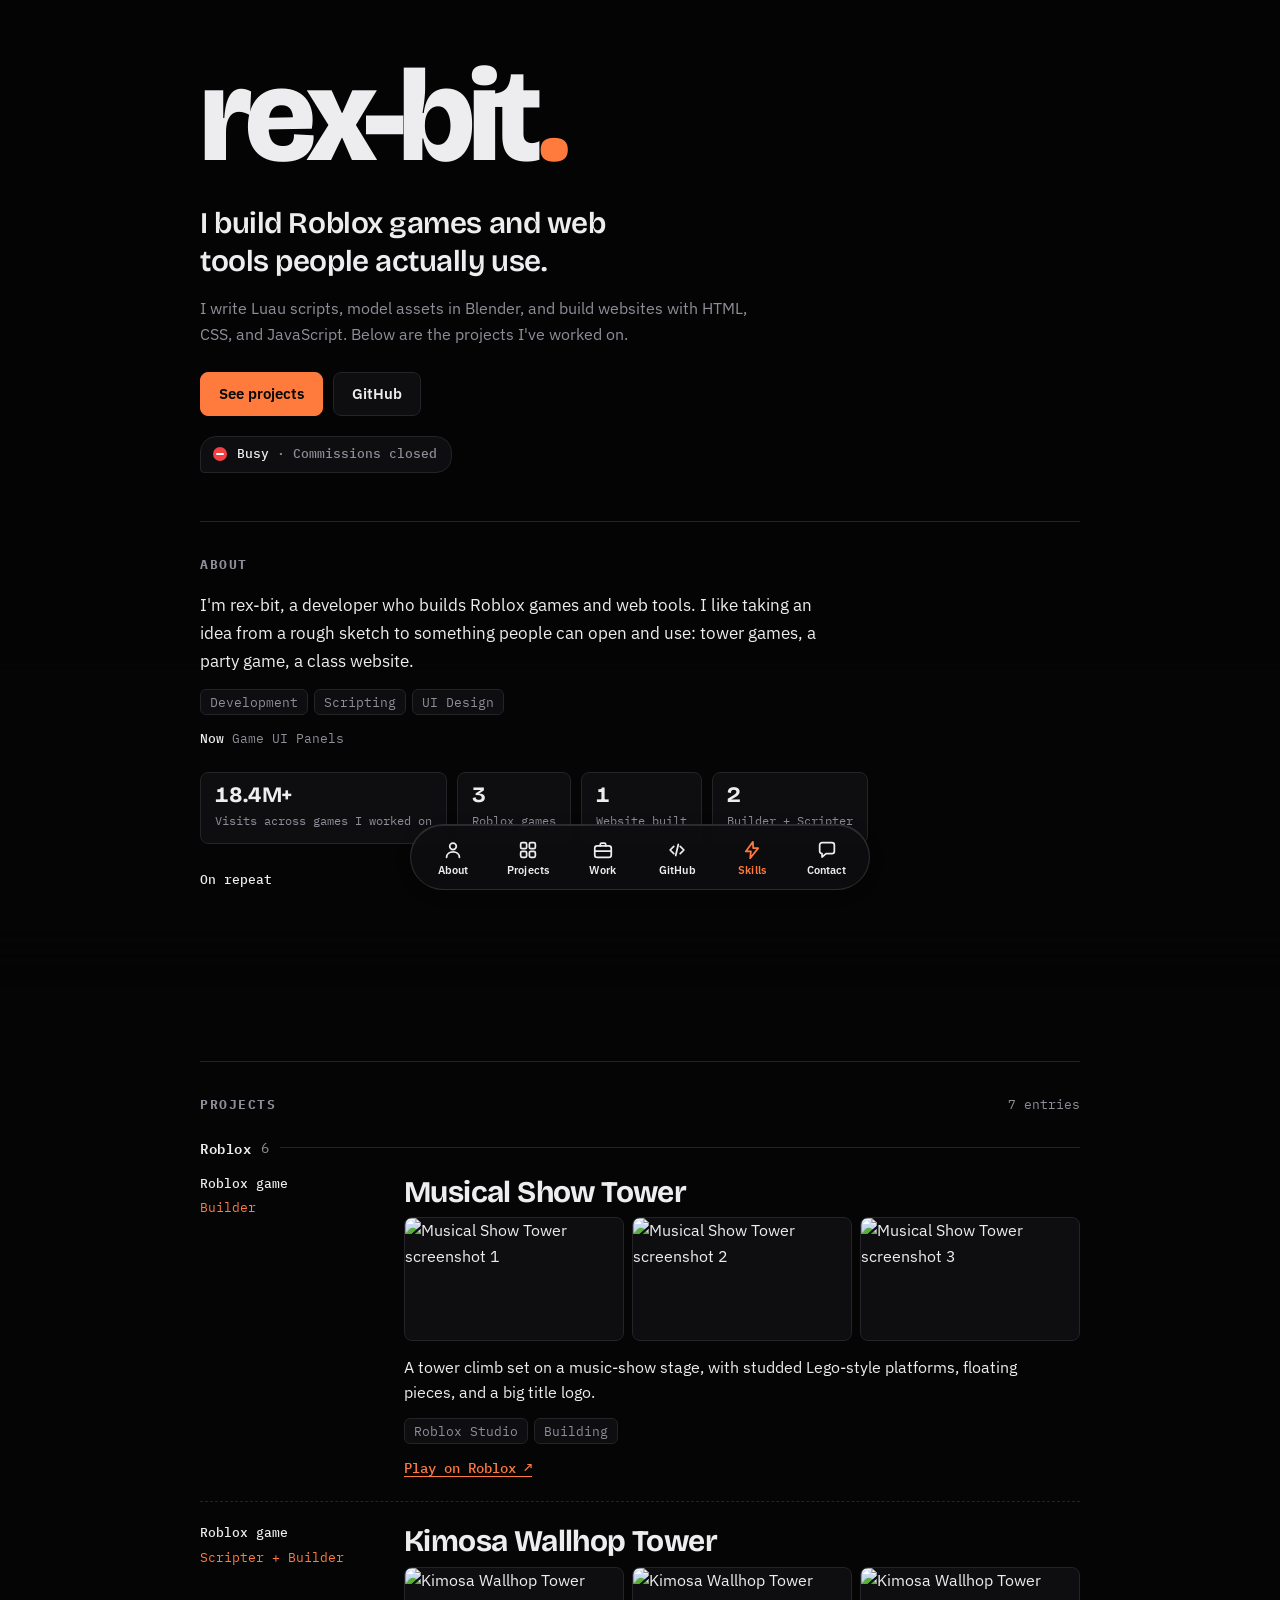
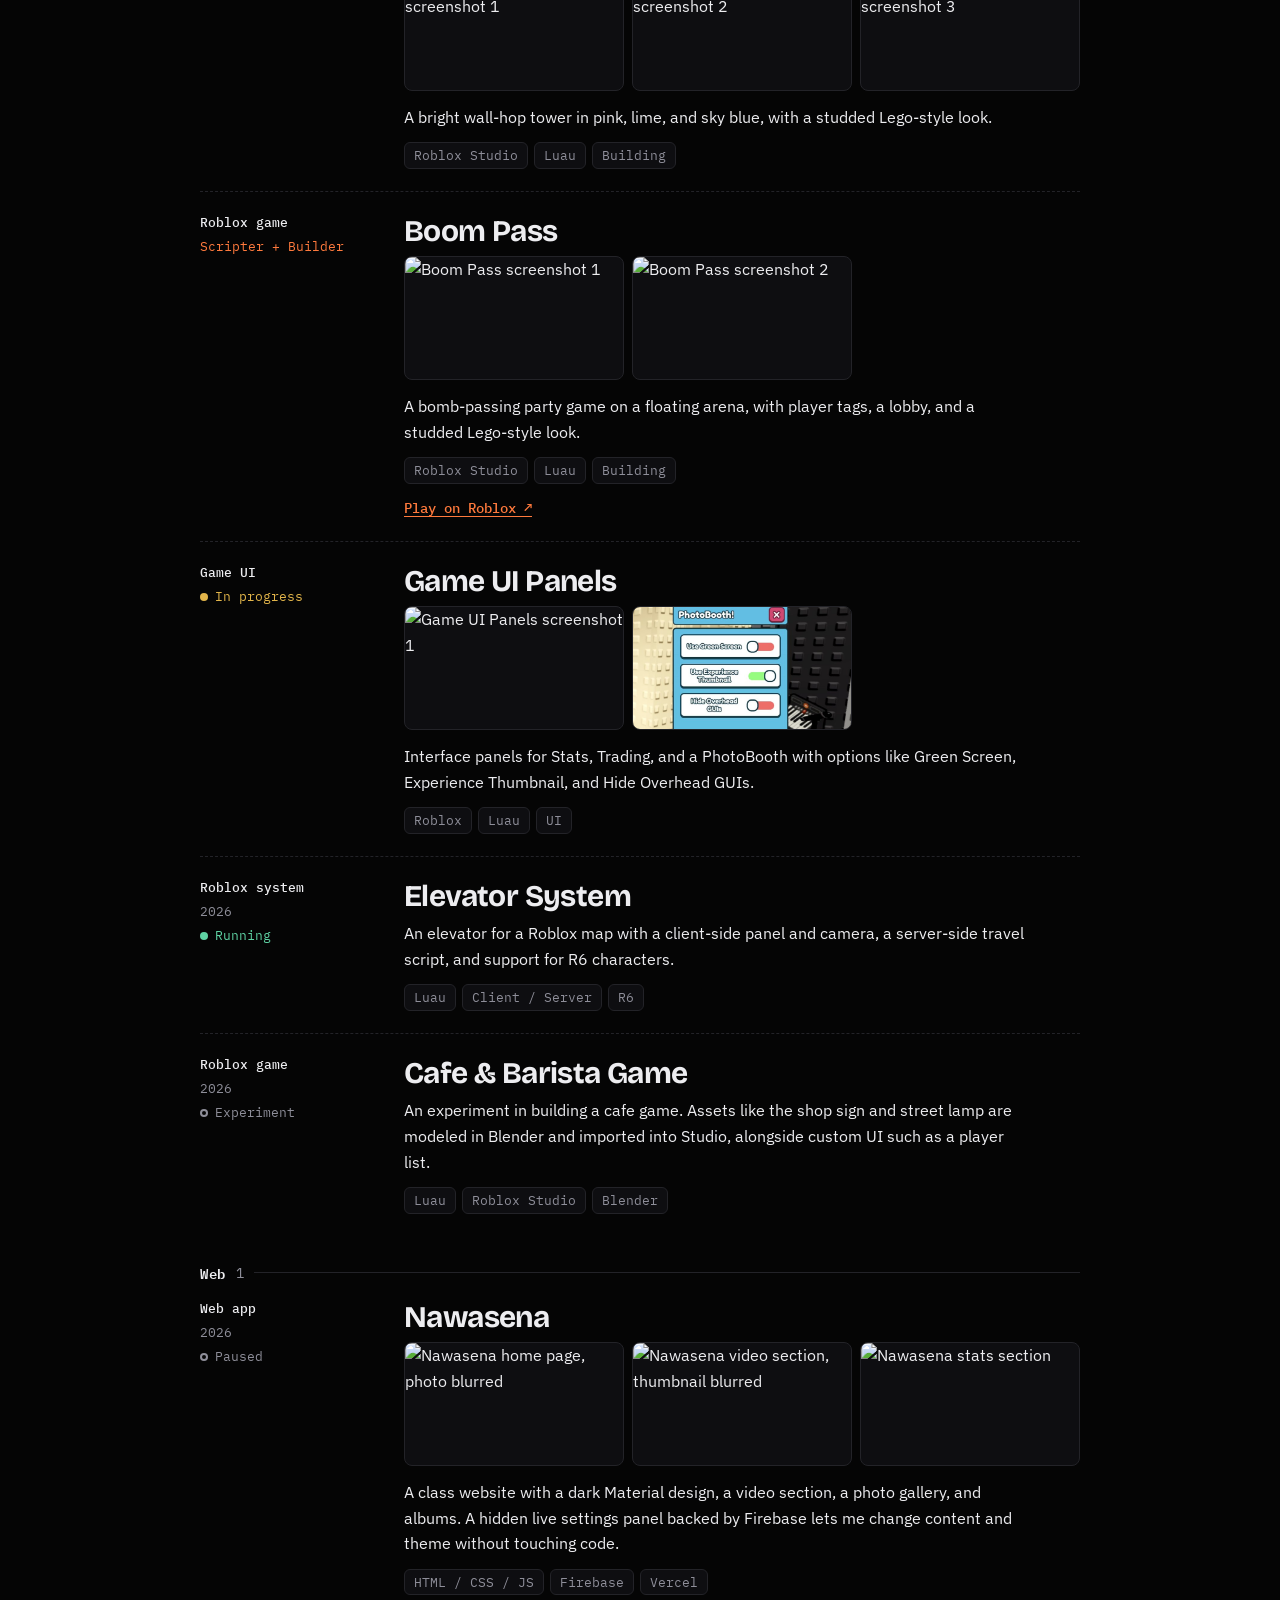
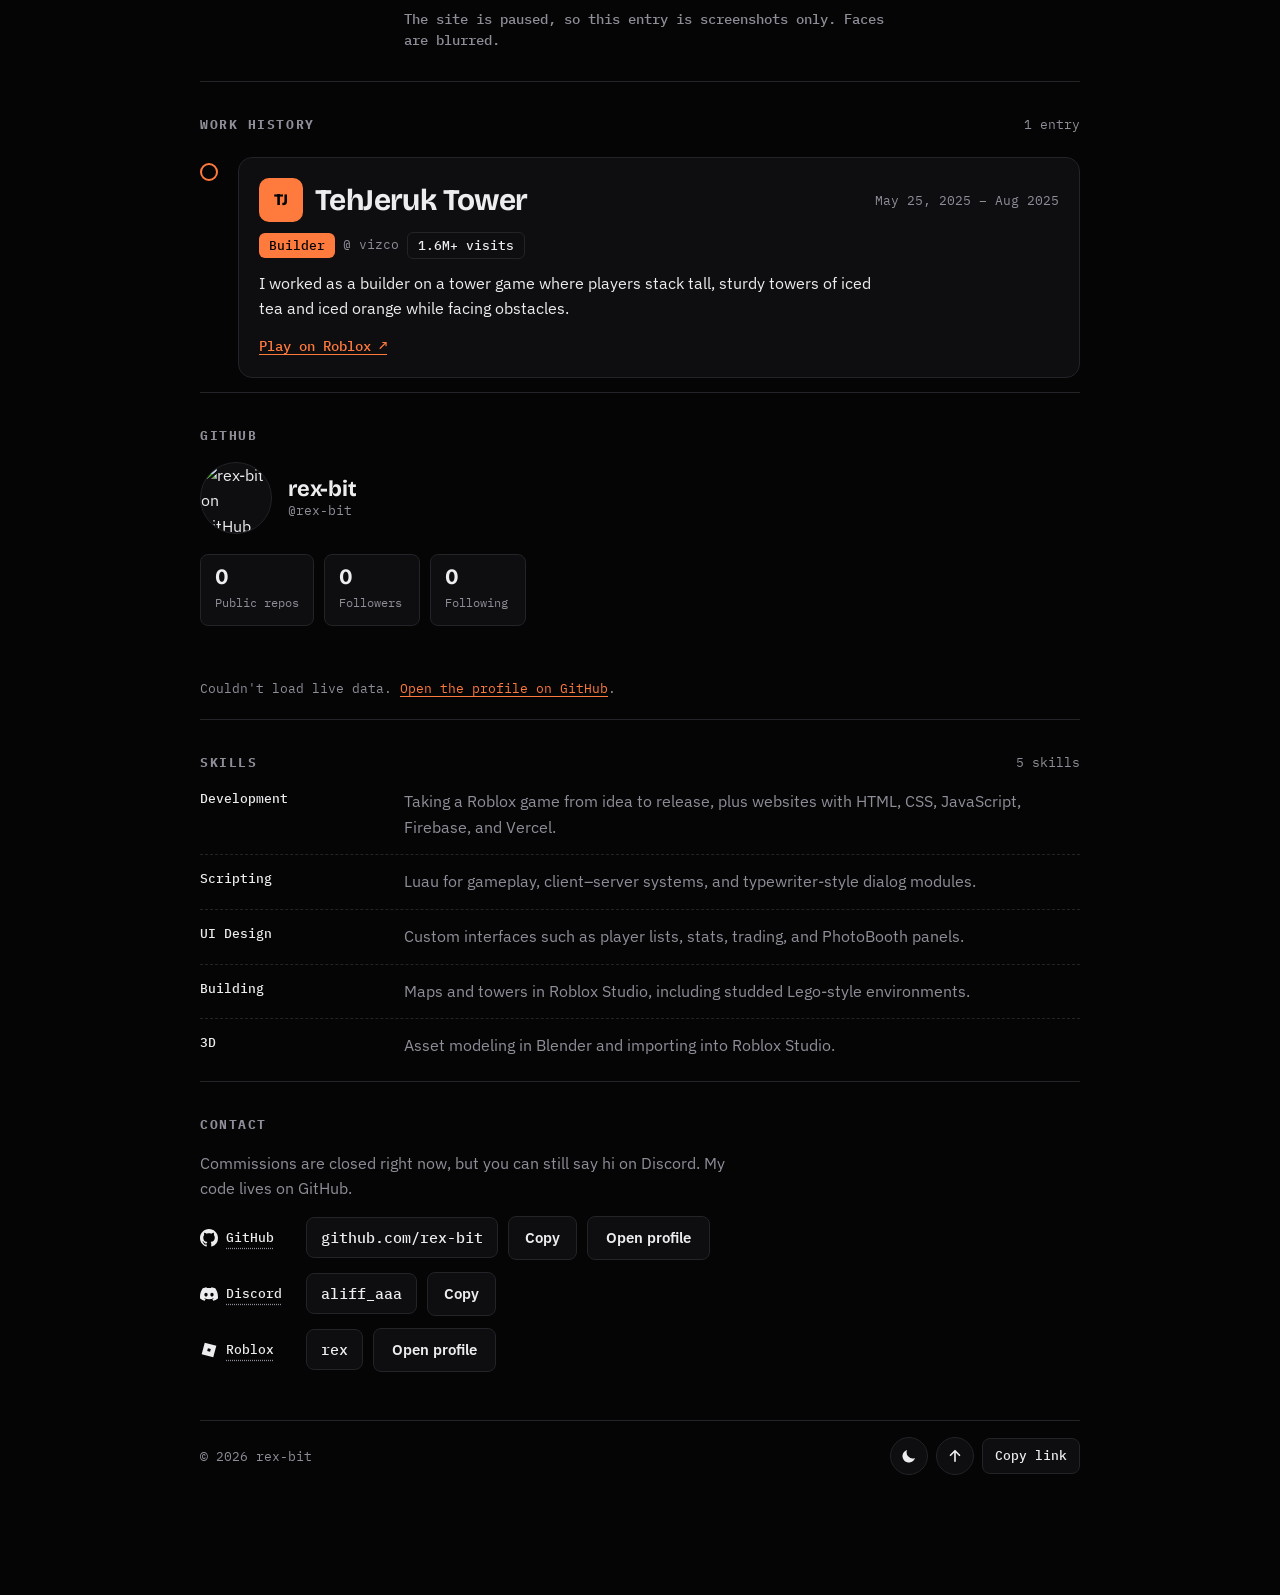
==== index.html @ 720b8972 "Light mode: whiter frosted bar, light lens on drag (Instagram-like) Co-Authored-By: Claude Sonnet 5." ====
<!doctype html>
<html lang="en">
<head>
<meta charset="utf-8">
<meta name="viewport" content="width=device-width, initial-scale=1, viewport-fit=cover">
<title>rex-bit Portfolio</title>
<meta name="description" content="Portfolio of rex-bit: Roblox games and web tools.">
<meta name="robots" content="noindex, nofollow, noarchive, nosnippet, noimageindex">
<meta name="googlebot" content="noindex, nofollow">
<meta name="color-scheme" content="dark light">
<script>try{if(localStorage.getItem("rb-mode")==="light")document.documentElement.setAttribute("data-theme","light")}catch(e){}</script>
<meta name="theme-color" content="#050505">
<link rel="icon" href="data:image/svg+xml,%3Csvg xmlns='http://www.w3.org/2000/svg' viewBox='0 0 64 64'%3E%3Crect width='64' height='64' rx='14' fill='%23050505'/%3E%3Ctext x='10' y='44' font-family='monospace' font-size='34' font-weight='700' fill='%23EDEDF0'%3Er%3C/text%3E%3Ccircle cx='46' cy='41' r='5' fill='%23FF7A3D'/%3E%3C/svg%3E">
<meta property="og:type" content="website">
<meta property="og:title" content="rex-bit | Roblox games &amp; web tools">
<meta property="og:description" content="Portfolio of rex-bit: Roblox games, web apps, and tools.">
<meta property="og:url" content="https://rex-bit.github.io/Rex-bit/">
<meta property="og:image" content="https://rex-bit.github.io/Rex-bit/assets/og.jpg?v=3">
<meta property="og:image:width" content="1200">
<meta property="og:image:height" content="630">
<meta name="twitter:card" content="summary_large_image">
<meta name="twitter:title" content="rex-bit | Roblox games &amp; web tools">
<meta name="twitter:description" content="Portfolio of rex-bit: Roblox games, web apps, and tools.">
<meta name="twitter:image" content="https://rex-bit.github.io/Rex-bit/assets/og.jpg?v=3">
<link rel="stylesheet" href="https://fonts.googleapis.com/css2?family=Bricolage+Grotesque:opsz,wght@12..96,600;12..96,800&family=IBM+Plex+Mono:wght@400;500&family=IBM+Plex+Sans:wght@400;500;600&display=swap">
<style>
/* Layout: changelog-style page on pure black. Oversized name up top, projects as build
   entries with a narrow meta column, live GitHub profile block, skills as a plain ledger. */
:root{
  --bg:#050505; --surface:#0E0E11; --ink:#EDEDF0; --muted:#8E8E99; --line:#232328;
  --l0:#1A1716; --l1:#5A1F1A; --l2:#A63425; --l3:#E8602A; --l4:#FF9F43;
  --accent:#FF7A3D; --busy:#F23F43; --accent-ink:#050505; --ok:#5FD3A4; --warn:#E2B54A;
  --display:"Bricolage Grotesque","Helvetica Neue",Arial,sans-serif;
  --body:"IBM Plex Sans","Helvetica Neue",Arial,sans-serif;
  --mono:"IBM Plex Mono",ui-monospace,Menlo,Consolas,monospace;
  --veil-a:rgba(5,5,5,.60); --veil-b:rgba(5,5,5,.80); --navactive:rgba(255,255,255,.2);
  color-scheme:dark;
}
:root[data-theme="light"]{
  --bg:#F4F5F8; --surface:#FFFFFF; --ink:#12141C; --muted:#5A6070; --line:#D9DCE6;
  --l0:#E6E8EF; --l1:#FFD9C2; --l2:#FFB07F; --l3:#F07A3A; --l4:#C2410C;
  --accent:#D9480F; --accent-ink:#FFFFFF; --busy:#D92D20; --ok:#13795B; --warn:#8F6200;
  --veil-a:rgba(244,245,248,.84); --veil-b:rgba(244,245,248,.94); --navactive:rgba(0,0,0,.08);
  color-scheme:light;
}
*{box-sizing:border-box}
html{background:var(--bg)}
body{
  overflow-x:clip; margin:0; background:var(--bg); color:var(--ink);
  font:16px/1.6 var(--body);
  padding-block:0 120px;
  padding-left:max(16px,env(safe-area-inset-left,0px));
  padding-right:max(16px,env(safe-area-inset-right,0px));
}
img{max-width:100%}
.wrap{max-width:880px;margin:0 auto}
a{color:var(--accent);text-underline-offset:3px}
a:focus-visible,button:focus-visible{outline:2px solid var(--accent);outline-offset:3px}

/* floating glass tab bar, in the style of iOS 26 */
.top{position:fixed;left:0;right:0;bottom:calc(10px + env(safe-area-inset-bottom,0px));z-index:20;display:flex;justify-content:center;padding:0 max(12px,env(safe-area-inset-left,0px)) 0 max(12px,env(safe-area-inset-right,0px));pointer-events:none}
.nav{position:relative;touch-action:pan-y;-webkit-user-select:none;user-select:none;-webkit-touch-callout:none;pointer-events:auto;display:flex;gap:2px;padding:6px;width:min(100%,460px);
  border-radius:999px;border:1px solid color-mix(in srgb,var(--ink) 14%,transparent);
  background-color:color-mix(in srgb,var(--surface) 50%,transparent);
  background-image:linear-gradient(180deg,rgba(255,255,255,.14),rgba(255,255,255,0) 50%,rgba(255,255,255,.04));
  -webkit-backdrop-filter:blur(16px) saturate(1.5);backdrop-filter:blur(16px) saturate(1.5);
  box-shadow:inset 0 1px 0 rgba(255,255,255,.3),inset 0 -1px 0 rgba(255,255,255,.08),0 8px 24px rgba(0,0,0,.28);
  transform:translateZ(0);}
.nav a{flex:1 1 0;display:flex;flex-direction:column;align-items:center;gap:4px;min-width:54px;padding:8px 10px 7px;border-radius:999px;
  color:var(--ink);text-decoration:none;font:600 11px/1 var(--body);letter-spacing:.01em;white-space:nowrap;transition:color .18s;-webkit-tap-highlight-color:transparent}
.nav a svg{width:22px;height:22px;fill:none;stroke:currentColor;stroke-width:1.9;stroke-linecap:round;stroke-linejoin:round}
.nav a{position:relative;z-index:1;-webkit-user-drag:none}
@media (hover:hover){.nav a:hover{color:var(--accent)}}
.nav a[aria-current="true"],.nav a[data-hot]{color:var(--accent)}
.nav.dragging a[aria-current="true"]:not([data-hot]){color:var(--ink)}
.thumb{position:absolute;z-index:0;top:6px;bottom:6px;left:0;width:0;border-radius:999px;pointer-events:none;
  background-color:var(--navactive);box-shadow:inset 0 1px 0 rgba(255,255,255,.12),inset 0 0 0 1px rgba(255,255,255,.07);
  will-change:transform;transition:transform .32s cubic-bezier(.25,.85,.3,1),background-color .18s,box-shadow .18s}
.nav.dragging .thumb{transition:background-color .18s,box-shadow .18s;background-color:rgba(255,255,255,.27);background-image:none;box-shadow:0 4px 14px rgba(0,0,0,.28)}
:root[data-theme="light"] .nav.dragging .thumb{background-color:rgba(255,255,255,.85);box-shadow:0 0 0 1px rgba(255,255,255,.9) inset,0 3px 12px rgba(0,0,0,.16)}
:root[data-theme="light"] .nav{background-color:color-mix(in srgb,var(--surface) 66%,transparent)}
/* scrolled down: transform-only swap bar <-> pill (no layout, no clip-path, so it stays on the GPU) */
.nav{transform-origin:50% 100%;will-change:transform,opacity;transition:transform .28s cubic-bezier(.215,.61,.355,1),opacity .22s ease-out}
.nav.min{opacity:0;transform:scale(.7,.85) translateZ(0);pointer-events:none}
.nav a{transition:color .18s}
.thumb{transition:background-color .18s,box-shadow .18s,opacity .22s;will-change:transform}
.mini{position:absolute;left:50%;bottom:0;display:flex;align-items:center;justify-content:center;gap:7px;height:38px;padding:0 16px;color:var(--accent);font:600 13px/1 var(--body);cursor:pointer;pointer-events:none;opacity:0;white-space:nowrap;-webkit-tap-highlight-color:transparent;will-change:transform,opacity;
  transform:translateX(-50%) scale(1.35,1.1);transform-origin:50% 100%;border-radius:999px;border:1px solid color-mix(in srgb,var(--ink) 14%,transparent);background-color:color-mix(in srgb,var(--surface) 50%,transparent);background-image:linear-gradient(180deg,rgba(255,255,255,.14),rgba(255,255,255,0) 50%,rgba(255,255,255,.04));-webkit-backdrop-filter:blur(16px) saturate(1.5);backdrop-filter:blur(16px) saturate(1.5);box-shadow:inset 0 1px 0 rgba(255,255,255,.3),inset 0 -1px 0 rgba(255,255,255,.08),0 6px 18px rgba(0,0,0,.25);transition:transform .28s cubic-bezier(.215,.61,.355,1),opacity .18s ease-out}
.mini.on{opacity:1;pointer-events:auto;transform:translateX(-50%) scale(1);transition:transform .28s cubic-bezier(.215,.61,.355,1),opacity .22s ease-out}
.mini svg{width:18px;height:18px;fill:none;stroke:currentColor;stroke-width:1.9;stroke-linecap:round;stroke-linejoin:round}
/* blur is the expensive part on iOS: drop it only while the swap animates */
.top.anim .nav,.top.anim .mini{-webkit-backdrop-filter:none;backdrop-filter:none;background-color:color-mix(in srgb,var(--surface) 82%,transparent)}
html.lite .mini{-webkit-backdrop-filter:none;backdrop-filter:none;background-image:none;background-color:color-mix(in srgb,var(--surface) 92%,transparent)}
/* low-power / Android: no backdrop blur, plain bar */
html.lite .nav{-webkit-backdrop-filter:none;backdrop-filter:none;background-color:color-mix(in srgb,var(--surface) 92%,transparent);background-image:none;box-shadow:inset 0 1px 0 rgba(255,255,255,.12),0 4px 14px rgba(0,0,0,.25)}
@supports not ((backdrop-filter:blur(1px)) or (-webkit-backdrop-filter:blur(1px))){.nav{background-color:color-mix(in srgb,var(--surface) 92%,transparent)}}
@media (prefers-reduced-motion:reduce){.thumb,.nav.dragging .thumb{transition:none}}
.nav a:focus-visible{outline:2px solid var(--accent);outline-offset:-2px}
@media (max-width:420px){.nav a{min-width:0;padding:8px 7px 7px;font-size:10.5px}.nav a svg{width:21px;height:21px}}
@media (max-width:359px){.nav a{padding:8px 5px 7px}}
html{scroll-behavior:smooth}
@media (prefers-reduced-motion:reduce){html{scroll-behavior:auto}}
section[id]{scroll-margin-top:24px}
.about{max-width:62ch;margin:0 0 14px;font-size:17px;line-height:1.65}
.now{margin:0;font:400 13px/1.6 var(--mono);color:var(--muted)}
.now b{color:var(--ink);font-weight:500;margin-right:8px}

.hero{padding-block:56px 48px;min-width:0}
h1{font:800 clamp(56px,18vw,132px)/.92 var(--display);letter-spacing:-.045em;margin:0 0 28px;overflow-wrap:anywhere}
h1 i{font-style:normal;color:var(--accent)}
.lead{font:600 clamp(22px,4.6vw,30px)/1.25 var(--display);letter-spacing:-.015em;max-width:24ch;margin:0 0 16px;text-wrap:balance}
.sub{color:var(--muted);max-width:56ch;margin:0 0 24px}
.cta{display:flex;gap:10px;flex-wrap:wrap}
.btn{display:inline-flex;align-items:center;min-height:44px;padding:0 18px;border-radius:8px;
  font:600 15px/1 var(--body);text-decoration:none;border:1px solid var(--line);color:var(--ink);background:var(--surface)}
.bubble{display:inline-flex;align-items:center;gap:10px;margin-top:20px;padding:9px 14px 9px 12px;border:1px solid var(--line);border-radius:16px 16px 16px 4px;background:var(--surface);font:500 13px/1.3 var(--mono);color:var(--muted)}
.bubble b{color:var(--ink);font-weight:500}
.dnd{position:relative;width:14px;height:14px;border-radius:50%;background:var(--busy);flex:none}
.dnd::after{content:"";position:absolute;left:3px;right:3px;top:6px;height:2px;border-radius:1px;background:#fff}
.btn.primary{background:var(--accent);color:var(--accent-ink);border-color:var(--accent)}

section{padding-block:36px 8px;border-top:1px solid var(--line)}
.sec-h{display:flex;align-items:baseline;justify-content:space-between;gap:12px;margin:0 0 20px}
h2{font:700 13px/1 var(--mono);letter-spacing:.12em;text-transform:uppercase;margin:0;color:var(--muted)}
.count{font:400 13px/1 var(--mono);color:var(--muted);font-variant-numeric:tabular-nums}

.entry{display:grid;grid-template-columns:11rem minmax(0,1fr);gap:8px 28px;padding-block:22px;border-top:1px dashed var(--line)}
.tl{list-style:none;margin:0;padding:0;position:relative}
.job{display:grid;grid-template-columns:18px minmax(0,1fr);gap:0 20px;padding-block:6px}
.job .dot{width:18px;height:18px;border-radius:50%;background:var(--bg);border:2px solid var(--accent);margin-top:6px}
.jcard{background:var(--surface);border:1px solid var(--line);border-radius:14px;padding:20px;min-width:0}
.jtop{display:flex;justify-content:space-between;gap:12px;flex-wrap:wrap;align-items:baseline}
.jhead{display:flex;align-items:center;gap:12px;min-width:0}
.jhead h3{margin:0}
.jicon{flex:none;width:44px;height:44px;border-radius:10px;display:grid;place-items:center;overflow:hidden;background:var(--accent);color:var(--accent-ink);font:800 16px/1 var(--display);letter-spacing:-.02em}
.jicon img{display:block;width:100%;height:100%;object-fit:cover}
.jtop h3{margin:0}
.jperiod{font:400 13px/1.4 var(--mono);color:var(--muted)}
.jmeta{display:flex;flex-wrap:wrap;gap:8px;align-items:center;margin:10px 0 12px}
.jrole{font:500 12.5px/1 var(--mono);padding:6px 10px;border-radius:6px;background:var(--accent);color:var(--accent-ink)}
.jstudio{font:400 13px/1.4 var(--mono);color:var(--muted)}
.jvisits{font:500 12.5px/1 var(--mono);padding:6px 10px;border:1px solid var(--line);border-radius:6px;color:var(--ink)}
.jcard p{margin:0 0 12px;max-width:62ch}
@media (max-width:560px){.job{grid-template-columns:14px minmax(0,1fr);gap:0 12px}.job .dot{width:14px;height:14px}.jcard{padding:16px}}
.grp{margin-top:30px}
.grp:first-of-type{margin-top:0}
.grp-h{display:flex;align-items:center;gap:10px;margin:0 0 4px;font:600 14px/1 var(--mono);letter-spacing:.04em;color:var(--ink)}
.grp-h span{color:var(--muted);font-weight:400}
.grp-h::after{content:"";flex:1;height:1px;background:var(--line)}
.grp .entry:first-of-type{border-top:0;padding-top:16px}
.meta{display:flex;flex-direction:column;gap:6px;font:400 13px/1.4 var(--mono);color:var(--muted);min-width:0}
.meta .role{color:var(--accent)}
.meta .kind{color:var(--ink);font-weight:500}
.status{display:inline-flex;align-items:center;gap:7px}
.status::before{content:"";width:8px;height:8px;border-radius:50%;background:var(--muted);flex:none}
.status[data-s="build"]{color:var(--warn)}
.status[data-s="build"]::before{background:var(--warn)}
.status[data-s="paused"],.status[data-s="exp"]{color:var(--muted)}
.status[data-s="paused"]::before,.status[data-s="exp"]::before{background:transparent;box-shadow:inset 0 0 0 2px var(--muted)}
.status[data-s="ready"]{color:var(--ok)}
.status[data-s="ready"]::before{background:var(--ok)}
.body{min-width:0}
h3{font:700 clamp(24px,4vw,30px)/1.15 var(--display);letter-spacing:-.02em;margin:0 0 8px}
.body p{margin:0 0 12px;max-width:62ch}
.modebtn{width:38px;height:38px;border-radius:50%;border:1px solid var(--line);background:var(--surface);color:var(--ink);cursor:pointer;display:grid;place-items:center;padding:0}
.modebtn svg{width:18px;height:18px}
.modebtn .i-sun{display:none}
:root[data-theme="light"] .modebtn .i-moon{display:none}
:root[data-theme="light"] .modebtn .i-sun{display:block}
.modebtn:hover{border-color:var(--accent)}
.stat b{font-variant-numeric:tabular-nums}
.totop{width:38px;height:38px;border-radius:50%;border:1px solid var(--line);background:var(--surface);color:var(--ink);cursor:pointer;display:grid;place-items:center;padding:0}
.tools{display:flex;align-items:center;gap:8px}
.totop svg{width:18px;height:18px}
.totop:hover{border-color:var(--accent)}
.listen{margin-top:26px;max-width:560px}
.listen .now{margin:0 0 10px}
.listen iframe{display:block;width:100%;height:152px;border:0;border-radius:12px;color-scheme:normal}
.shots{display:grid;grid-template-columns:repeat(3,minmax(0,1fr));gap:8px;margin:0 0 14px}
.shots img{display:block;width:100%;aspect-ratio:16/9;object-fit:cover;border-radius:8px;border:1px solid var(--line);background:var(--surface)}
.shots img{cursor:zoom-in}
.lb{position:fixed;inset:0;z-index:60;display:none;align-items:center;justify-content:center;background:rgba(0,0,0,.88);-webkit-backdrop-filter:blur(8px);backdrop-filter:blur(8px);touch-action:pan-y}
.lb.open{display:flex;animation:lbin .22s ease}
@keyframes lbin{from{opacity:0}to{opacity:1}}
.lb img{max-width:min(94vw,1100px);max-height:86vh;border-radius:12px;box-shadow:0 20px 60px rgba(0,0,0,.6);user-select:none;-webkit-user-drag:none}
.lb button{position:absolute;display:grid;place-items:center;width:44px;height:44px;border-radius:50%;border:1px solid rgba(255,255,255,.2);background:rgba(255,255,255,.12);color:#fff;font:600 20px/1 var(--body);cursor:pointer}
.lb .x{top:max(16px,env(safe-area-inset-top,0px));right:16px}
.lb .pv{left:12px;top:50%;margin-top:-22px}.lb .nx{right:12px;top:50%;margin-top:-22px}
.lb.single .pv,.lb.single .nx{display:none}
.lb .n{position:absolute;bottom:max(18px,env(safe-area-inset-bottom,0px));left:0;right:0;text-align:center;color:rgba(255,255,255,.75);font:500 12.5px/1 var(--mono)}
@media (prefers-reduced-motion:reduce){.lb.open{animation:none}}
.shots img:only-child{grid-column:1/-1;max-width:420px}
.stack{display:flex;flex-wrap:wrap;gap:6px;list-style:none;padding:0;margin:0}
.visit{margin:14px 0 0!important;font:500 14px/1.5 var(--mono);color:var(--muted)}
.stack li{font:400 12.5px/1 var(--mono);padding:6px 9px;border:1px solid var(--line);border-radius:6px;background:var(--surface);color:var(--muted)}

/* GitHub profile */
.gh{display:grid;gap:20px;min-width:0}
.profile{display:flex;gap:16px;align-items:center;min-width:0}
.avatar{width:72px;height:72px;border-radius:50%;border:1px solid var(--line);background:var(--surface);flex:none}
.pinfo{min-width:0}
.pname{font:700 22px/1.2 var(--display);letter-spacing:-.01em;margin:0}
.phandle{font:400 13px/1.4 var(--mono);color:var(--muted)}
.pbio{margin:6px 0 0;color:var(--muted);max-width:56ch}
.stats{display:flex;flex-wrap:wrap;gap:10px}
.stat{border:1px solid var(--line);border-radius:8px;background:var(--surface);padding:10px 14px;min-width:96px}
.stat b{display:block;font:700 22px/1.1 var(--display);font-variant-numeric:tabular-nums}
.stat span{font:400 12px/1.4 var(--mono);color:var(--muted)}
.graph{border:1px solid var(--line);border-radius:8px;background:var(--surface);padding:14px 14px 12px;min-width:0}
.ghead{display:flex;align-items:center;justify-content:space-between;gap:10px;flex-wrap:wrap;margin-bottom:10px}
.gyear{font:700 20px/1 var(--display);letter-spacing:-.01em;font-variant-numeric:tabular-nums}
.gyears{display:flex;gap:6px;flex-wrap:wrap}
.gyears button{min-height:36px;padding:0 12px;border-radius:8px;border:1px solid var(--line);background:var(--bg);color:var(--muted);font:500 13px/1 var(--mono);cursor:pointer}
.gyears button[aria-pressed="true"]{background:var(--accent);border-color:var(--accent);color:var(--accent-ink)}
.gscroll{overflow-x:auto;padding-bottom:8px}
.gmonths{display:grid;grid-auto-flow:column;grid-auto-columns:12px;gap:3px;margin-left:34px;height:16px;min-width:max-content;font:400 11px/1 var(--mono);color:var(--muted)}
.gmonths span{white-space:nowrap}
.gbody{display:flex;gap:6px;min-width:max-content}
.gdays{display:grid;grid-template-rows:repeat(7,12px);gap:3px;width:28px;font:400 11px/12px var(--mono);color:var(--muted)}
.gdays span:nth-child(1){grid-row:2}.gdays span:nth-child(2){grid-row:4}.gdays span:nth-child(3){grid-row:6}
.gcells{display:grid;grid-template-rows:repeat(7,12px);grid-auto-flow:column;grid-auto-columns:12px;gap:3px}
.gcells i,.glegend i{display:block;width:12px;height:12px;border-radius:3px;background:var(--l0)}
i[data-l="1"]{background:var(--l1)}i[data-l="2"]{background:var(--l2)}i[data-l="3"]{background:var(--l3)}i[data-l="4"]{background:var(--l4)}
.gcells i:hover{outline:1px solid var(--ink);outline-offset:1px}
.tip{position:fixed;z-index:30;left:0;top:0;pointer-events:none;white-space:nowrap;padding:7px 10px;border-radius:6px;background:#26262d;border:1px solid #3b3b46;color:#EDEDF0;font:500 12.5px/1.3 var(--body);box-shadow:0 6px 18px rgba(0,0,0,.6)}
.tip::after{content:"";position:absolute;left:var(--ax,50%);width:8px;height:8px;background:#26262d;border:1px solid #3b3b46;border-top:0;border-left:0;transform:translateX(-50%) rotate(45deg);bottom:-5px}
.tip[data-below]::after{bottom:auto;top:-5px;transform:translateX(-50%) rotate(225deg)}
.glegend{display:flex;align-items:center;justify-content:flex-end;gap:4px;margin-top:6px;font:400 11px/1 var(--mono);color:var(--muted)}
.glegend span{margin-inline:4px}
.repos{list-style:none;margin:0;padding:0}
.repo{display:grid;grid-template-columns:minmax(0,1fr) auto;gap:4px 16px;padding-block:14px;border-top:1px dashed var(--line)}
.repo:first-child{border-top:0}
.repo a{font:500 15px/1.4 var(--mono);overflow-wrap:anywhere}
.repo p{margin:2px 0 0;color:var(--muted);font-size:14px;grid-column:1}
.repo .rm{font:400 12.5px/1.4 var(--mono);color:var(--muted);text-align:right;white-space:nowrap;grid-row:1;grid-column:2}
.note{color:var(--muted);font:400 13px/1.5 var(--mono)}

.ledger{margin:0;display:grid;gap:0}
.ledger div{display:grid;grid-template-columns:11rem minmax(0,1fr);gap:4px 28px;padding-block:14px;border-top:1px dashed var(--line)}
.ledger div:first-child{border-top:0;padding-top:0}
.ledger dt{font:500 13px/1.6 var(--mono);color:var(--ink)}
.ledger dd{margin:0;color:var(--muted)}

.clist li{position:relative}
.clabel.hov{background:none;border:0;padding:0;margin:0;cursor:pointer;text-align:left;appearance:none;-webkit-appearance:none;text-decoration:underline dotted var(--muted);text-underline-offset:5px}
.pcard{position:absolute;z-index:30;left:0;top:calc(100% + 10px);width:min(300px,calc(100vw - 32px));border:1px solid var(--line);border-radius:14px;background:var(--surface);box-shadow:0 14px 40px rgba(0,0,0,.65)}
.pcard::before{content:"";position:absolute;left:0;right:0;top:-12px;height:12px}
.pbanner{height:64px;border-radius:13px 13px 0 0;background:#1a1a22 center/cover no-repeat}
.pav{position:absolute;left:16px;top:32px;width:64px;height:64px;border-radius:50%;border:4px solid var(--surface);object-fit:cover;background:var(--surface)}
.pbody{padding:38px 16px 14px}
.pn{font:700 18px/1.2 var(--display);letter-spacing:-.01em;margin:0}
.ph{font:400 13px/1.4 var(--mono);color:var(--muted);margin:2px 0 0}
.pt{margin:10px 0 0;font-size:14px;color:var(--ink)}
.pl{display:inline-block;margin-top:12px;font:500 13px/1.4 var(--mono)}
.pstatus{display:flex;align-items:center;gap:8px;margin:12px 0 0;padding:8px 10px;border:1px solid var(--line);border-radius:8px;font:500 12.5px/1.3 var(--mono);color:var(--muted)}
.dnd.badge{position:absolute;left:62px;top:72px;width:20px;height:20px;box-sizing:border-box;border:3px solid var(--surface)}
.clist{list-style:none;margin:0;padding:0;display:grid;gap:12px}
.clist li{display:flex;flex-wrap:wrap;align-items:center;gap:10px}
.clabel{display:inline-flex;align-items:center;gap:8px;font:500 13px/1 var(--mono);color:var(--ink);width:96px}
.clabel svg{width:18px;height:18px;fill:currentColor;flex:none}
.contact{display:flex;flex-wrap:wrap;gap:10px;align-items:center}
code.handle{font:500 15px/1 var(--mono);padding:12px 14px;border:1px solid var(--line);border-radius:8px;background:var(--surface);user-select:all}
button.copy{min-height:44px;padding:0 16px;border-radius:8px;border:1px solid var(--line);background:var(--surface);color:var(--ink);font:600 15px/1 var(--body);cursor:pointer}
.foot{display:flex;justify-content:space-between;align-items:center;gap:12px;flex-wrap:wrap;margin-top:40px;padding-top:16px;border-top:1px solid var(--line);font:400 12.5px/1.5 var(--mono);color:var(--muted)}
button.copy.small{min-height:36px;padding:0 12px;font:500 13px/1 var(--mono)}
.spark{position:fixed;z-index:40;width:7px;height:7px;border-radius:2px;background:var(--accent);pointer-events:none}
h1 i{cursor:pointer}

/* desktop only: blurred photo behind the page */
@media (min-width:900px){
  body{background:transparent}
  body::before{content:"";position:fixed;inset:-48px;z-index:-1;pointer-events:none;
    background:linear-gradient(var(--veil-a),var(--veil-b)),url(assets/bg.jpg) center/cover no-repeat;
    filter:blur(16px)}
}
@media (max-width:560px){
  .entry,.ledger div{grid-template-columns:minmax(0,1fr)}
  .meta{flex-direction:row;flex-wrap:wrap;gap:4px 14px}
  .hero{padding-block:40px 36px}
  .clabel{width:100%}
  .shots{grid-template-columns:repeat(2,minmax(0,1fr))}
  .shots img:first-child{grid-column:1/-1}
  .shots img:only-child{max-width:none}
  .repo{grid-template-columns:minmax(0,1fr)}
  .repo .rm{grid-row:auto;grid-column:1;text-align:left}
}
</style>
</head>
<body>
<div class="wrap">
  <div class="top">
    <nav class="nav" aria-label="Sections"><a href="#about"><svg viewBox="0 0 24 24" aria-hidden="true"><circle cx="12" cy="8" r="3.6"/><path d="M5 20c0-3.7 3.1-6 7-6s7 2.3 7 6"/></svg><span>About</span></a><a href="#projects"><svg viewBox="0 0 24 24" aria-hidden="true"><rect x="4" y="4" width="6.5" height="6.5" rx="1.6"/><rect x="13.5" y="4" width="6.5" height="6.5" rx="1.6"/><rect x="4" y="13.5" width="6.5" height="6.5" rx="1.6"/><rect x="13.5" y="13.5" width="6.5" height="6.5" rx="1.6"/></svg><span>Projects</span></a><a href="#work"><svg viewBox="0 0 24 24" aria-hidden="true"><rect x="3" y="7.5" width="18" height="12.5" rx="2.6"/><path d="M9 7.5V6a1.6 1.6 0 011.6-1.6h2.8A1.6 1.6 0 0115 6v1.5M3 13.2h18"/></svg><span>Work</span></a><a href="#github"><svg viewBox="0 0 24 24" aria-hidden="true"><path d="M8.5 8L4.5 12l4 4M15.5 8l4 4-4 4M13.4 6l-2.8 12"/></svg><span>GitHub</span></a><a href="#skills"><svg viewBox="0 0 24 24" aria-hidden="true"><path d="M13 3L5.2 13.6h5.6L10 21l8.8-11h-5.5z"/></svg><span>Skills</span></a><a href="#contact"><svg viewBox="0 0 24 24" aria-hidden="true"><path d="M4 6.6A2.6 2.6 0 016.6 4h10.8A2.6 2.6 0 0120 6.6v6.8a2.6 2.6 0 01-2.6 2.6H11l-4.4 3.6V16h0A2.6 2.6 0 014 13.4z"/></svg><span>Contact</span></a></nav>
    <button type="button" class="mini" id="mini" aria-label="Show menu"></button>
  </div>

  <header class="hero">
    <h1>rex-bit<i>.</i></h1>
    <p class="lead">I build Roblox games and web tools people actually use.</p>
    <p class="sub">I write Luau scripts, model assets in Blender, and build websites with HTML, CSS, and JavaScript. Below are the projects I've worked on.</p>
    <div class="cta">
      <a class="btn primary" href="#projects">See projects</a>
      <a class="btn" href="https://github.com/rex-bit" target="_blank" rel="noopener">GitHub</a>
    </div>
    <div class="bubble" role="status"><span class="dnd" aria-hidden="true"></span><span><b>Busy</b> · Commissions closed</span></div>
  </header>

  <section id="about">
    <div class="sec-h"><h2>About</h2></div>
    <p class="about">I'm rex-bit, a developer who builds Roblox games and web tools. I like taking an idea from a rough sketch to something people can open and use: tower games, a party game, a class website.</p>
    <ul class="stack" style="margin:0 0 14px"><li>Development</li><li>Scripting</li><li>UI Design</li></ul>
    <p class="now"><b>Now</b>Game UI Panels</p>
    <div class="stats" style="margin-top:22px">
      <div class="stat"><b>18.4M+</b><span>Visits across games I worked on</span></div>
      <div class="stat"><b>3</b><span>Roblox games</span></div>
      <div class="stat"><b>1</b><span>Website built</span></div>
      <div class="stat"><b>2</b><span>Builder + Scripter</span></div>
    </div>
    <div class="listen">
      <p class="now"><b>On repeat</b></p>
      <iframe title="Spotify player" src="https://open.spotify.com/embed/track/3XmwAZpIMNpTJy8faw3ajD?utm_source=generator&amp;theme=0" width="100%" height="152" loading="lazy" allow="autoplay; clipboard-write; encrypted-media; fullscreen; picture-in-picture"></iframe>
    </div>
  </section>

  <section id="projects">
    <div class="sec-h"><h2>Projects</h2><span class="count">7 entries</span></div>
    <div class="grp">
      <h3 class="grp-h">Roblox<span>6</span></h3>
<article class="entry">
      <div class="meta">
        <span class="kind">Roblox game</span>
        <span class="role">Builder</span>
      </div>
      <div class="body">
        <h3>Musical Show Tower</h3>
        <div class="shots"><img src="assets/projects/mst-1.jpg" alt="Musical Show Tower screenshot 1" loading="lazy" decoding="async"><img src="assets/projects/mst-2.jpg" alt="Musical Show Tower screenshot 2" loading="lazy" decoding="async"><img src="assets/projects/mst-3.jpg" alt="Musical Show Tower screenshot 3" loading="lazy" decoding="async"></div>
        <p>A tower climb set on a music-show stage, with studded Lego-style platforms, floating pieces, and a big title logo.</p>
        <ul class="stack"><li>Roblox Studio</li><li>Building</li></ul>
        <p class="visit"><a href="https://www.roblox.com/games/129922798007574/Musical-Show-Tower" target="_blank" rel="noopener">Play on Roblox ↗</a></p>
      </div>
    </article>

    <article class="entry">
      <div class="meta">
        <span class="kind">Roblox game</span>
        <span class="role">Scripter + Builder</span>
      </div>
      <div class="body">
        <h3>Kimosa Wallhop Tower</h3>
        <div class="shots"><img src="assets/projects/kwt-1.jpg" alt="Kimosa Wallhop Tower screenshot 1" loading="lazy" decoding="async"><img src="assets/projects/kwt-2.jpg" alt="Kimosa Wallhop Tower screenshot 2" loading="lazy" decoding="async"><img src="assets/projects/kwt-3.jpg" alt="Kimosa Wallhop Tower screenshot 3" loading="lazy" decoding="async"></div>
        <p>A bright wall-hop tower in pink, lime, and sky blue, with a studded Lego-style look.</p>
        <ul class="stack"><li>Roblox Studio</li><li>Luau</li><li>Building</li></ul>
      </div>
    </article>

    <article class="entry">
      <div class="meta">
        <span class="kind">Roblox game</span>
        <span class="role">Scripter + Builder</span>
      </div>
      <div class="body">
        <h3>Boom Pass</h3>
        <div class="shots"><img src="assets/projects/bp-1.jpg" alt="Boom Pass screenshot 1" loading="lazy" decoding="async"><img src="assets/projects/bp-2.jpg" alt="Boom Pass screenshot 2" loading="lazy" decoding="async"></div>
        <p>A bomb-passing party game on a floating arena, with player tags, a lobby, and a studded Lego-style look.</p>
        <ul class="stack"><li>Roblox Studio</li><li>Luau</li><li>Building</li></ul>
        <p class="visit"><a href="https://www.roblox.com/games/105648127584794/Boom-Pass" target="_blank" rel="noopener">Play on Roblox ↗</a></p>
      </div>
    </article>

    <article class="entry">
      <div class="meta">
        <span class="kind">Game UI</span>
        <span class="status" data-s="build">In progress</span>
      </div>
      <div class="body">
        <h3>Game UI Panels</h3>
        <div class="shots"><img src="assets/projects/ui-1.jpg" alt="Game UI Panels screenshot 1" loading="lazy" decoding="async"><img src="assets/projects/ui-2.jpg" alt="PhotoBooth settings panel I built, with toggles for green screen, experience thumbnail and hiding overhead GUIs" loading="lazy" decoding="async"></div>
        <p>Interface panels for Stats, Trading, and a PhotoBooth with options like Green Screen, Experience Thumbnail, and Hide Overhead GUIs.</p>
        <ul class="stack"><li>Roblox</li><li>Luau</li><li>UI</li></ul>
      </div>
    </article>

    <article class="entry">
      <div class="meta">
        <span class="kind">Roblox system</span>
        <span>2026</span>
        <span class="status" data-s="ready">Running</span>
      </div>
      <div class="body">
        <h3>Elevator System</h3>
        <p>An elevator for a Roblox map with a client-side panel and camera, a server-side travel script, and support for R6 characters.</p>
        <ul class="stack"><li>Luau</li><li>Client / Server</li><li>R6</li></ul>
      </div>
    </article>

    <article class="entry">
      <div class="meta">
        <span class="kind">Roblox game</span>
        <span>2026</span>
        <span class="status" data-s="exp">Experiment</span>
      </div>
      <div class="body">
        <h3>Cafe &amp; Barista Game</h3>
        <p>An experiment in building a cafe game. Assets like the shop sign and street lamp are modeled in Blender and imported into Studio, alongside custom UI such as a player list.</p>
        <ul class="stack"><li>Luau</li><li>Roblox Studio</li><li>Blender</li></ul>
      </div>
    </article>
    </div>

    <div class="grp">
      <h3 class="grp-h">Web<span>1</span></h3>
      <article class="entry">
      <div class="meta">
        <span class="kind">Web app</span>
        <span>2026</span>
        <span class="status" data-s="paused">Paused</span>
      </div>
      <div class="body">
        <h3>Nawasena</h3>
        <div class="shots"><img src="assets/projects/nws-1.jpg" alt="Nawasena home page, photo blurred" loading="lazy" decoding="async"><img src="assets/projects/nws-2.jpg" alt="Nawasena video section, thumbnail blurred" loading="lazy" decoding="async"><img src="assets/projects/nws-3.jpg" alt="Nawasena stats section" loading="lazy" decoding="async"></div>
        <p>A class website with a dark Material design, a video section, a photo gallery, and albums. A hidden live settings panel backed by Firebase lets me change content and theme without touching code.</p>
        <ul class="stack"><li>HTML / CSS / JS</li><li>Firebase</li><li>Vercel</li></ul>
        <p class="visit">The site is paused, so this entry is screenshots only. Faces are blurred.</p>
      </div>
    </article>
    </div>
  </section>

  <section id="work">
    <div class="sec-h"><h2>Work history</h2><span class="count">1 entry</span></div>
    <ol class="tl">
      <li class="job">
        <span class="dot" aria-hidden="true"></span>
        <article class="jcard">
          <div class="jtop"><div class="jhead"><span class="jicon" id="tj-icon" aria-hidden="true">TJ</span><h3>TehJeruk Tower</h3></div><span class="jperiod">May 25, 2025 – Aug 2025</span></div>
          <div class="jmeta"><span class="jrole">Builder</span><span class="jstudio">@ vizco</span><span class="jvisits">1.6M+ visits</span></div>
          <p>I worked as a builder on a tower game where players stack tall, sturdy towers of iced tea and iced orange while facing obstacles.</p>
          <div class="shots"><img src="https://tr.rbxcdn.com/180DAY-f7dfec675d69f7cbc043853d03276535/500/280/Image/Jpeg/noFilter" alt="TehJeruk Tower thumbnail" width="500" height="280" loading="lazy" decoding="async" referrerpolicy="no-referrer" onerror="this.closest('.shots').remove()"></div>
          <p class="visit"><a href="https://www.roblox.com/share?code=d1d5de5a5ce4664aa70e8735b4118131&amp;type=ExperienceDetails&amp;stamp=1793535586807" target="_blank" rel="noopener">Play on Roblox ↗</a></p>
        </article>
      </li>
    </ol>
  </section>

  <section id="github">
    <div class="sec-h"><h2>GitHub</h2><span class="count" id="gh-count"></span></div>
    <div class="gh">
      <div class="profile">
        <img class="avatar" id="gh-avatar" src="https://github.com/rex-bit.png?size=144" width="72" height="72" alt="rex-bit on GitHub">
        <div class="pinfo">
          <p class="pname" id="gh-name">rex-bit</p>
          <div class="phandle">@rex-bit</div>
          <p class="pbio" id="gh-bio" hidden></p>
        </div>
      </div>

      <div class="stats" id="gh-stats" hidden>
        <div class="stat"><b id="s-repos">0</b><span>Public repos</span></div>
        <div class="stat"><b id="s-followers">0</b><span>Followers</span></div>
        <div class="stat"><b id="s-following">0</b><span>Following</span></div>
      </div>

      <div class="graph" id="gh-graph" hidden>
        <div class="ghead"><span class="gyear" id="gh-year"></span><div class="gyears" id="gh-years"></div></div>
        <div class="gscroll" id="gh-scroll">
          <div class="gmonths" id="gh-months"></div>
          <div class="gbody">
            <div class="gdays"><span>Mon</span><span>Wed</span><span>Fri</span></div>
            <div class="gcells" id="gh-cells"></div>
          </div>
        </div>
        <div class="glegend"><span>Less</span><i data-l="0"></i><i data-l="1"></i><i data-l="2"></i><i data-l="3"></i><i data-l="4"></i><span>More</span></div>
      </div>

      <ul class="repos" id="gh-repos"></ul>
      <p class="note" id="gh-note">Loading latest public repositories…</p>
    </div>
  </section>

  <section id="skills">
    <div class="sec-h"><h2>Skills</h2><span class="count">5 skills</span></div>
    <dl class="ledger">
      <div><dt>Development</dt><dd>Taking a Roblox game from idea to release, plus websites with HTML, CSS, JavaScript, Firebase, and Vercel.</dd></div>
      <div><dt>Scripting</dt><dd>Luau for gameplay, client–server systems, and typewriter-style dialog modules.</dd></div>
      <div><dt>UI Design</dt><dd>Custom interfaces such as player lists, stats, trading, and PhotoBooth panels.</dd></div>
      <div><dt>Building</dt><dd>Maps and towers in Roblox Studio, including studded Lego-style environments.</dd></div>
      <div><dt>3D</dt><dd>Asset modeling in Blender and importing into Roblox Studio.</dd></div>
    </dl>
  </section>

  <section id="contact">
    <div class="sec-h"><h2>Contact</h2></div>
    <p style="margin:0 0 14px;max-width:56ch;color:var(--muted)">Commissions are closed right now, but you can still say hi on Discord. My code lives on GitHub.</p>
    <ul class="clist">
      <li><button type="button" class="clabel hov" aria-expanded="false" aria-controls="pc-gh"><svg viewBox="0 0 16 16" aria-hidden="true"><path d="M8 0C3.58 0 0 3.58 0 8c0 3.54 2.29 6.53 5.47 7.59.4.07.55-.17.55-.38 0-.19-.01-.82-.01-1.49-2.01.37-2.53-.49-2.69-.94-.09-.23-.48-.94-.82-1.13-.28-.15-.68-.52-.01-.53.63-.01 1.08.58 1.23.82.72 1.21 1.87.87 2.33.66.07-.52.28-.87.51-1.07-1.78-.2-3.64-.89-3.64-3.95 0-.87.31-1.59.82-2.15-.08-.2-.36-1.02.08-2.12 0 0 .67-.21 2.2.82.64-.18 1.32-.27 2-.27.68 0 1.36.09 2 .27 1.53-1.04 2.2-.82 2.2-.82.44 1.1.16 1.92.08 2.12.51.56.82 1.27.82 2.15 0 3.07-1.87 3.75-3.65 3.95.29.25.54.73.54 1.48 0 1.07-.01 1.93-.01 2.2 0 .21.15.46.55.38A8.013 8.013 0 0016 8c0-4.42-3.58-8-8-8z"/></svg>GitHub</button><code class="handle" id="h-gh">github.com/rex-bit</code><button class="copy" type="button" data-t="h-gh">Copy</button><a class="btn" href="https://github.com/rex-bit" target="_blank" rel="noopener">Open profile</a><div class="pcard" id="pc-gh" role="dialog" aria-label="GitHub profile" hidden><div class="pbanner" style="background-image:url(assets/bg.jpg)"></div><img class="pav" src="https://github.com/rex-bit.png?size=128" alt="" width="64" height="64" loading="lazy"><div class="pbody"><p class="pn">rex-bit</p><p class="ph">@rex-bit</p><p class="pt">My code and projects.</p><a class="pl" href="https://github.com/rex-bit" target="_blank" rel="noopener">Open profile ↗</a></div></div></li>
      <li><button type="button" class="clabel hov" aria-expanded="false" aria-controls="pc-dc"><svg viewBox="0 0 24 24" aria-hidden="true"><path d="M20.317 4.3698a19.7913 19.7913 0 00-4.8851-1.5152.0741.0741 0 00-.0785.0371c-.211.3753-.4447.8648-.6083 1.2495-1.8447-.2762-3.68-.2762-5.4868 0-.1636-.3933-.4058-.8742-.6177-1.2495a.077.077 0 00-.0785-.037 19.7363 19.7363 0 00-4.8852 1.515.0699.0699 0 00-.0321.0277C.5334 9.0458-.319 13.5799.0992 18.0578a.0824.0824 0 00.0312.0561c2.0528 1.5076 4.0413 2.4228 5.9929 3.0294a.0777.0777 0 00.0842-.0276c.4616-.6304.8731-1.2952 1.226-1.9942a.076.076 0 00-.0416-.1057c-.6528-.2476-1.2743-.5495-1.8722-.8923a.077.077 0 01-.0076-.1277c.1258-.0943.2517-.1923.3718-.2914a.0743.0743 0 01.0776-.0105c3.9278 1.7933 8.18 1.7933 12.0614 0a.0739.0739 0 01.0785.0095c.1202.099.246.1981.3728.2924a.077.077 0 01-.0066.1276 12.2986 12.2986 0 01-1.873.8914.0766.0766 0 00-.0407.1067c.3604.698.7719 1.3628 1.225 1.9932a.076.076 0 00.0842.0286c1.961-.6067 3.9495-1.5219 6.0023-3.0294a.077.077 0 00.0313-.0552c.5004-5.177-.8382-9.6739-3.5485-13.6604a.061.061 0 00-.0312-.0286zM8.02 15.3312c-1.1825 0-2.1569-1.0857-2.1569-2.419 0-1.3332.9555-2.4189 2.157-2.4189 1.2108 0 2.1757 1.0952 2.1568 2.419 0 1.3332-.9555 2.4189-2.1569 2.4189zm7.9748 0c-1.1825 0-2.1569-1.0857-2.1569-2.419 0-1.3332.9554-2.4189 2.1569-2.4189 1.2108 0 2.1757 1.0952 2.1568 2.419 0 1.3332-.946 2.4189-2.1568 2.4189Z"/></svg>Discord</button><code class="handle" id="h-dc">aliff_aaa</code><button class="copy" type="button" data-t="h-dc">Copy</button><div class="pcard" id="pc-dc" role="dialog" aria-label="Discord profile" hidden><div class="pbanner" style="background-image:url(assets/people/discord-banner.gif)"></div><img class="pav" src="assets/people/discord-avatar.jpg?v=2" alt="" width="64" height="64" loading="lazy"><span class="dnd badge" aria-hidden="true"></span><div class="pbody"><p class="pn">red</p><p class="ph">@aliff_aaa</p><p class="pstatus"><span class="dnd" aria-hidden="true"></span>Busy · Commissions closed</p></div></div></li>
      <li><button type="button" class="clabel hov" aria-expanded="false" aria-controls="pc-rb"><svg viewBox="0 0 24 24" aria-hidden="true"><g transform="rotate(15 12 12)"><path fill-rule="evenodd" d="M4 4h16v16H4zM10 10h4v4h-4z"/></g></svg>Roblox</button><code class="handle">rex</code><a class="btn" href="https://www.roblox.com/users/572202014/profile" target="_blank" rel="noopener">Open profile</a><div class="pcard" id="pc-rb" role="dialog" aria-label="Roblox profile" hidden><div class="pbanner" style="background-image:url(assets/people/roblox-banner.jpg)"></div><img class="pav" src="assets/people/roblox-avatar.jpg" alt="" width="64" height="64" loading="lazy"><div class="pbody"><p class="pn">rex</p><p class="ph">@ALIFF201</p><p class="pt">Builder · Scripter</p><a class="pl" href="https://www.roblox.com/users/572202014/profile" target="_blank" rel="noopener">Open profile ↗</a></div></div></li>
    </ul>
  </section>

  <div class="foot"><span>© 2026 rex-bit</span><span class="tools"><button type="button" class="modebtn" id="modebtn" aria-label="Switch to light mode" aria-pressed="false">
  <svg class="i-moon" viewBox="0 0 24 24" aria-hidden="true"><path d="M20 14.5A8 8 0 019.5 4 8.5 8.5 0 1020 14.5z" fill="currentColor"/></svg>
  <svg class="i-sun" viewBox="0 0 24 24" aria-hidden="true"><circle cx="12" cy="12" r="4.2" fill="currentColor"/><path d="M12 2.5v2.6M12 18.9v2.6M2.5 12h2.6M18.9 12h2.6M5.3 5.3l1.9 1.9M16.8 16.8l1.9 1.9M18.7 5.3l-1.9 1.9M7.2 16.8l-1.9 1.9" stroke="currentColor" stroke-width="2" stroke-linecap="round"/></svg>
</button><button type="button" class="totop" id="totop" aria-label="Back to top"><svg viewBox="0 0 24 24" aria-hidden="true"><path d="M12 19V6M6 11l6-6 6 6" fill="none" stroke="currentColor" stroke-width="2.2" stroke-linecap="round" stroke-linejoin="round"/></svg></button><button type="button" class="copy small" id="sharebtn">Copy link</button></span></div>
</div>
<div class="lb" id="lb" role="dialog" aria-modal="true" aria-label="Image viewer"><button type="button" class="x" aria-label="Close">✕</button><button type="button" class="pv" aria-label="Previous">‹</button><img alt=""><button type="button" class="nx" aria-label="Next">›</button><div class="n"></div></div>
<div class="tip" id="gh-tip" role="tooltip" hidden></div>

<script>
(function () {
  var USER = "rex-bit";
  var $ = function (id) { return document.getElementById(id); };


  (function () {
    var ua = navigator.userAgent || "", low = (navigator.hardwareConcurrency || 8) <= 4 || (navigator.deviceMemory || 8) <= 4;
    if (/Android/i.test(ua) || low) document.documentElement.classList.add("lite");
  })();
  /* tab bar: sliding highlight you can also drag, like iOS 26 */
  (function () {
    var nav = document.querySelector(".nav");
    if (!nav) return;
    var reduce = window.matchMedia("(prefers-reduced-motion: reduce)").matches;
    var thumb = document.createElement("span");
    thumb.className = "thumb"; thumb.setAttribute("aria-hidden", "true");
    nav.insertBefore(thumb, nav.firstChild);
    var links = Array.prototype.slice.call(nav.querySelectorAll("a"));
    if (!nav.querySelector('a[aria-current="true"]')) links[0].setAttribute("aria-current", "true");
    function current() { return nav.querySelector('a[aria-current="true"]') || links[0]; }
    /* spring-driven lens (ported from the idea behind liquid_glass_nav_bar: spring to tab, stretch with drag speed, rubber-band ends) */
    var S = { x: 0, v: 0, sx: 1, vsx: 0, sy: 1, vsy: 0, tx: 0, tsx: 1, tsy: 1 }, loop = 0, last = 0, first = true;
    function stepSpring(k, z, cur, vel, tgt, dt) { var c = 2 * z * Math.sqrt(k), acc = -k * (cur - tgt) - c * vel; vel += acc * dt; return [cur + vel * dt, vel]; }
    function render() { thumb.style.transform = "translate3d(" + S.x.toFixed(2) + "px,0,0) scale(" + S.sx.toFixed(4) + "," + S.sy.toFixed(4) + ")"; }
    function tick2(t) {
      var dt = Math.min(.032, (t - last) / 1000 || .016); last = t;
      var r = stepSpring(380, .77, S.x, S.v, S.tx, dt); S.x = r[0]; S.v = r[1];
      r = stepSpring(320, .6, S.sx, S.vsx, S.tsx, dt); S.sx = r[0]; S.vsx = r[1];
      r = stepSpring(320, .6, S.sy, S.vsy, S.tsy, dt); S.sy = r[0]; S.vsy = r[1];
      render();
      var done = Math.abs(S.x - S.tx) < .1 && Math.abs(S.v) < .5 && Math.abs(S.sx - S.tsx) < .002 && Math.abs(S.vsx) < .02 && Math.abs(S.sy - S.tsy) < .002 && Math.abs(S.vsy) < .02;
      if (done && !(drag && drag.on)) { S.x = S.tx; S.sx = S.tsx; S.sy = S.tsy; render(); loop = 0; } else loop = requestAnimationFrame(tick2);
    }
    function kick() { if (reduce) { S.x = S.tx; S.sx = S.tsx; S.sy = S.tsy; render(); return; } if (!loop) { last = performance.now(); loop = requestAnimationFrame(tick2); } }
    function place(a, pop) {
      thumb.style.width = a.offsetWidth + "px";
      S.tx = a.offsetLeft; S.tsx = 1; S.tsy = 1;
      if (first) { first = false; S.x = S.tx; render(); return; }
      if (pop) S.sx = 1.1;
      kick();
    }
    window.__navPlace = function () { if (!nav.classList.contains("dragging")) place(current(), false); if (nav.classList.contains("min")) clipTo(); };
    function setCurrent(a) { links.forEach(function (l) { l.setAttribute("aria-current", String(l === a)); }); place(a, true); }
    function go(a) {
      quiet = Date.now() + 1000; setMin(false); setCurrent(a);
      var t = document.querySelector(a.getAttribute("href"));
      if (t) t.scrollIntoView({ behavior: reduce ? "auto" : "smooth" });
      try { history.replaceState(null, "", a.getAttribute("href")); } catch (e) {}
    }
    window.__navBusy = function () { return Date.now() < quiet; };
    var mini = document.getElementById("mini");
    function clipTo() { var c = current(); if (mini.dataset.k === c.getAttribute("href")) return; mini.dataset.k = c.getAttribute("href"); mini.innerHTML = c.querySelector("svg").outerHTML + "<span>" + c.querySelector("span").textContent + "</span>"; }
    var acc = 0, minimized = false, lastY = window.scrollY, quiet = 0, tick = 0;
    function setMin(v) {
      if (v === minimized) return; minimized = v;
      var top = nav.parentNode; top.classList.add("anim"); clearTimeout(setMin.t); setMin.t = setTimeout(function () { top.classList.remove("anim"); }, 450);
      if (v) clipTo();
      nav.classList.toggle("min", v); mini.classList.toggle("on", v);
    }
    window.addEventListener("scroll", function () {
      if (tick) return;
      tick = requestAnimationFrame(function () {
        tick = 0; var y = window.scrollY, dy = y - lastY;
        if (nav.classList.contains("dragging") || Date.now() < quiet) { lastY = y; return; }
        lastY = y;
        if (dy * acc < 0) acc = 0; acc += dy;           // distance scrolled in the current direction
        if (y < 120 || acc < -48) setMin(false); else if (acc > 66 && y > 200) setMin(true);
      });
    }, { passive: true });
    mini.addEventListener("click", function () { setMin(false); });
    window.addEventListener("resize", function () { setMin(false); window.__navPlace(); });
    window.addEventListener("load", window.__navPlace);
    if (document.fonts && document.fonts.ready) document.fonts.ready.then(window.__navPlace);
    window.__navPlace();

    var drag = null, hot = null, suppress = false, px = 0, lastPx = 0, lastT = 0, vx = 0, cache = null;
    function measure() {
      var r = nav.getBoundingClientRect();
      cache = { left: r.left, w: thumb.offsetWidth, min: links[0].offsetLeft,
        max: links[links.length - 1].offsetLeft + links[links.length - 1].offsetWidth - thumb.offsetWidth,
        c: links.map(function (a) { return a.offsetLeft + a.offsetWidth / 2; }) };
    }
    function rb(d) { return Math.min(d * .35, cache.w / 5); }
    function dragTick() {
      var x = px - cache.left, tx = x - cache.w / 2;
      if (tx < cache.min) tx = cache.min - rb(cache.min - tx); else if (tx > cache.max) tx = cache.max + rb(tx - cache.max);
      S.tx = tx; S.tsx = 1.1 + Math.min(.1, Math.abs(vx) / 6000); S.tsy = 1.13;
      var bi = 0, bd = 1e9;
      for (var i = 0; i < cache.c.length; i++) { var d = Math.abs(cache.c[i] - x); if (d < bd) { bd = d; bi = i; } }
      var best = links[bi];
      if (best !== hot) { if (hot) hot.removeAttribute("data-hot"); hot = best; hot.setAttribute("data-hot", ""); }
      kick();
    }
    nav.addEventListener("pointerdown", function (e) {
      if (e.button > 0) return;
      drag = { id: e.pointerId, x0: e.clientX, on: false }; measure(); lastT = 0; vx = 0; lastPx = e.clientX;
    });
    nav.addEventListener("pointermove", function (e) {
      if (!drag || e.pointerId !== drag.id) return;
      if (!drag.on) {
        if (Math.abs(e.clientX - drag.x0) < 6) return;
        drag.on = true; nav.classList.add("dragging");
        try { nav.setPointerCapture(e.pointerId); } catch (err) {}
      }
      var now = performance.now(); if (lastT) vx = vx * .6 + ((e.clientX - lastPx) / Math.max(1, now - lastT) * 1000) * .4; lastPx = e.clientX; lastT = now;
      px = e.clientX; dragTick();
    });
    function end(e) {
      if (!drag || e.pointerId !== drag.id) return;
      var wasDrag = drag.on; drag = null;
      if (!wasDrag) return;
      nav.classList.remove("dragging");
      suppress = true; setTimeout(function () { suppress = false; }, 80);
      if (hot) { var a = hot; hot.removeAttribute("data-hot"); hot = null; go(a); }
    }
    nav.addEventListener("pointerup", end);
    nav.addEventListener("pointercancel", end);
    nav.addEventListener("click", function (e) {
      if (suppress) { e.preventDefault(); e.stopPropagation(); return; }
      var a = e.target.closest("a");
      if (a) { quiet = Date.now() + 1200; setCurrent(a); }
    }, true);
  })();

  /* highlight the nav link of the section in view */
  var links = document.querySelectorAll(".nav a");
  if ("IntersectionObserver" in window) {
    var io = new IntersectionObserver(function (es) {
      es.forEach(function (e) {
        if (!e.isIntersecting || (window.__navBusy && window.__navBusy())) return;
        links.forEach(function (a) { a.setAttribute("aria-current", String(a.getAttribute("href") === "#" + e.target.id)); });
        if (window.__navPlace) window.__navPlace();
      });
    }, { rootMargin: "-35% 0px -60% 0px" });
    ["about", "projects", "work", "github", "skills", "contact"].forEach(function (id) { var el = document.getElementById(id); if (el) io.observe(el); });
  }

  /* back to top */
  var totop = $("totop");
  function toggleTop() {}
  window.addEventListener("scroll", toggleTop, { passive: true });
  totop.addEventListener("click", function () { window.scrollTo({ top: 0, behavior: "smooth" }); });
  toggleTop();

  /* footer: copy page link */
  var share = $("sharebtn");
  share.addEventListener("click", function () {
    var url = "https://rex-bit.github.io/Rex-bit/";
    var done = function () { share.textContent = "Copied"; setTimeout(function () { share.textContent = "Copy link"; }, 1600); };
    try { navigator.clipboard.writeText(url).then(done, function () { share.textContent = url; }); }
    catch (e) { share.textContent = url; }
  });

  /* small surprise: tap the orange dot in the name */
  var dot = document.querySelector("h1 i");
  if (dot && !window.matchMedia("(prefers-reduced-motion: reduce)").matches) {
    dot.addEventListener("click", function () {
      var r = dot.getBoundingClientRect(), cx = r.left + r.width / 2, cy = r.top + r.height / 2;
      for (var k = 0; k < 28; k++) {
        var sp = document.createElement("span");
        sp.className = "spark";
        sp.style.left = cx + "px"; sp.style.top = cy + "px";
        document.body.appendChild(sp);
        var a = Math.random() * Math.PI * 2, d = 50 + Math.random() * 110;
        var an = sp.animate([
          { transform: "translate(0,0) rotate(0deg)", opacity: 1 },
          { transform: "translate(" + Math.cos(a) * d + "px," + (Math.sin(a) * d + 60) + "px) rotate(" + (Math.random() * 360) + "deg)", opacity: 0 }
        ], { duration: 700 + Math.random() * 400, easing: "cubic-bezier(.2,.7,.3,1)" });
        an.onfinish = (function (el) { return function () { el.remove(); }; })(sp);
      }
    });
  }

  /* profile cards on the contact names */
  var rows = document.querySelectorAll(".clist li");
  function closeCards(except) {
    rows.forEach(function (row) {
      var c = row.querySelector(".pcard"), b = row.querySelector(".hov");
      if (!c || row === except) return;
      c.hidden = true; b.setAttribute("aria-expanded", "false");
    });
  }
  rows.forEach(function (row) {
    var card = row.querySelector(".pcard"), btn = row.querySelector(".hov");
    if (!card || !btn) return;
    function open() { closeCards(row); card.hidden = false; btn.setAttribute("aria-expanded", "true"); }
    function close() { card.hidden = true; btn.setAttribute("aria-expanded", "false"); }
    btn.addEventListener("pointerenter", function (e) { if (e.pointerType === "mouse") open(); });
    row.addEventListener("pointerleave", function (e) { if (e.pointerType === "mouse") close(); });
    btn.addEventListener("click", function (e) { if (e.pointerType === "mouse") return; card.hidden ? open() : close(); });
  });
  document.addEventListener("click", function (e) { if (!e.target.closest(".clist li")) closeCards(null); });
  document.addEventListener("keydown", function (e) { if (e.key === "Escape") closeCards(null); });

  /* Roblox card: live avatar render through a public proxy, falls back to the saved images */
  (function () {
    var ID = "572202014", card = $("pc-rb");
    if (!card) return;
    function thumb(kind, size) {
      return fetch("https://thumbnails.roproxy.com/v1/users/" + kind + "?userIds=" + ID + "&size=" + size + "&format=Png&isCircular=false")
        .then(function (r) { return r.ok ? r.json() : Promise.reject(); })
        .then(function (j) {
          var d = j.data && j.data[0];
          if (!d || d.state !== "Completed" || !d.imageUrl) throw 0;
          return d.imageUrl;
        });
    }
    thumb("avatar-headshot", "150x150").then(function (u) { card.querySelector(".pav").src = u; }).catch(function () {});
    thumb("avatar", "420x420").then(function (u) {
      var b = card.querySelector(".pbanner");
      b.style.backgroundImage = "url(" + u + ")";
      b.style.backgroundSize = "cover";
      b.style.backgroundPosition = "center 14%";
      b.style.backgroundColor = "#14141a";
    }).catch(function () {});
  })();

  /* theme color: taken from the GitHub profile photo, so it changes when the photo changes.
     To force one color instead, set ACCENT_OVERRIDE to a hex such as "#5BB8DA". */
  var ACCENT_OVERRIDE = "#FF7A3D";
  function setTheme(h, sat) {
    var root = document.documentElement.style;
    var S = Math.max(55, Math.min(85, sat));
    function hsl(l) { return "hsl(" + h + " " + S + "% " + l + "%)"; }
    root.setProperty("--accent", hsl(62));
    root.setProperty("--l1", "hsl(" + h + " " + Math.round(S * .7) + "% 20%)");
    root.setProperty("--l2", "hsl(" + h + " " + Math.round(S * .75) + "% 33%)");
    root.setProperty("--l3", hsl(50));
    root.setProperty("--l4", "hsl(" + h + " " + S + "% 76%)");
    
  }
  function hexToHs(hex) {
    var r = parseInt(hex.slice(1, 3), 16) / 255, g = parseInt(hex.slice(3, 5), 16) / 255, b = parseInt(hex.slice(5, 7), 16) / 255;
    var mx = Math.max(r, g, b), mn = Math.min(r, g, b), d = mx - mn, h = 0, l = (mx + mn) / 2;
    if (d) { h = mx === r ? ((g - b) / d) % 6 : mx === g ? (b - r) / d + 2 : (r - g) / d + 4; h = Math.round(h * 60); if (h < 0) h += 360; }
    var s = d ? d / (1 - Math.abs(2 * l - 1)) : 0;
    return { h: h, s: Math.round(s * 100) };
  }
  function pickHue(data) {
    var bins = [], i;
    for (i = 0; i < 24; i++) bins.push({ w: 0, h: 0, s: 0 });
    for (i = 0; i < data.length; i += 4) {
      var r = data[i] / 255, g = data[i + 1] / 255, b = data[i + 2] / 255;
      var mx = Math.max(r, g, b), mn = Math.min(r, g, b), d = mx - mn, l = (mx + mn) / 2;
      if (d < .05 || l < .2 || l > .85) continue;
      var s = d / (1 - Math.abs(2 * l - 1));
      if (s < .3) continue;
      var h = mx === r ? ((g - b) / d) % 6 : mx === g ? (b - r) / d + 2 : (r - g) / d + 4;
      h = h * 60; if (h < 0) h += 360;
      var k = Math.floor(h / 15) % 24, w = s * d;
      bins[k].w += w; bins[k].h += h * w; bins[k].s += s * w;
    }
    var best = null;
    bins.forEach(function (x) { if (x.w > 0 && (!best || x.w > best.w)) best = x; });
    return best ? { h: Math.round(best.h / best.w), s: Math.round(best.s / best.w * 100) } : null;
  }
  if (ACCENT_OVERRIDE) {
    /* the CSS tokens already hold this color for both themes */
  } else {
    try {
      var cached = JSON.parse(localStorage.getItem("rb-theme") || "null");
      if (cached) setTheme(cached.h, cached.s);
    } catch (e) {}
    var av = new Image();
    av.crossOrigin = "anonymous";
    av.onload = function () {
      try {
        var cv = document.createElement("canvas"); cv.width = cv.height = 64;
        var cx = cv.getContext("2d"); cx.drawImage(av, 0, 0, 64, 64);
        var hs = pickHue(cx.getImageData(0, 0, 64, 64).data);
        if (!hs) return;
        setTheme(hs.h, hs.s);
        try { localStorage.setItem("rb-theme", JSON.stringify(hs)); } catch (e) {}
      } catch (e) {}
    };
    av.src = "https://github.com/" + USER + ".png?size=96";
  }

  /* Work history icon: game icon through a public Roblox proxy, falls back to the TJ tile */
  (function () {
    var box = $("tj-icon");
    if (!box) return;
    fetch("https://thumbnails.roproxy.com/v1/places/gameicons?placeIds=132606523770087&returnPolicy=PlaceHolder&size=256x256&format=Png&isCircular=false")
      .then(function (r) { return r.ok ? r.json() : Promise.reject(); })
      .then(function (j) {
        var d = j.data && j.data[0];
        if (!d || d.state !== "Completed" || !d.imageUrl) throw 0;
        var im = new Image();
        im.alt = ""; im.referrerPolicy = "no-referrer";
        im.onload = function () { box.textContent = ""; box.appendChild(im); };
        im.src = d.imageUrl;
      }).catch(function () {});
  })();

  /* light / dark switch, remembered on this device */
  var modeBtn = $("modebtn"), rootEl = document.documentElement;
  function syncMode() {
    var light = rootEl.getAttribute("data-theme") === "light";
    modeBtn.setAttribute("aria-pressed", String(light));
    modeBtn.setAttribute("aria-label", light ? "Switch to dark mode" : "Switch to light mode");
    var m = document.querySelector('meta[name="theme-color"]'); if (m) m.setAttribute("content", light ? "#F4F5F8" : "#050505");
  }
  modeBtn.addEventListener("click", function () {
    var light = rootEl.getAttribute("data-theme") === "light";
    if (light) rootEl.removeAttribute("data-theme"); else rootEl.setAttribute("data-theme", "light");
    try { localStorage.setItem("rb-mode", light ? "dark" : "light"); } catch (e) {}
    syncMode();
  });
  syncMode();

  /* image lightbox for project screenshots */
  (function () {
    var lb = document.getElementById("lb"), big = lb.querySelector("img"), cnt = lb.querySelector(".n");
    var group = [], i = 0, x0 = null, opener = null;
    function show(n) { i = (n + group.length) % group.length; big.src = group[i].currentSrc || group[i].src; big.alt = group[i].alt; cnt.textContent = group.length > 1 ? (i + 1) + " / " + group.length : ""; lb.classList.toggle("single", group.length < 2); }
    function open(img) { group = Array.prototype.slice.call(img.closest(".shots").querySelectorAll("img")); opener = img; show(group.indexOf(img)); lb.classList.add("open"); document.documentElement.style.overflow = "hidden"; lb.querySelector(".x").focus(); }
    function close() { lb.classList.remove("open"); document.documentElement.style.overflow = ""; if (opener) opener.focus({ preventScroll: true }); }
    document.querySelectorAll(".shots img").forEach(function (im) {
      im.tabIndex = 0; im.setAttribute("role", "button");
      im.addEventListener("click", function () { open(im); });
      im.addEventListener("keydown", function (e) { if (e.key === "Enter" || e.key === " ") { e.preventDefault(); open(im); } });
    });
    lb.querySelector(".x").addEventListener("click", close);
    lb.querySelector(".pv").addEventListener("click", function (e) { e.stopPropagation(); show(i - 1); });
    lb.querySelector(".nx").addEventListener("click", function (e) { e.stopPropagation(); show(i + 1); });
    lb.addEventListener("click", function (e) { if (e.target === lb) close(); });
    document.addEventListener("keydown", function (e) { if (!lb.classList.contains("open")) return; if (e.key === "Escape") close(); else if (e.key === "ArrowLeft") show(i - 1); else if (e.key === "ArrowRight") show(i + 1); });
    lb.addEventListener("touchstart", function (e) { x0 = e.touches[0].clientX; }, { passive: true });
    lb.addEventListener("touchend", function (e) { if (x0 === null) return; var dx = e.changedTouches[0].clientX - x0; x0 = null; if (Math.abs(dx) > 50 && group.length > 1) show(dx < 0 ? i + 1 : i - 1); }, { passive: true });
  })();

  /* count-up numbers in the About cards */
  (function () {
    var els = document.querySelectorAll("#about .stat b");
    if (!els.length || !("IntersectionObserver" in window)) return;
    if (window.matchMedia("(prefers-reduced-motion: reduce)").matches) return;
    function run(el) {
      var m = /^(\d+(?:\.\d+)?)(.*)$/.exec(el.textContent.trim());
      if (!m) return;
      var end = parseFloat(m[1]), dec = (m[1].split(".")[1] || "").length, suf = m[2], t0 = null, dur = 1100;
      el.style.minWidth = el.offsetWidth + "px";
      function step(t) {
        if (t0 === null) t0 = t;
        var k = Math.min(1, (t - t0) / dur), e = 1 - Math.pow(1 - k, 3);
        el.textContent = (end * e).toFixed(dec) + suf;
        if (k < 1) requestAnimationFrame(step);
      }
      requestAnimationFrame(step);
    }
    var io2 = new IntersectionObserver(function (es) {
      es.forEach(function (e) { if (e.isIntersecting) { io2.unobserve(e.target); run(e.target); } });
    }, { threshold: .6 });
    els.forEach(function (el) { io2.observe(el); });
  })();

  /* copy buttons */
  Array.prototype.forEach.call(document.querySelectorAll("button.copy"), function (btn) {
    var el = $(btn.getAttribute("data-t"));
    btn.addEventListener("click", function () {
      var done = function () {
        btn.textContent = "Copied";
        setTimeout(function () { btn.textContent = "Copy"; }, 1600);
      };
      var fallback = function () {
        var r = document.createRange();
        r.selectNodeContents(el);
        var sel = window.getSelection();
        sel.removeAllRanges();
        sel.addRange(r);
        btn.textContent = "Press copy";
      };
      try { navigator.clipboard.writeText(el.textContent).then(done, fallback); }
      catch (e) { fallback(); }
    });
  });

  /* live GitHub data, fails quietly to the static content above */
  function fail() {
    $("gh-note").innerHTML = "Couldn't load live data. <a href=\"https://github.com/" + USER + "\" target=\"_blank\" rel=\"noopener\">Open the profile on GitHub</a>.";
  }
  function ago(iso) {
    var d = Math.floor((Date.now() - new Date(iso).getTime()) / 86400000);
    if (d < 1) return "today";
    if (d < 30) return d + "d ago";
    if (d < 365) return Math.floor(d / 30) + "mo ago";
    return Math.floor(d / 365) + "y ago";
  }

  var userP = fetch("https://api.github.com/users/" + USER)
    .then(function (r) { if (!r.ok) throw 0; return r.json(); });

  userP.then(function (u) {
    if (u.name) $("gh-name").textContent = u.name;
    if (u.bio) { $("gh-bio").textContent = u.bio; $("gh-bio").hidden = false; }
    $("s-repos").textContent = u.public_repos;
    $("s-followers").textContent = u.followers;
    $("s-following").textContent = u.following;
    $("gh-stats").hidden = false;
  }).catch(function () {});

  /* contribution grid: one calendar year (Jan to today), own colors, public contributions API */
  var cells = $("gh-cells"), months = $("gh-months"), yearsEl = $("gh-years");
  function pad(n) { return (n < 10 ? "0" : "") + n; }
  var now = new Date();
  var today = now.getFullYear() + "-" + pad(now.getMonth() + 1) + "-" + pad(now.getDate());

  function ord(n) { var s = ["th", "st", "nd", "rd"], v = n % 100; return n + (s[(v - 20) % 10] || s[v] || s[0]); }
  function label(x) {
    var dt = new Date(x.date + "T00:00:00");
    var when = dt.toLocaleString("en", { month: "long" }) + " " + ord(dt.getDate()) + ".";
    var n = x.count;
    return (n === 0 ? "No contributions" : n + (n === 1 ? " contribution" : " contributions")) + " on " + when;
  }

  var tip = $("gh-tip");
  function hideTip() { tip.hidden = true; }
  function showTip(t) {
    if (!t || !t.dataset || !t.dataset.tip) return;
    tip.textContent = t.dataset.tip;
    tip.hidden = false;
    tip.removeAttribute("data-below");
    var r = t.getBoundingClientRect(), w = tip.offsetWidth, h = tip.offsetHeight;
    var cx = r.left + r.width / 2;
    var left = Math.max(8, Math.min(cx - w / 2, window.innerWidth - w - 8));
    var top = r.top - h - 9;
    if (top < 8) { top = r.bottom + 9; tip.setAttribute("data-below", ""); }
    tip.style.left = left + "px";
    tip.style.top = top + "px";
    tip.style.setProperty("--ax", (cx - left) + "px");
  }
  cells.addEventListener("pointerover", function (e) { if (e.pointerType === "mouse") showTip(e.target); });
  cells.addEventListener("pointerout", function (e) { if (e.pointerType === "mouse") hideTip(); });
  cells.addEventListener("click", function (e) { if (e.target.tagName === "I") showTip(e.target); });
  document.addEventListener("click", function (e) { if (!cells.contains(e.target)) hideTip(); });
  $("gh-scroll").addEventListener("scroll", hideTip);
  window.addEventListener("scroll", hideTip, { passive: true });

  function render(days, year) {
    cells.textContent = ""; months.textContent = "";
    days = days.filter(function (x) { return x.date <= today; });
    if (!days.length) return;
    var first = new Date(days[0].date + "T00:00:00");
    var offset = first.getDay();
    var labels = [];
    days.forEach(function (x, i) {
      var dt = new Date(x.date + "T00:00:00");
      var c = document.createElement("i");
      c.setAttribute("data-l", x.level);
      c.dataset.tip = label(x);
      if (i === 0) c.style.gridRow = String(offset + 1);
      cells.appendChild(c);
      if (dt.getDate() === 1) {
        labels.push({ col: Math.floor((i + offset) / 7) + 1, name: dt.toLocaleString("en", { month: "short" }) });
      }
    });
    if (!labels.length || labels[0].col >= 4) {
      labels.unshift({ col: 1, name: first.toLocaleString("en", { month: "short" }) });
    }
    labels.forEach(function (l) {
      var s = document.createElement("span");
      s.textContent = l.name;
      s.style.gridColumn = String(l.col);
      months.appendChild(s);
    });
    $("gh-year").textContent = String(year);
    $("gh-graph").hidden = false;
  }

  var dataP = fetch("https://raw.githubusercontent.com/rex-bit/Rex-bit/main/contributions.json")
    .then(function (r) { return r.ok ? r.json() : null; })
    .catch(function () { return null; });

  function load(year) {
    Array.prototype.forEach.call(yearsEl.children, function (b) {
      b.setAttribute("aria-pressed", String(b.textContent === String(year)));
    });
    dataP.then(function (j) {
      if (j && j.years && j.years[year]) return j.years[year];
      return fetch("https://github-contributions-api.jogruber.de/v4/" + USER + "?y=" + year)
        .then(function (r) { if (!r.ok) throw 0; return r.json(); })
        .then(function (d) { return d.contributions || []; });
    }).then(function (days) { render(days, year); })
      .catch(function () {});
  }

  userP.then(function (u) { return new Date(u.created_at).getFullYear(); }, function () { return now.getFullYear(); })
    .then(function (start) {
      var cur = now.getFullYear();
      start = Math.max(start || cur, cur - 3);
      for (var y = cur; y >= start; y--) {
        (function (yy) {
          var b = document.createElement("button");
          b.type = "button"; b.textContent = String(yy);
          b.addEventListener("click", function () { load(yy); });
          yearsEl.appendChild(b);
        })(y);
      }
      if (start === cur) yearsEl.hidden = true;
      load(cur);
    });

  fetch("https://api.github.com/users/" + USER + "/repos?sort=pushed&per_page=30")
    .then(function (r) { if (!r.ok) throw 0; return r.json(); })
    .then(function (list) {
      var repos = list.filter(function (x) { return !x.fork; }).slice(0, 6);
      var ul = $("gh-repos");
      if (!repos.length) { $("gh-note").textContent = "No public repositories yet."; return; }
      repos.forEach(function (x) {
        var li = document.createElement("li");
        li.className = "repo";
        var a = document.createElement("a");
        a.href = x.html_url; a.target = "_blank"; a.rel = "noopener"; a.textContent = x.name;
        var m = document.createElement("span");
        m.className = "rm";
        m.textContent = [x.language, x.stargazers_count ? "★ " + x.stargazers_count : "", ago(x.pushed_at)]
          .filter(Boolean).join(" · ");
        li.appendChild(a); li.appendChild(m);
        if (x.description) {
          var p = document.createElement("p");
          p.textContent = x.description;
          li.appendChild(p);
        }
        ul.appendChild(li);
      });
      $("gh-count").textContent = repos.length + " latest";
      $("gh-note").textContent = "Public repositories only. Private work isn't shown.";
    }).catch(fail);
})();
</script>
</body>
</html>
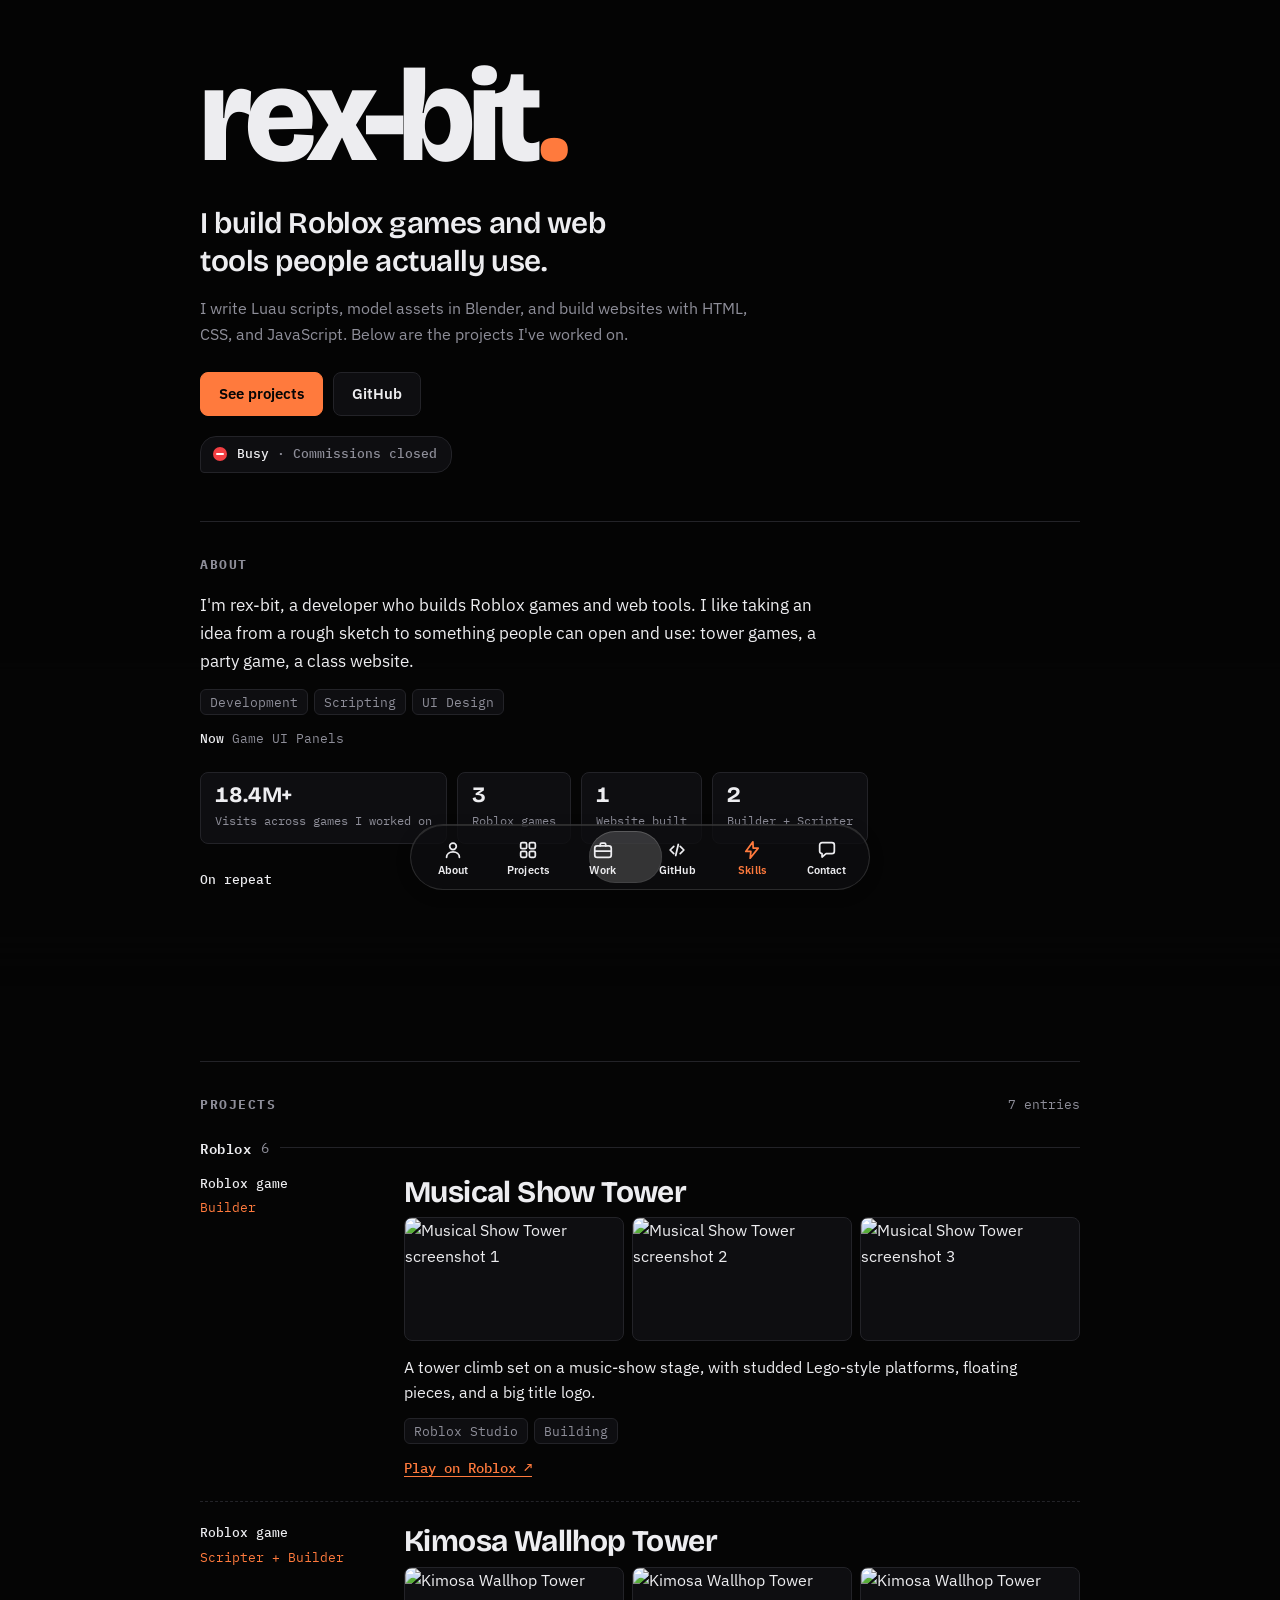
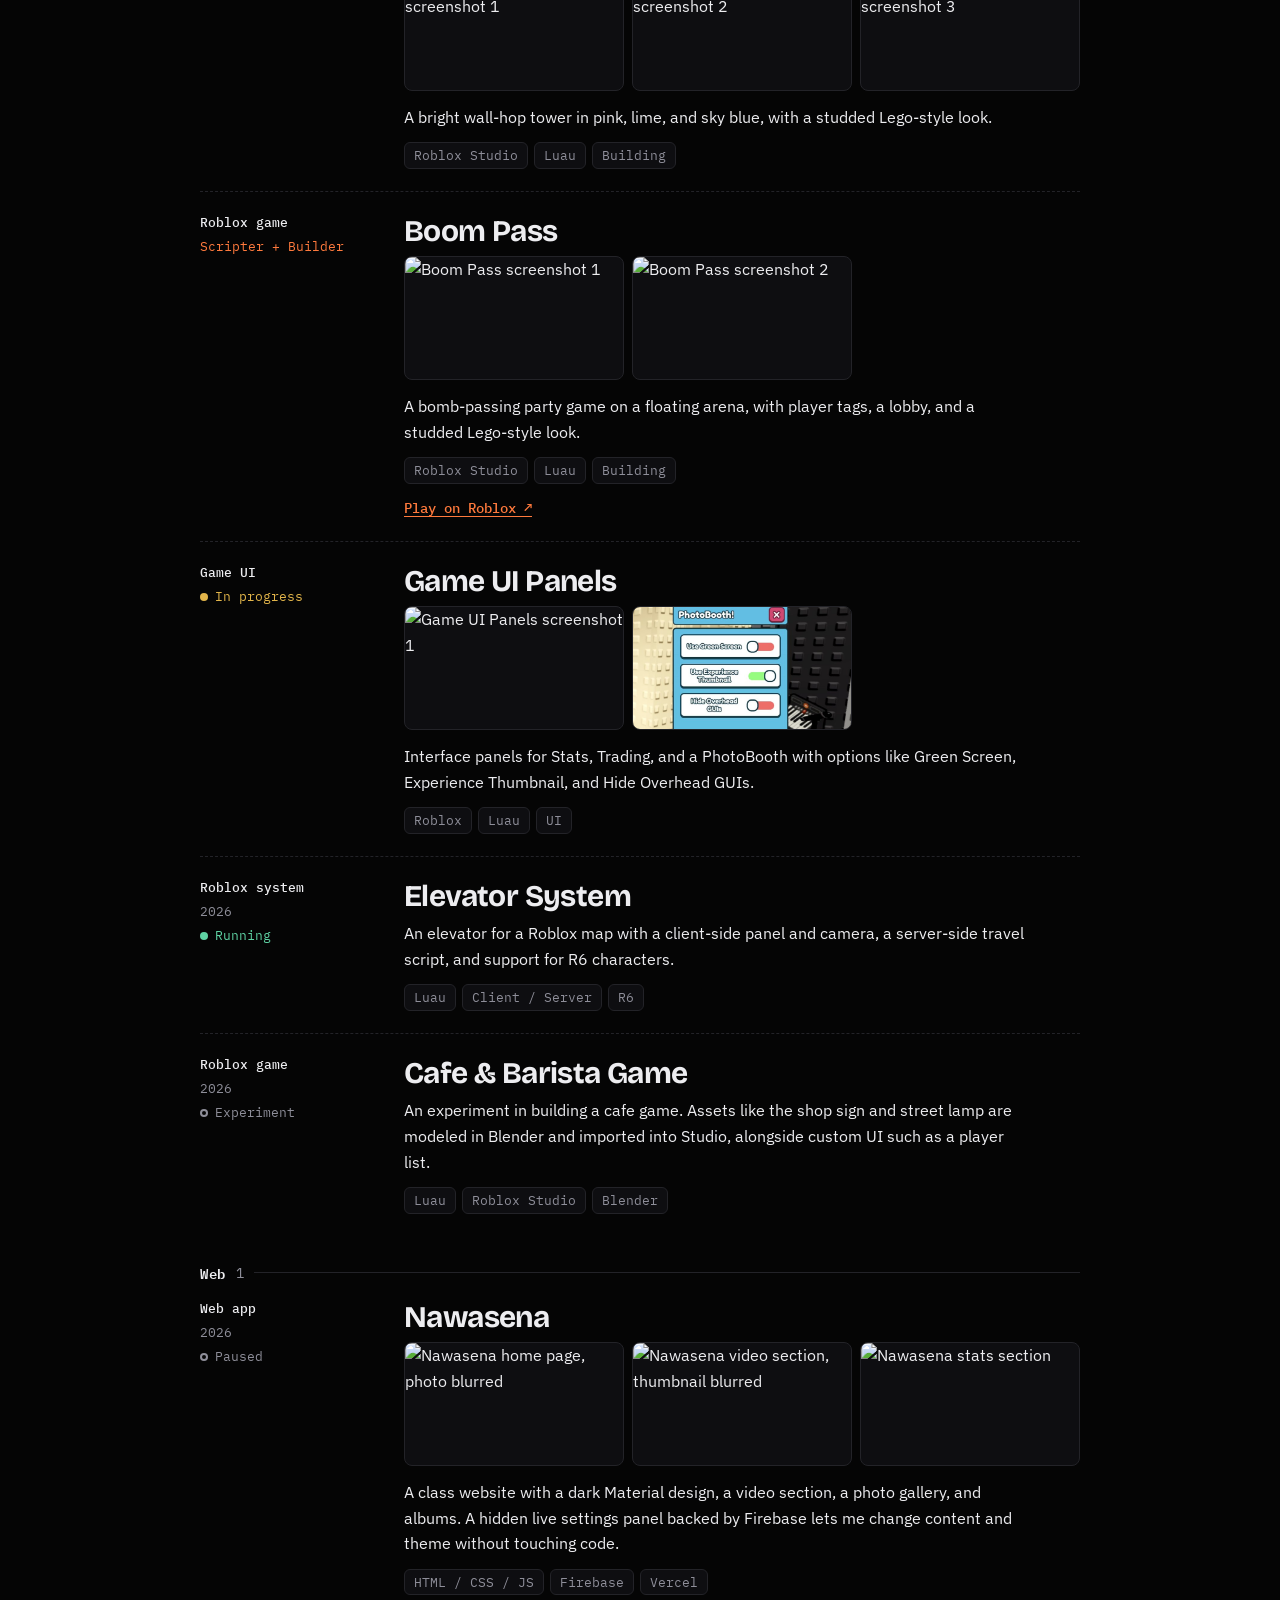
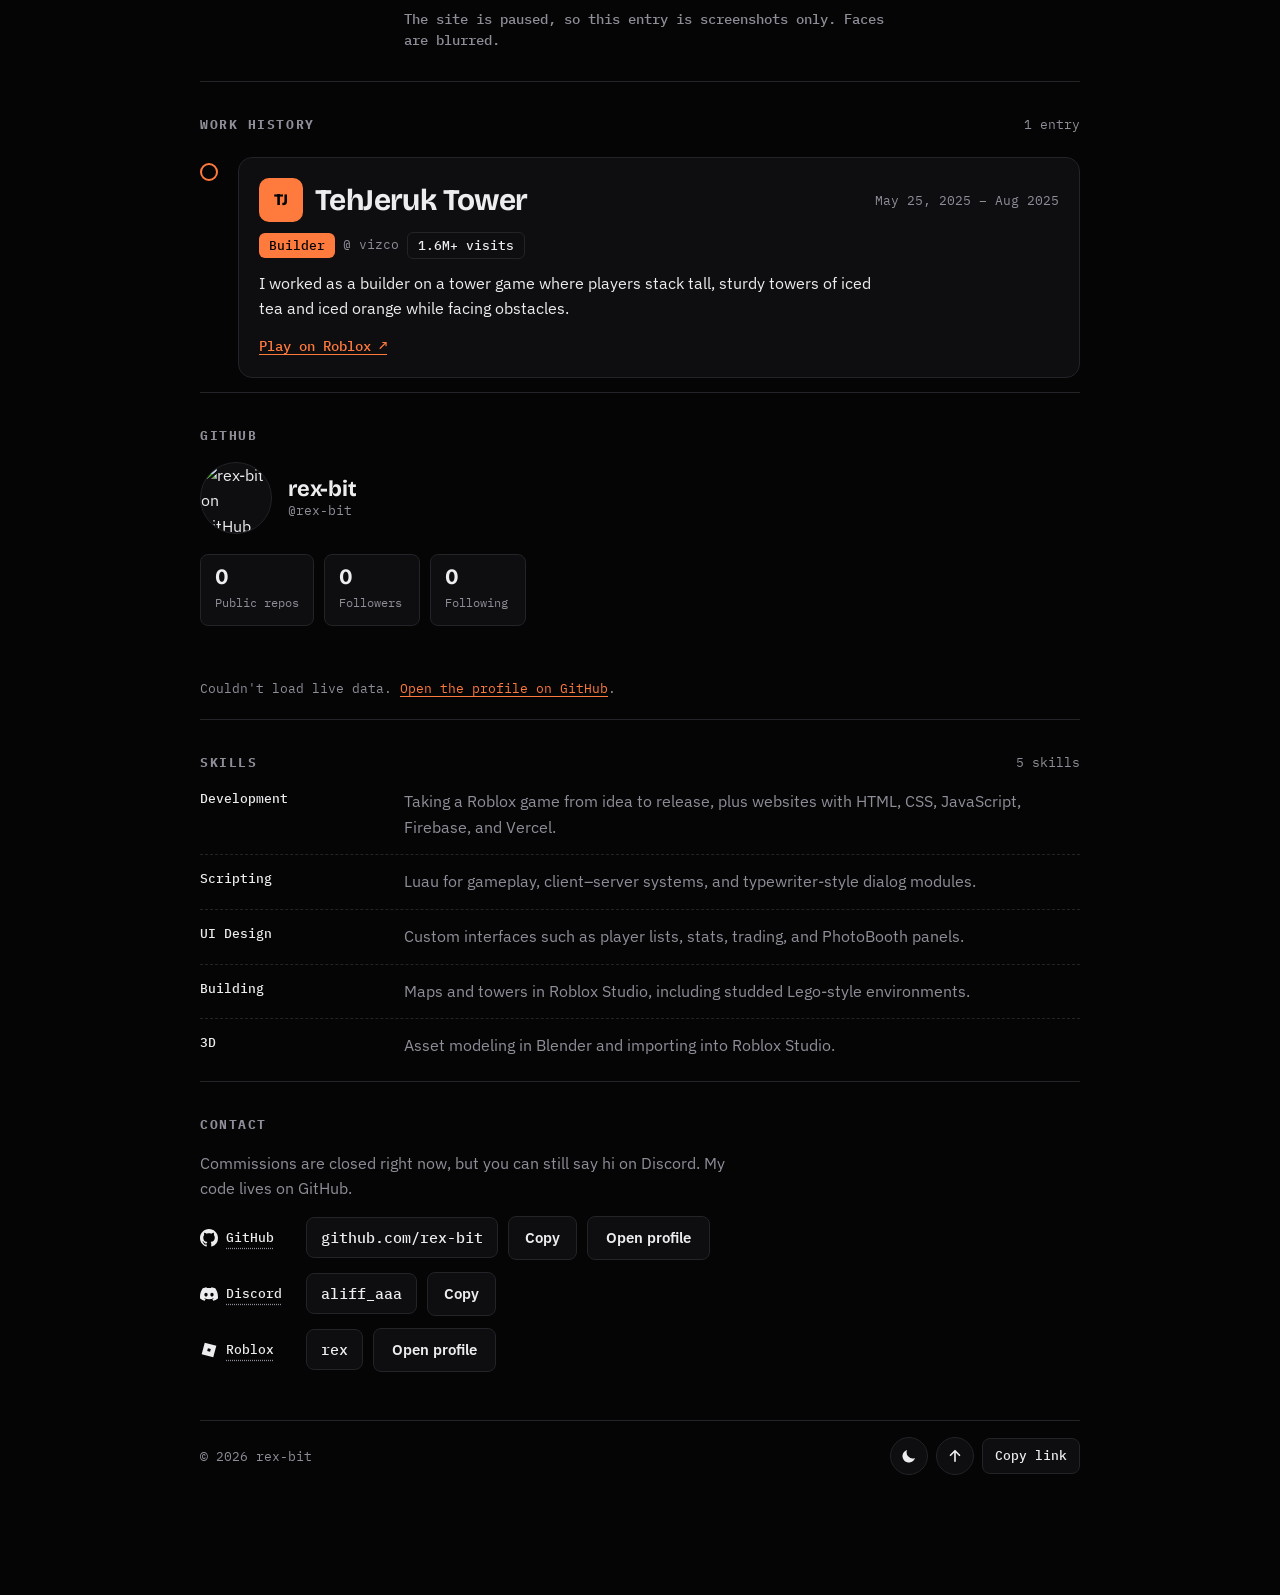
==== commit 77a29d50: "Dark mode: grey frosted bar, lighter drag lens (Instagram-like) Co-Authored-By: Claude Sonnet 5.5 <n" ====
--- a/index.html
+++ b/index.html
@@ -33,7 +33,7 @@
   --display:"Bricolage Grotesque","Helvetica Neue",Arial,sans-serif;
   --body:"IBM Plex Sans","Helvetica Neue",Arial,sans-serif;
   --mono:"IBM Plex Mono",ui-monospace,Menlo,Consolas,monospace;
-  --veil-a:rgba(5,5,5,.60); --veil-b:rgba(5,5,5,.80); --navactive:rgba(255,255,255,.2);
+  --veil-a:rgba(5,5,5,.60); --veil-b:rgba(5,5,5,.80); --navactive:rgba(255,255,255,.17);
   color-scheme:dark;
 }
 :root[data-theme="light"]{
@@ -76,9 +76,12 @@
 .thumb{position:absolute;z-index:0;top:6px;bottom:6px;left:0;width:0;border-radius:999px;pointer-events:none;
   background-color:var(--navactive);box-shadow:inset 0 1px 0 rgba(255,255,255,.12),inset 0 0 0 1px rgba(255,255,255,.07);
   will-change:transform;transition:transform .32s cubic-bezier(.25,.85,.3,1),background-color .18s,box-shadow .18s}
-.nav.dragging .thumb{transition:background-color .18s,box-shadow .18s;background-color:rgba(255,255,255,.27);background-image:none;box-shadow:0 4px 14px rgba(0,0,0,.28)}
+.nav.dragging .thumb{transition:background-color .18s,box-shadow .18s;background-color:rgba(255,255,255,.3);background-image:none;box-shadow:inset 0 0 0 1px rgba(255,255,255,.08),0 4px 14px rgba(0,0,0,.32)}
 :root[data-theme="light"] .nav.dragging .thumb{background-color:rgba(255,255,255,.85);box-shadow:0 0 0 1px rgba(255,255,255,.9) inset,0 3px 12px rgba(0,0,0,.16)}
 :root[data-theme="light"] .nav{background-color:color-mix(in srgb,var(--surface) 66%,transparent)}
+/* dark: grey frosted bar like Instagram, lighter lens while dragging */
+:root:not([data-theme="light"]) .nav{background-color:rgba(44,45,50,.62);border-color:rgba(255,255,255,.13)}
+:root:not([data-theme="light"]) .nav.dragging .thumb{background-color:rgba(255,255,255,.3);box-shadow:inset 0 0 0 1px rgba(255,255,255,.22),0 4px 14px rgba(0,0,0,.3)}
 /* scrolled down: transform-only swap bar <-> pill (no layout, no clip-path, so it stays on the GPU) */
 .nav{transform-origin:50% 100%;will-change:transform,opacity;transition:transform .28s cubic-bezier(.215,.61,.355,1),opacity .22s ease-out}
 .nav.min{opacity:0;transform:scale(.7,.85) translateZ(0);pointer-events:none}
@@ -92,6 +95,8 @@
 .top.anim .nav,.top.anim .mini{-webkit-backdrop-filter:none;backdrop-filter:none;background-color:color-mix(in srgb,var(--surface) 82%,transparent)}
 html.lite .mini{-webkit-backdrop-filter:none;backdrop-filter:none;background-image:none;background-color:color-mix(in srgb,var(--surface) 92%,transparent)}
 /* low-power / Android: no backdrop blur, plain bar */
+html:not([data-theme="light"]) .nav{background-color:rgba(30,31,35,.62);border-color:rgba(255,255,255,.1);box-shadow:inset 0 1px 0 rgba(255,255,255,.12),inset 0 -1px 0 rgba(255,255,255,.22),0 8px 24px rgba(0,0,0,.4)}
+:root[data-theme="light"] .nav{box-shadow:inset 0 1px 0 rgba(255,255,255,.4),inset 0 -1px 0 rgba(255,255,255,.1),0 8px 24px rgba(0,0,0,.2)}
 html.lite .nav{-webkit-backdrop-filter:none;backdrop-filter:none;background-color:color-mix(in srgb,var(--surface) 92%,transparent);background-image:none;box-shadow:inset 0 1px 0 rgba(255,255,255,.12),0 4px 14px rgba(0,0,0,.25)}
 @supports not ((backdrop-filter:blur(1px)) or (-webkit-backdrop-filter:blur(1px))){.nav{background-color:color-mix(in srgb,var(--surface) 92%,transparent)}}
 @media (prefers-reduced-motion:reduce){.thumb,.nav.dragging .thumb{transition:none}}
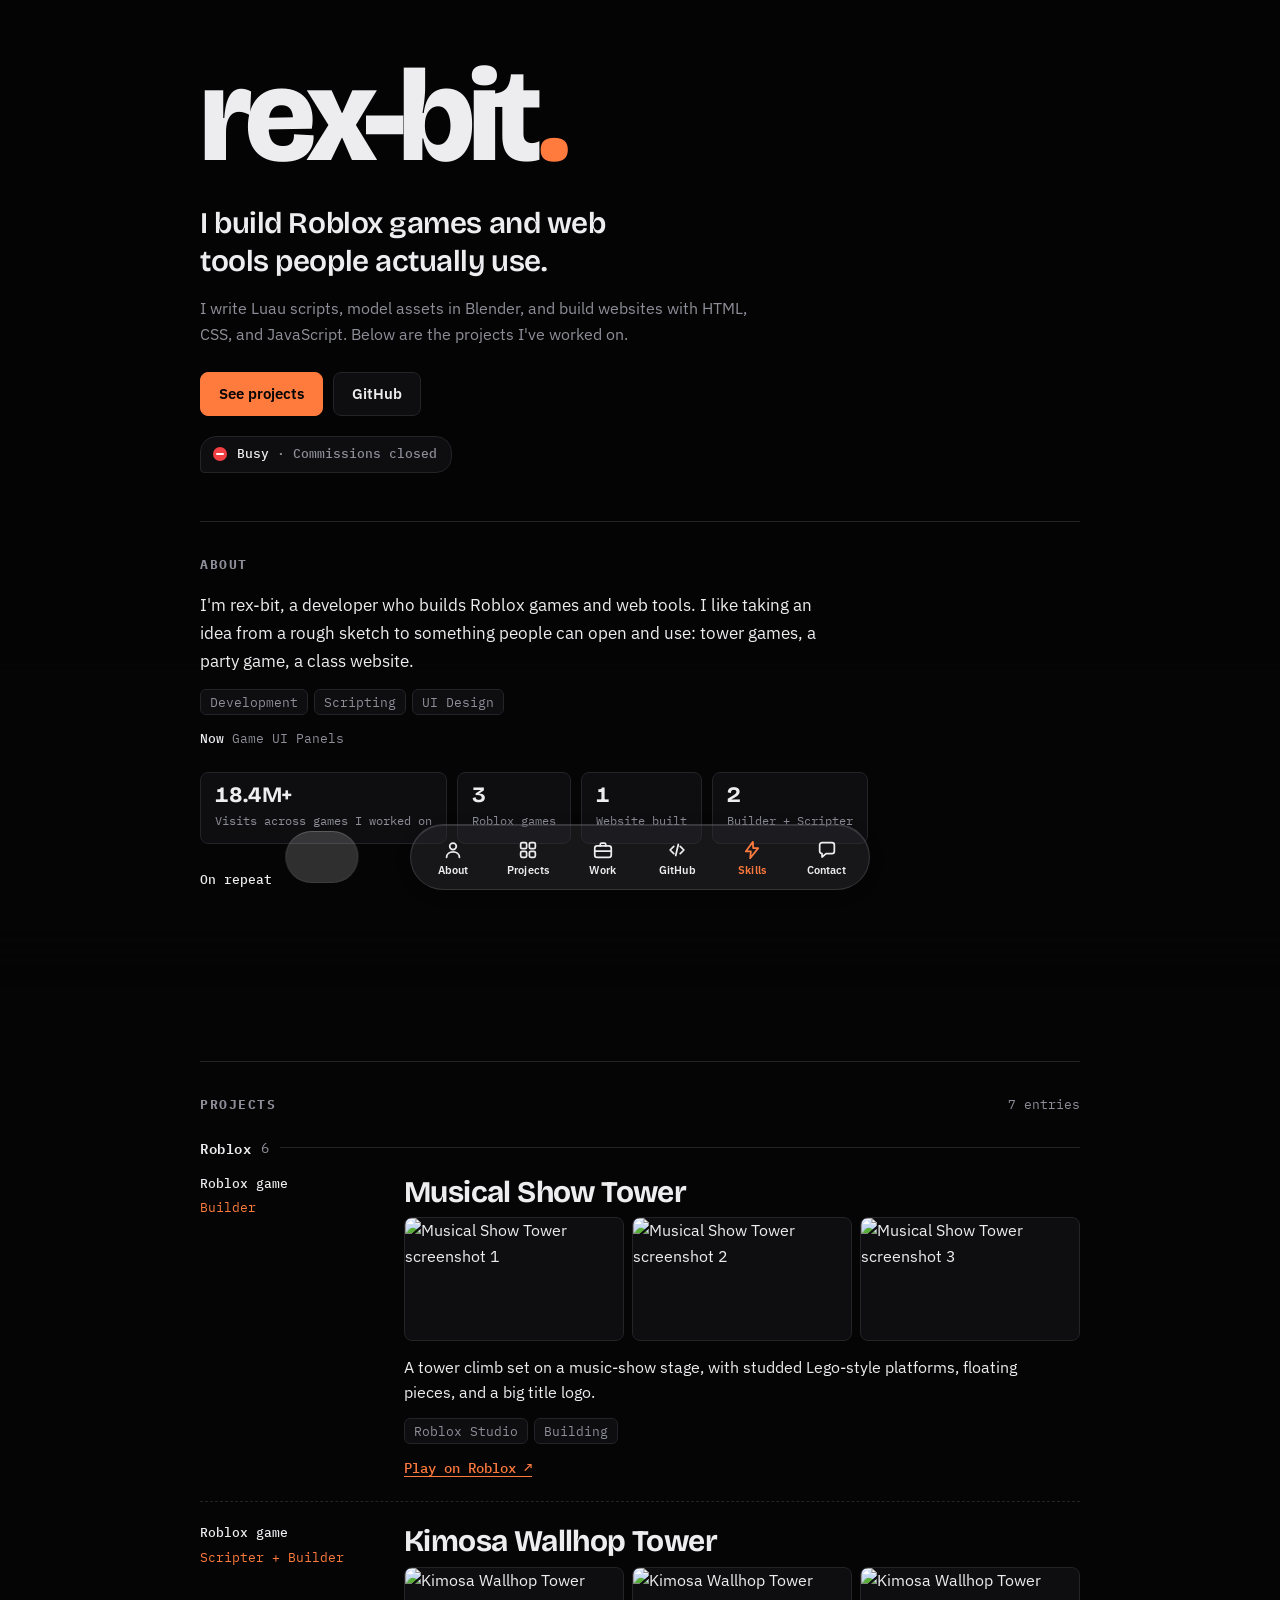
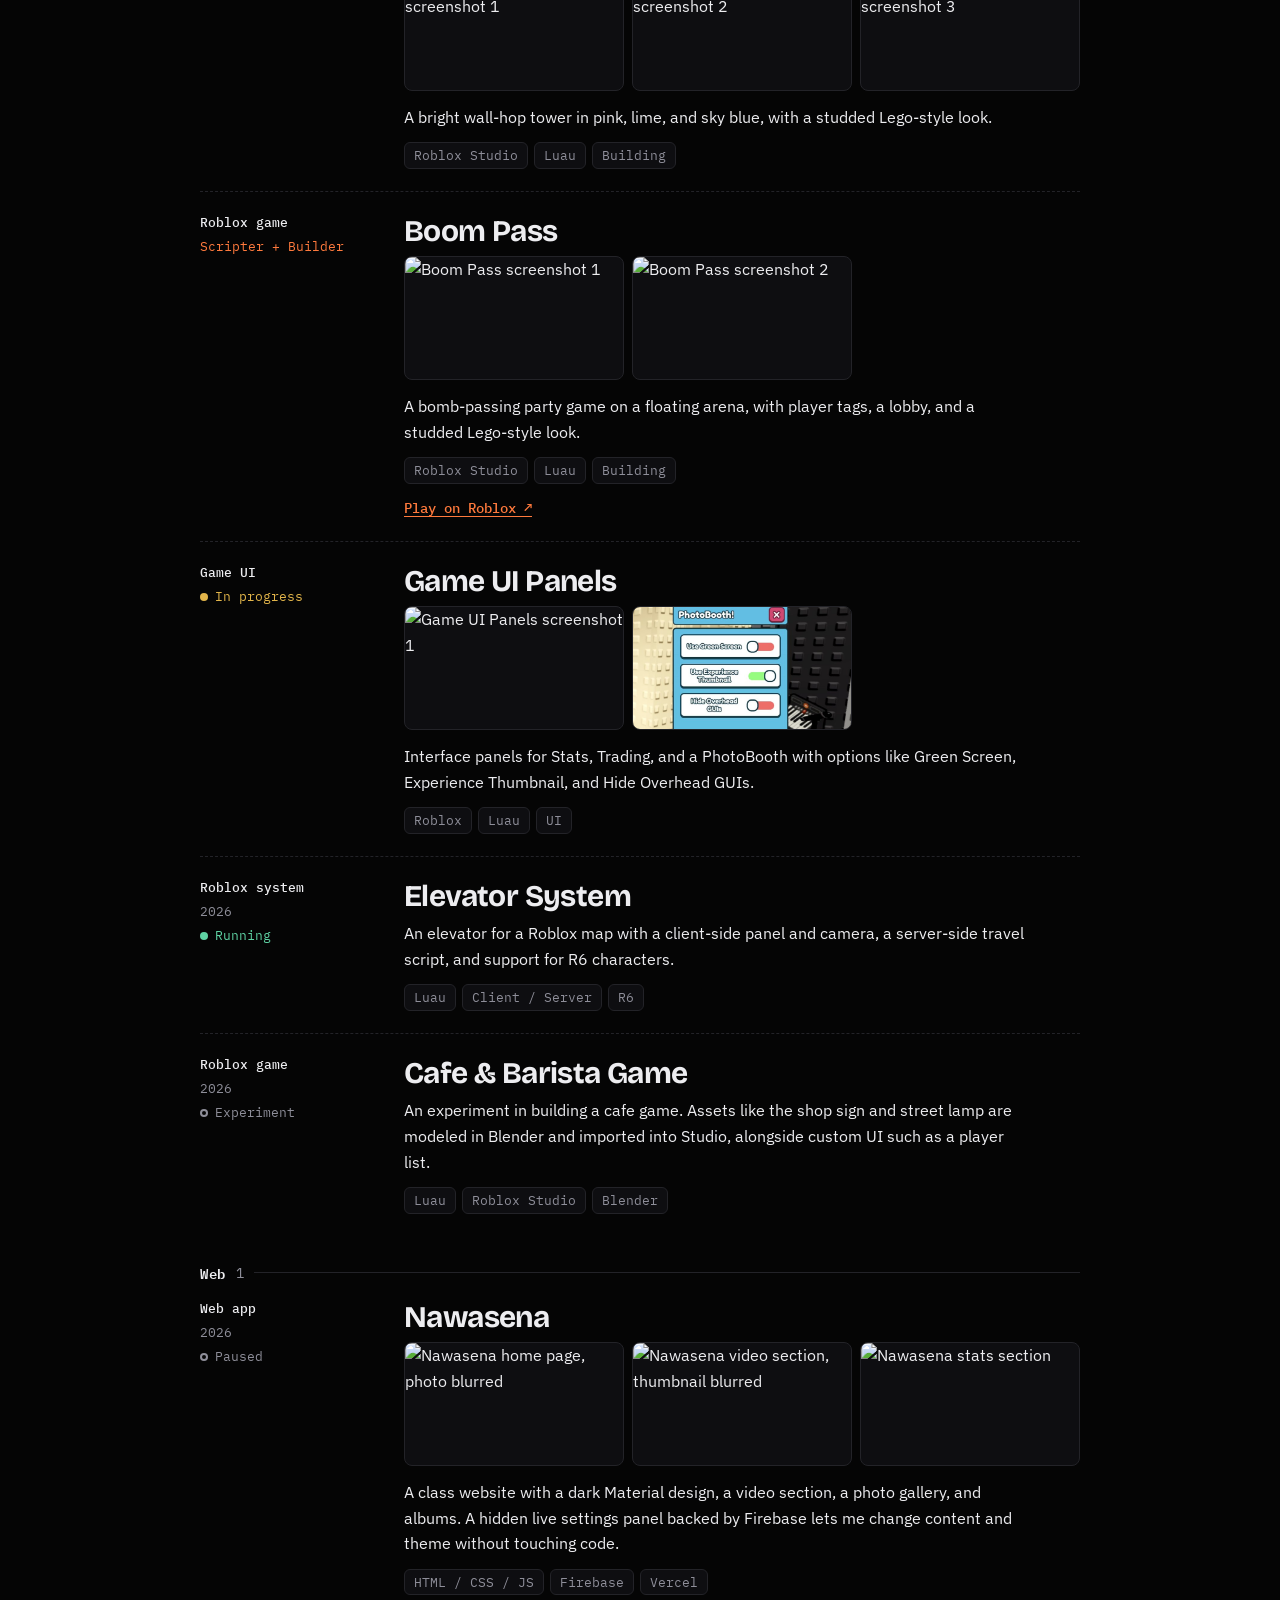
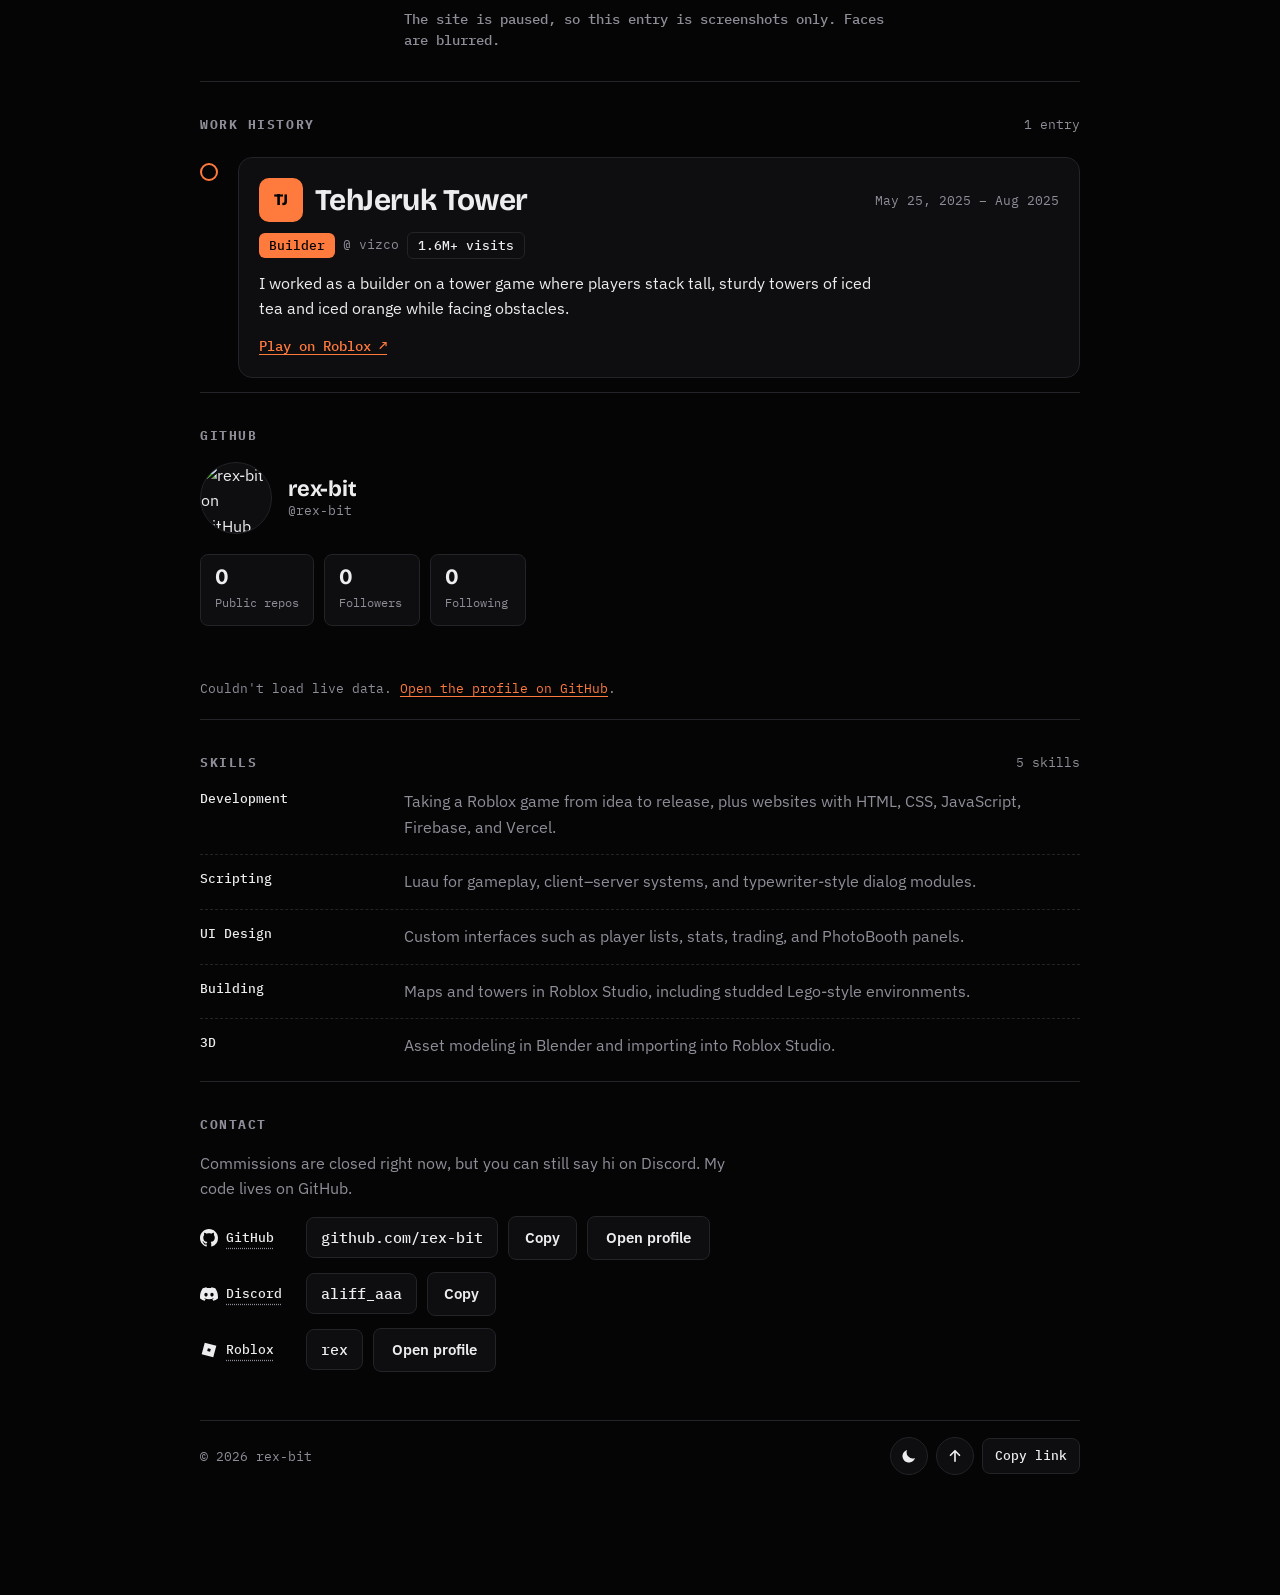
==== commit 1fad5670: "Liquid glass look: specular edges, inner glow, clearer blur Co-Authored-By: Claude Sonnet 5.5 <norep" ====
--- a/index.html
+++ b/index.html
@@ -289,6 +289,12 @@
   .repo{grid-template-columns:minmax(0,1fr)}
   .repo .rm{grid-row:auto;grid-column:1;text-align:left}
 }
+/* liquid glass: clearer blur, bright specular edges, inner glow (real refraction is not possible in iOS Safari) */
+.nav,.mini{background-image:radial-gradient(130% 160% at 12% -10%,rgba(255,255,255,.34),rgba(255,255,255,0) 42%),radial-gradient(130% 160% at 88% 115%,rgba(255,255,255,.2),rgba(255,255,255,0) 42%),linear-gradient(180deg,rgba(255,255,255,.1),rgba(255,255,255,0) 55%);
+  -webkit-backdrop-filter:blur(12px) saturate(1.9) brightness(1.08);backdrop-filter:blur(12px) saturate(1.9) brightness(1.08);
+  box-shadow:inset 0 0 0 1px rgba(255,255,255,.16),inset 1.5px 1.5px 1px -.5px rgba(255,255,255,.55),inset -1.5px -1.5px 1px -.5px rgba(255,255,255,.28),inset 0 0 18px rgba(255,255,255,.07),0 10px 28px rgba(0,0,0,.3)}
+:root:not([data-theme="light"]) .nav,:root:not([data-theme="light"]) .mini{background-color:rgba(44,45,50,.48)}
+:root[data-theme="light"] .nav,:root[data-theme="light"] .mini{background-color:color-mix(in srgb,var(--surface) 48%,transparent)}
 </style>
 </head>
 <body>
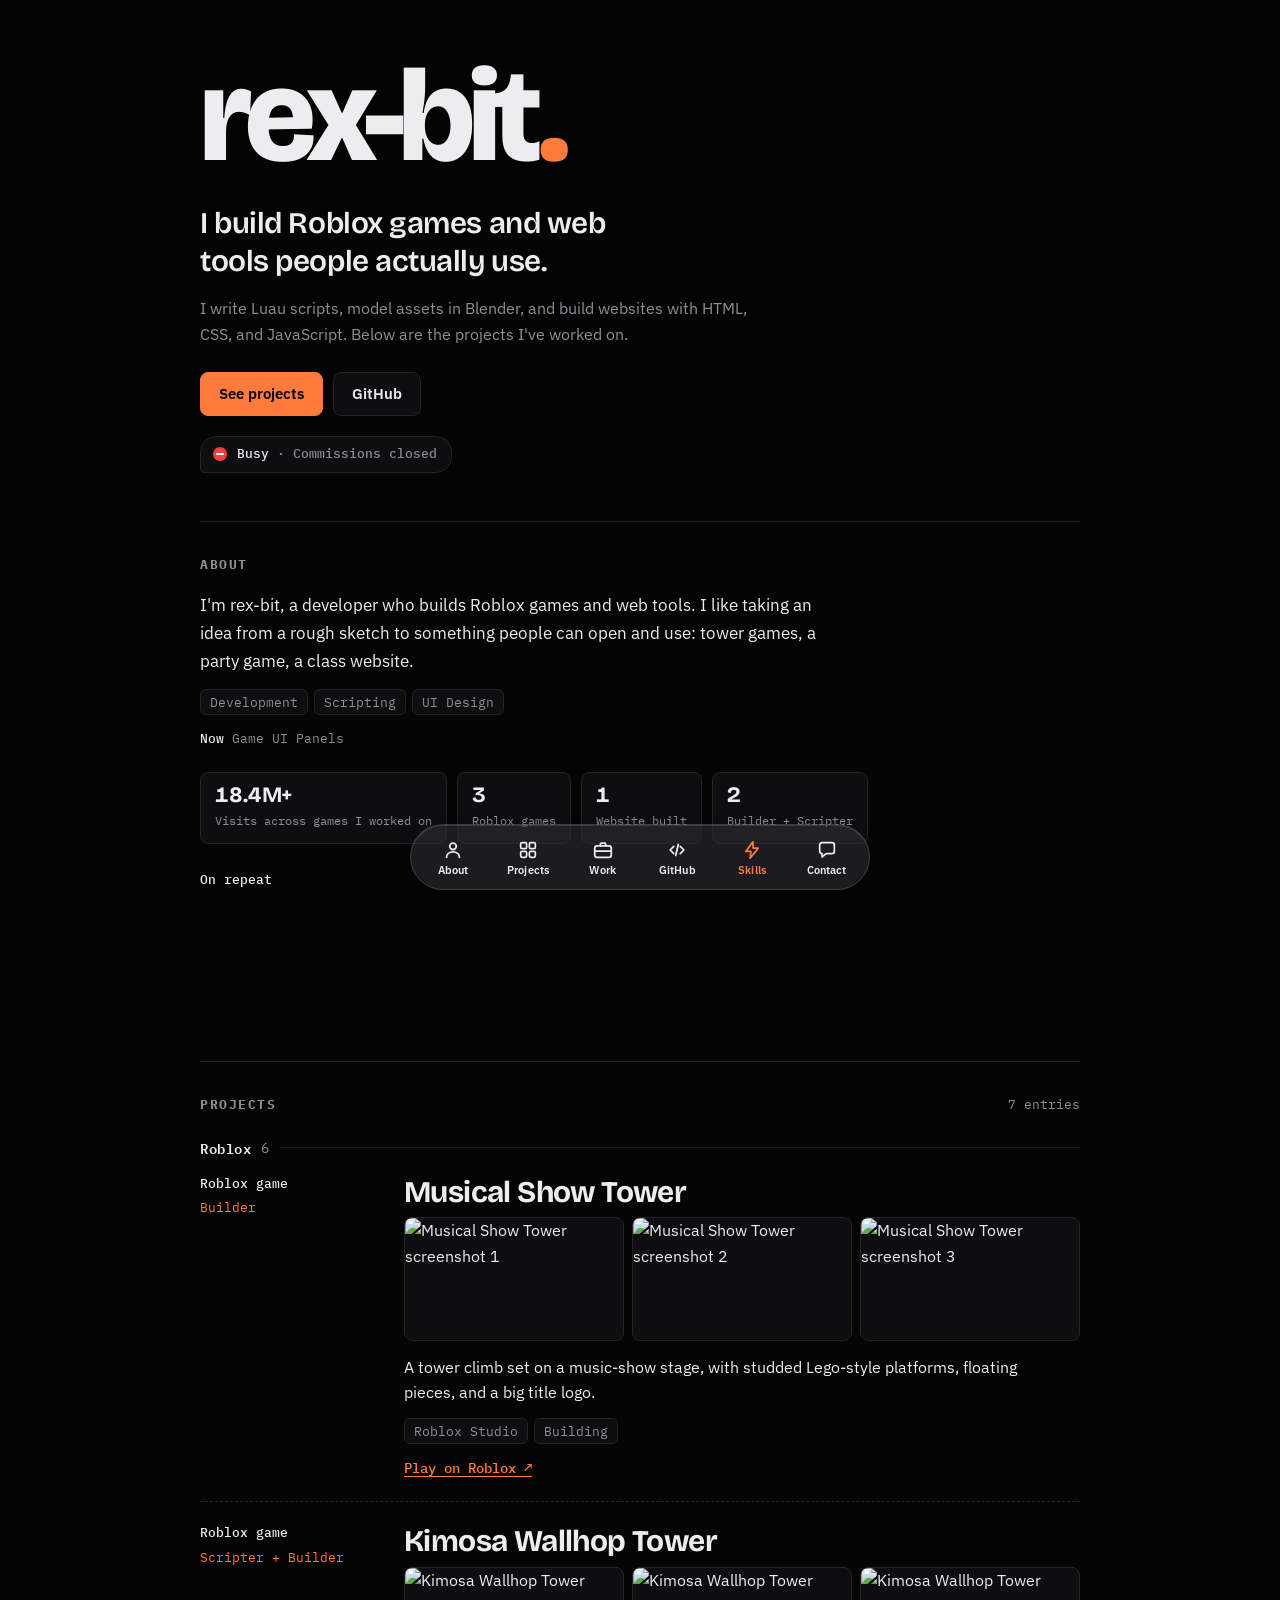
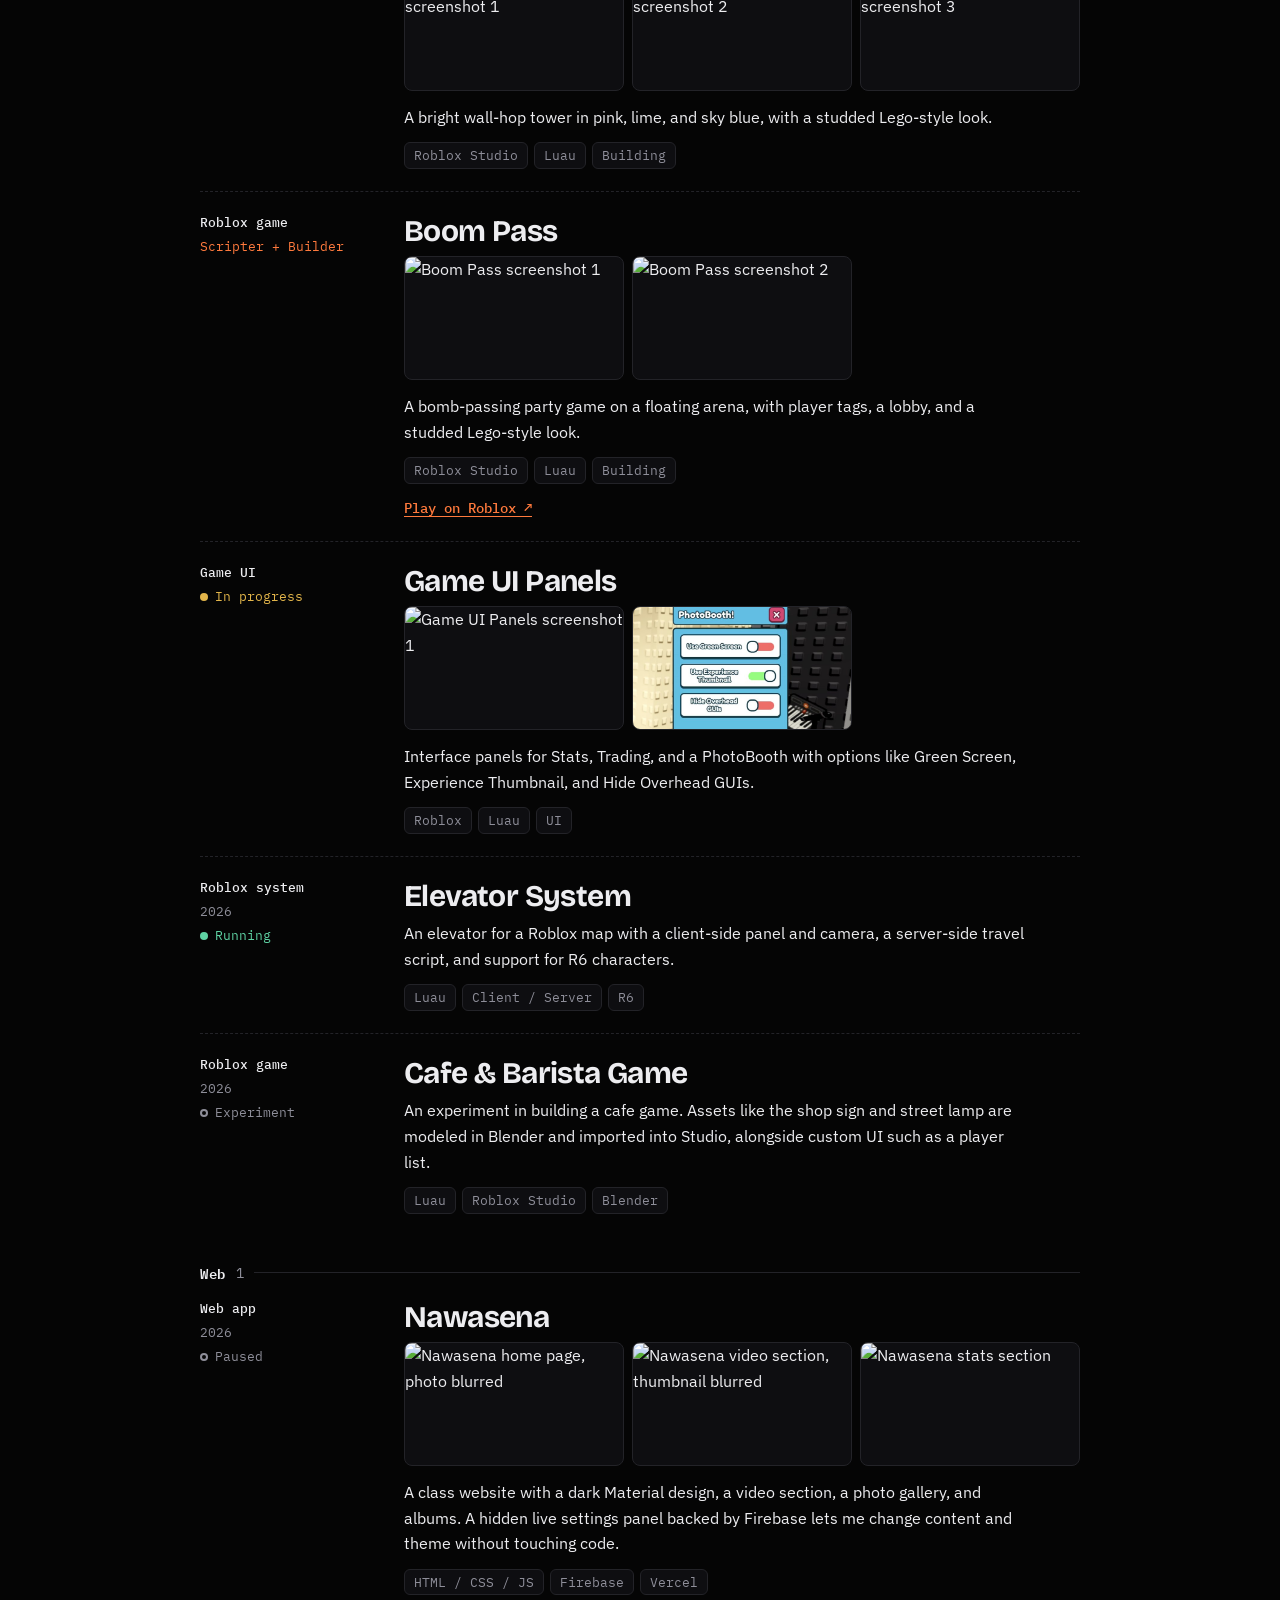
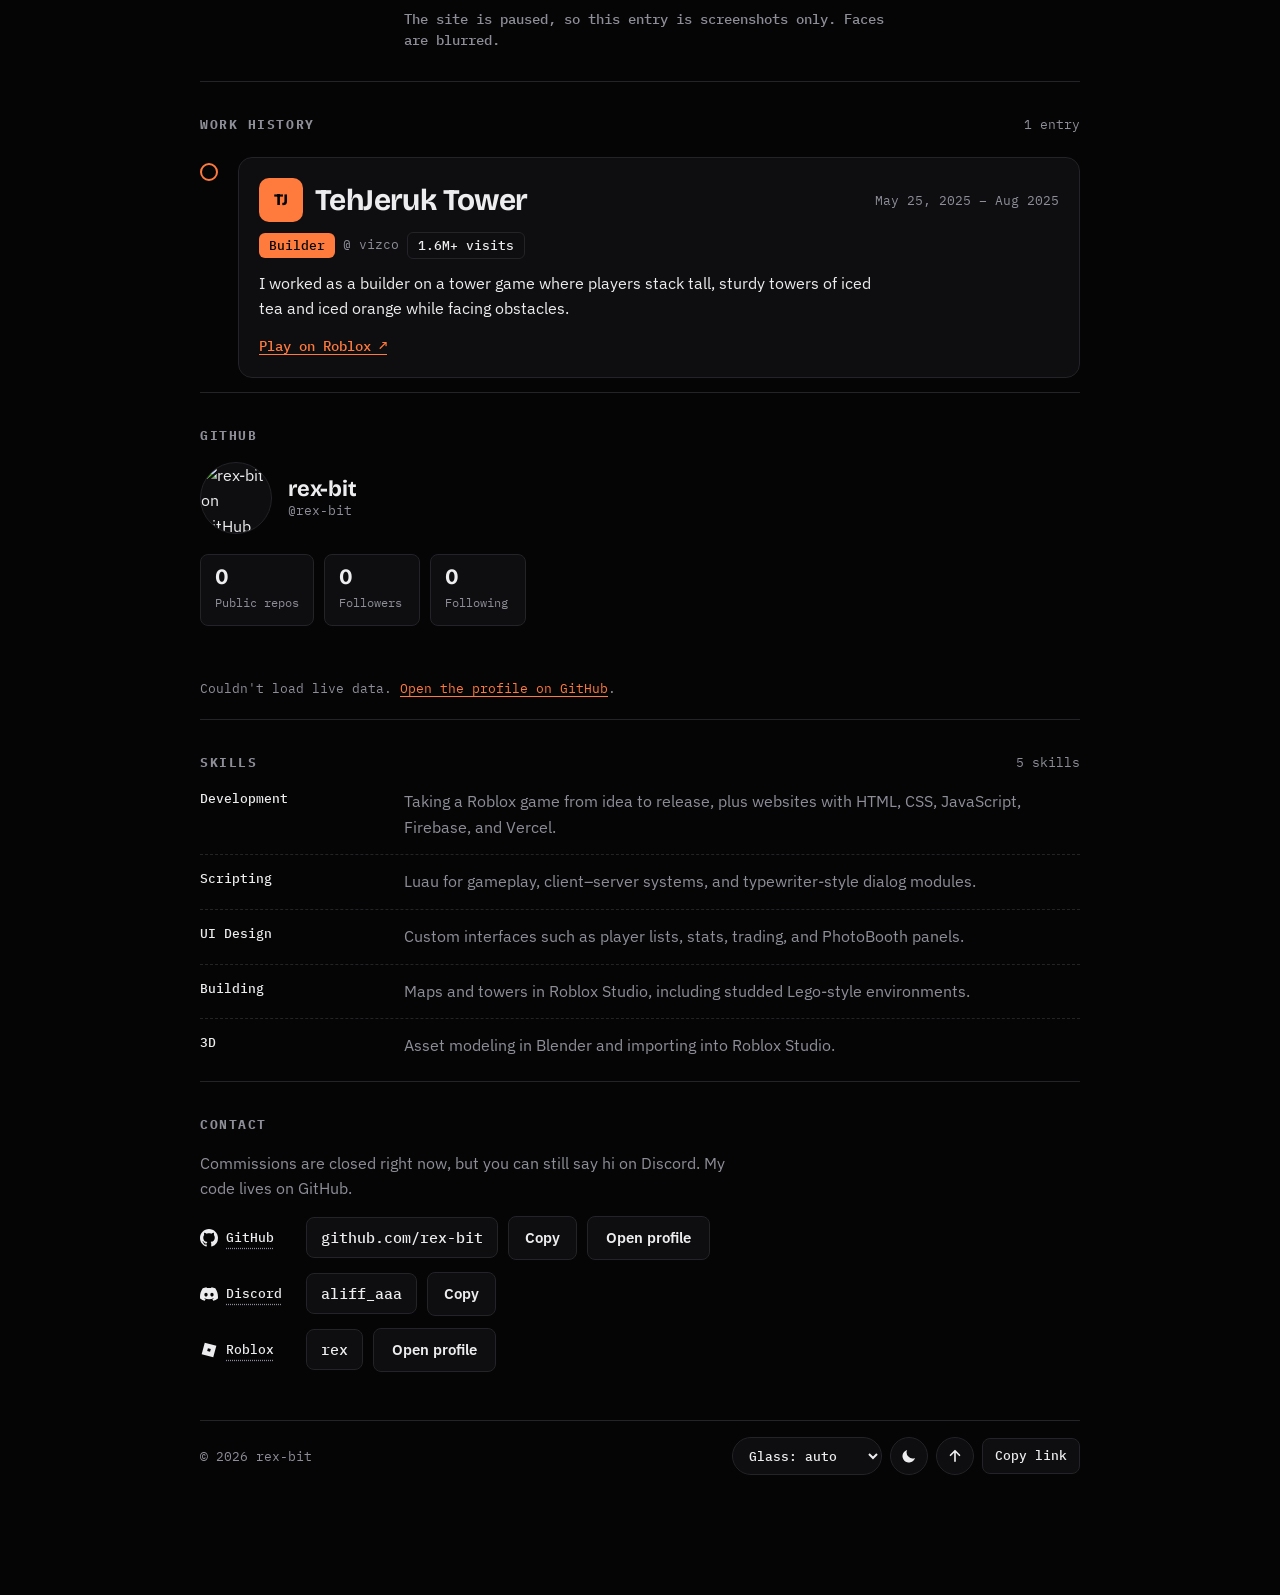
==== commit b8e935be: "Glass modes: auto/liquid/blur, real refraction in Chromium, footer selector Co-Authored-By: Claude S" ====
--- a/index.html
+++ b/index.html
@@ -289,12 +289,15 @@
   .repo{grid-template-columns:minmax(0,1fr)}
   .repo .rm{grid-row:auto;grid-column:1;text-align:left}
 }
-/* liquid glass: clearer blur, bright specular edges, inner glow (real refraction is not possible in iOS Safari) */
-.nav,.mini{background-image:radial-gradient(130% 160% at 12% -10%,rgba(255,255,255,.34),rgba(255,255,255,0) 42%),radial-gradient(130% 160% at 88% 115%,rgba(255,255,255,.2),rgba(255,255,255,0) 42%),linear-gradient(180deg,rgba(255,255,255,.1),rgba(255,255,255,0) 55%);
-  -webkit-backdrop-filter:blur(12px) saturate(1.9) brightness(1.08);backdrop-filter:blur(12px) saturate(1.9) brightness(1.08);
+/* glass modes (liquid-glass.js): blur = frosted (default / Android), liquid = clear glass with bright edges (Apple), refraction in Chromium */
+html[data-glass="liquid"] .nav,html[data-glass="liquid"] .mini{
+  background-image:radial-gradient(130% 160% at 12% -10%,rgba(255,255,255,.22),rgba(255,255,255,0) 42%),radial-gradient(130% 160% at 88% 115%,rgba(255,255,255,.12),rgba(255,255,255,0) 42%),linear-gradient(180deg,rgba(255,255,255,.1),rgba(255,255,255,0) 55%);
+  -webkit-backdrop-filter:blur(4px) saturate(1.9) brightness(1.04);backdrop-filter:blur(4px) saturate(1.9) brightness(1.04);
   box-shadow:inset 0 0 0 1px rgba(255,255,255,.16),inset 1.5px 1.5px 1px -.5px rgba(255,255,255,.55),inset -1.5px -1.5px 1px -.5px rgba(255,255,255,.28),inset 0 0 18px rgba(255,255,255,.07),0 10px 28px rgba(0,0,0,.3)}
-:root:not([data-theme="light"]) .nav,:root:not([data-theme="light"]) .mini{background-color:rgba(44,45,50,.48)}
-:root[data-theme="light"] .nav,:root[data-theme="light"] .mini{background-color:color-mix(in srgb,var(--surface) 48%,transparent)}
+html[data-glass="liquid"]:not([data-theme="light"]) .nav,html[data-glass="liquid"]:not([data-theme="light"]) .mini{background-color:rgba(30,31,35,.5)}
+html[data-glass="liquid"][data-theme="light"] .nav,html[data-glass="liquid"][data-theme="light"] .mini{background-color:color-mix(in srgb,var(--surface) 42%,transparent)}
+html[data-refract] .top.anim .nav,html[data-refract] .top.anim .mini{-webkit-backdrop-filter:revert-layer;backdrop-filter:revert-layer}
+.glasssel{background:var(--surface);color:var(--ink);border:1px solid var(--line);border-radius:999px;height:38px;padding:0 12px;font:500 12.5px var(--mono);cursor:pointer}
 </style>
 </head>
 <body>
@@ -508,7 +511,7 @@
     </ul>
   </section>
 
-  <div class="foot"><span>© 2026 rex-bit</span><span class="tools"><button type="button" class="modebtn" id="modebtn" aria-label="Switch to light mode" aria-pressed="false">
+  <div class="foot"><span>© 2026 rex-bit</span><span class="tools"><select class="glasssel" id="glasssel" aria-label="Glass style"><option value="auto">Glass: auto</option><option value="liquid">Glass: liquid</option><option value="blur">Glass: blur</option></select><button type="button" class="modebtn" id="modebtn" aria-label="Switch to light mode" aria-pressed="false">
   <svg class="i-moon" viewBox="0 0 24 24" aria-hidden="true"><path d="M20 14.5A8 8 0 019.5 4 8.5 8.5 0 1020 14.5z" fill="currentColor"/></svg>
   <svg class="i-sun" viewBox="0 0 24 24" aria-hidden="true"><circle cx="12" cy="12" r="4.2" fill="currentColor"/><path d="M12 2.5v2.6M12 18.9v2.6M2.5 12h2.6M18.9 12h2.6M5.3 5.3l1.9 1.9M16.8 16.8l1.9 1.9M18.7 5.3l-1.9 1.9M7.2 16.8l-1.9 1.9" stroke="currentColor" stroke-width="2" stroke-linecap="round"/></svg>
 </button><button type="button" class="totop" id="totop" aria-label="Back to top"><svg viewBox="0 0 24 24" aria-hidden="true"><path d="M12 19V6M6 11l6-6 6 6" fill="none" stroke="currentColor" stroke-width="2.2" stroke-linecap="round" stroke-linejoin="round"/></svg></button><button type="button" class="copy small" id="sharebtn">Copy link</button></span></div>
@@ -516,6 +519,7 @@
 <div class="lb" id="lb" role="dialog" aria-modal="true" aria-label="Image viewer"><button type="button" class="x" aria-label="Close">✕</button><button type="button" class="pv" aria-label="Previous">‹</button><img alt=""><button type="button" class="nx" aria-label="Next">›</button><div class="n"></div></div>
 <div class="tip" id="gh-tip" role="tooltip" hidden></div>
 
+<script src="liquid-tab-bar/web/liquid-glass.js"></script>
 <script>
 (function () {
   var USER = "rex-bit";
@@ -526,6 +530,16 @@
     var ua = navigator.userAgent || "", low = (navigator.hardwareConcurrency || 8) <= 4 || (navigator.deviceMemory || 8) <= 4;
     if (/Android/i.test(ua) || low) document.documentElement.classList.add("lite");
   })();
+  /* glass style: auto = Apple gets liquid, everyone else gets blur; the footer select overrides */
+  (function () {
+    var sel = document.getElementById("glasssel"), saved = "auto";
+    try { saved = localStorage.getItem("rb-glass") || "auto"; } catch (e) {}
+    var q = new URLSearchParams(location.search).get("glass"); if (q) saved = q;
+    if (window.LiquidGlass) LiquidGlass.init({ targets: ".nav,.mini", mode: saved });
+    sel.value = saved;
+    sel.addEventListener("change", function () { try { localStorage.setItem("rb-glass", sel.value); } catch (e) {} if (window.LiquidGlass) LiquidGlass.set(sel.value); });
+  })();
+
   /* tab bar: sliding highlight you can also drag, like iOS 26 */
   (function () {
     var nav = document.querySelector(".nav");
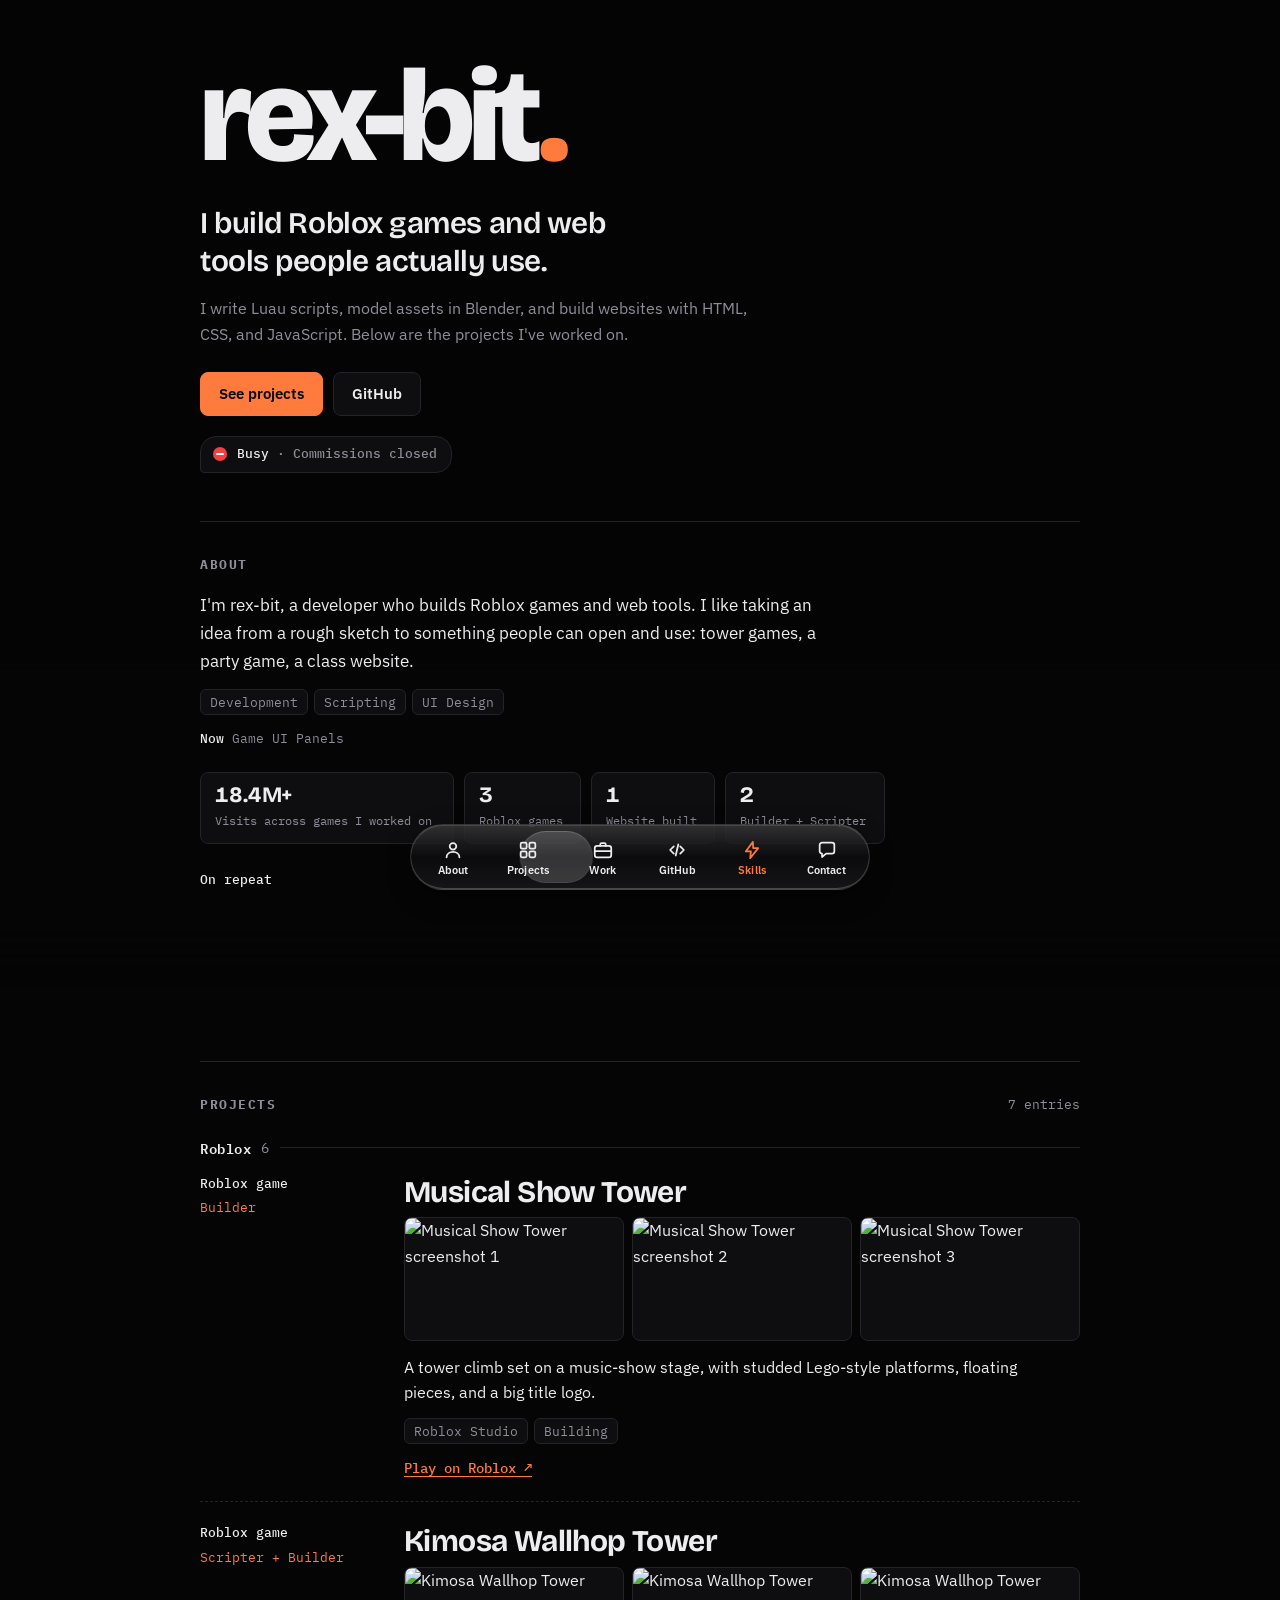
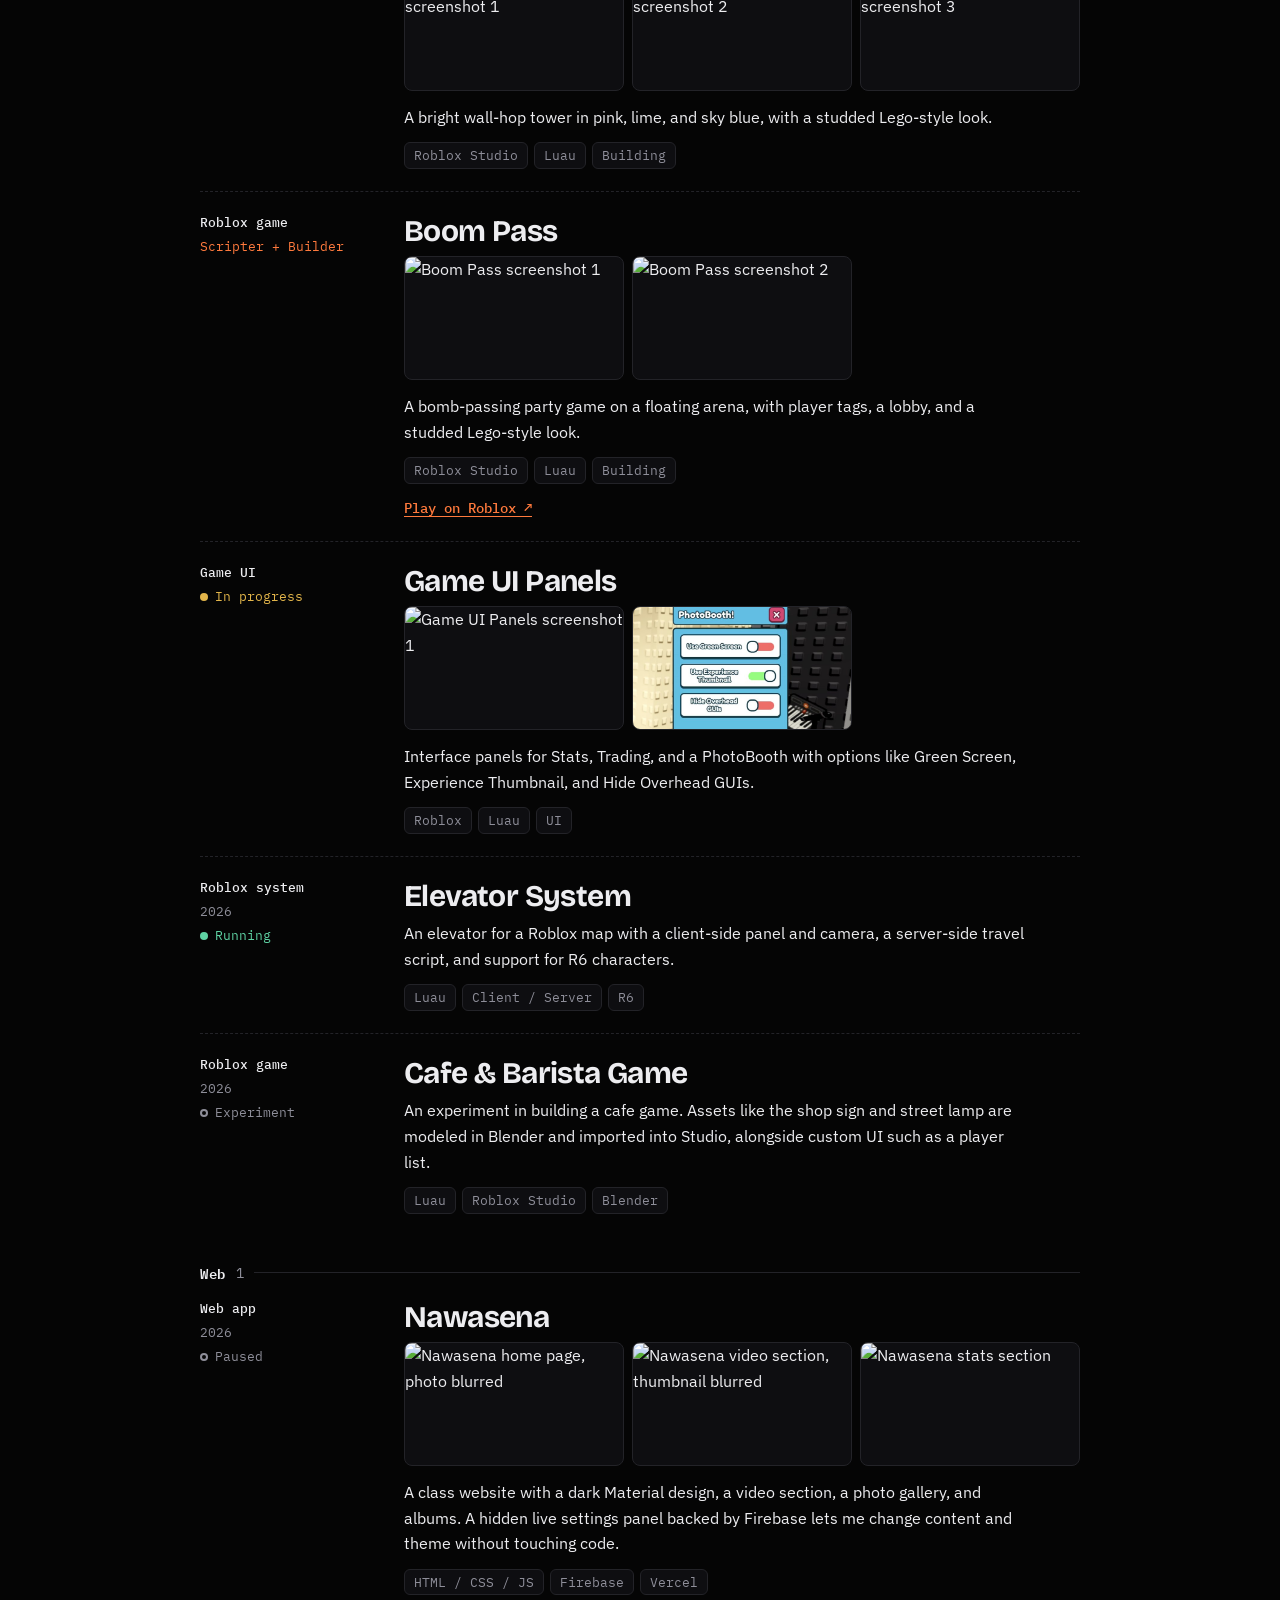
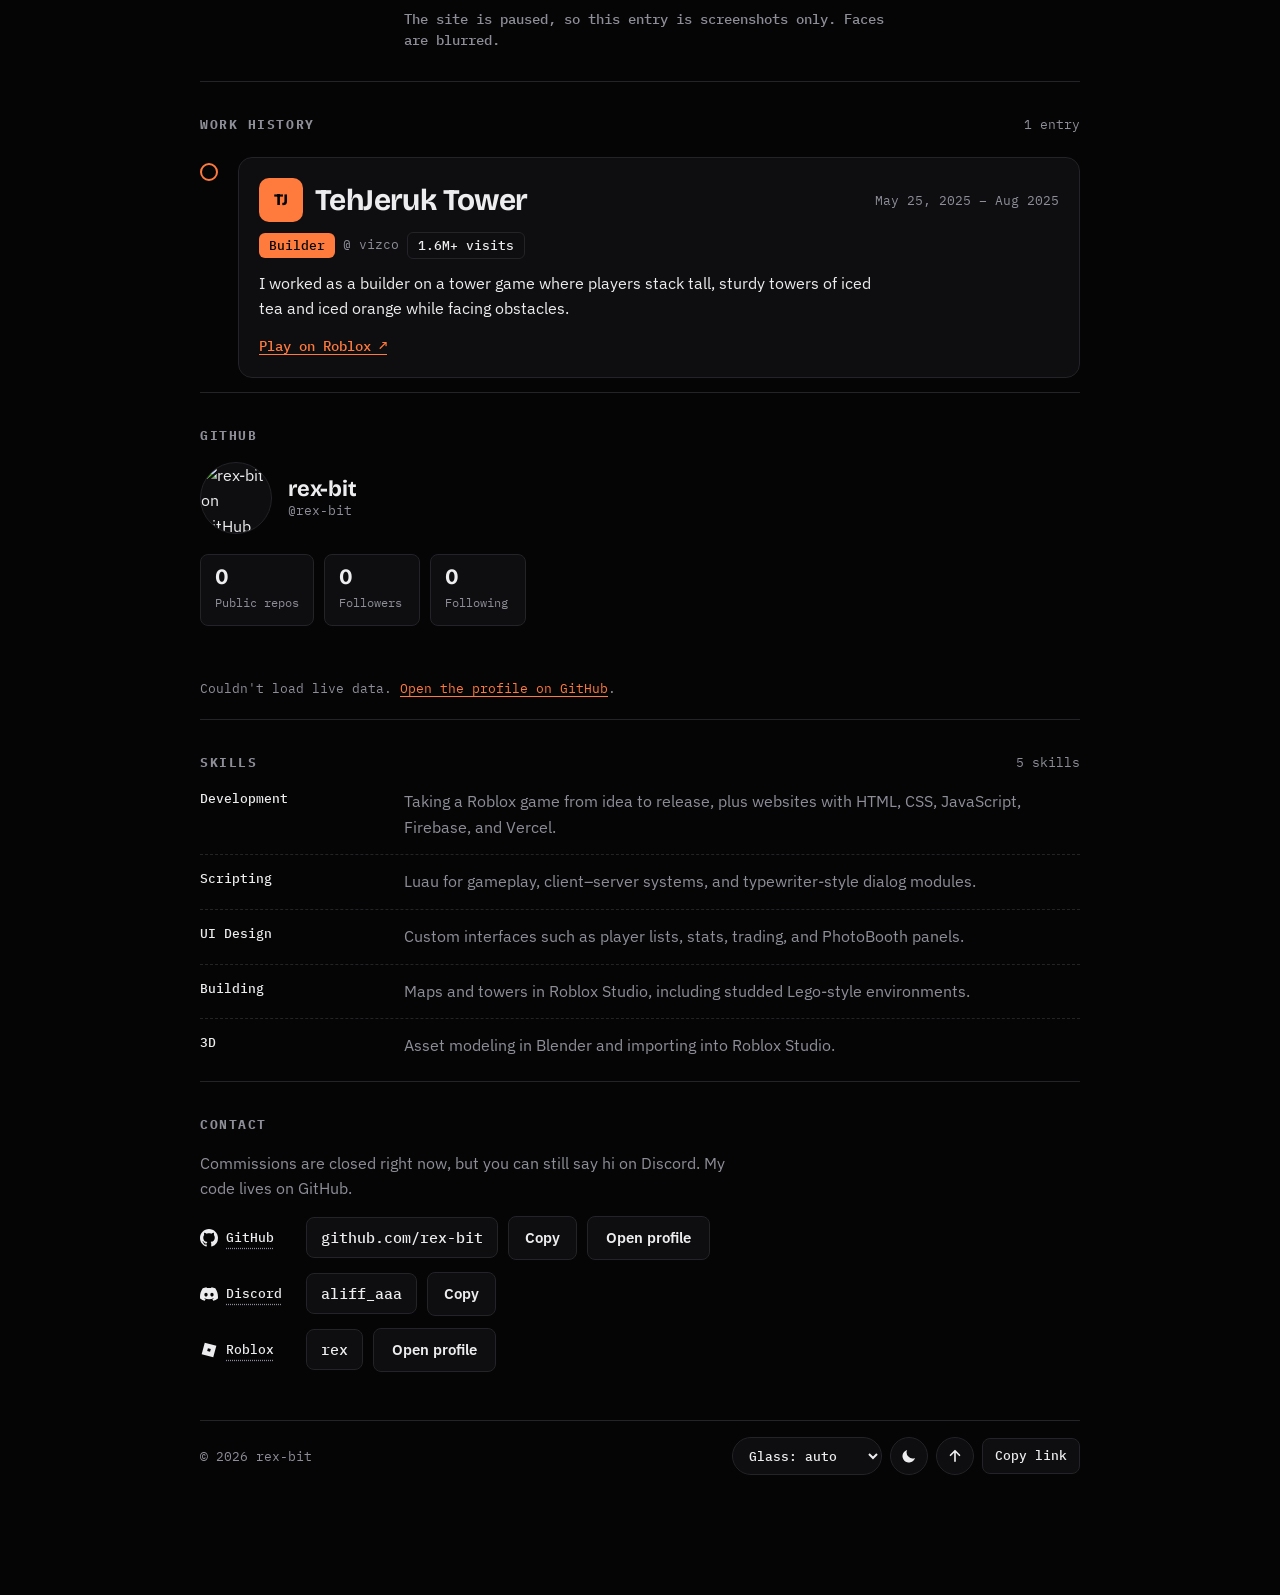
==== commit c17ed069: "Stronger blur, lite only on Android, dark web demo on light-mode phones Co-Authored-By: Claude Sonne" ====
--- a/index.html
+++ b/index.html
@@ -63,7 +63,7 @@
   border-radius:999px;border:1px solid color-mix(in srgb,var(--ink) 14%,transparent);
   background-color:color-mix(in srgb,var(--surface) 50%,transparent);
   background-image:linear-gradient(180deg,rgba(255,255,255,.14),rgba(255,255,255,0) 50%,rgba(255,255,255,.04));
-  -webkit-backdrop-filter:blur(16px) saturate(1.5);backdrop-filter:blur(16px) saturate(1.5);
+  -webkit-backdrop-filter:blur(22px) saturate(1.8);backdrop-filter:blur(22px) saturate(1.8);
   box-shadow:inset 0 1px 0 rgba(255,255,255,.3),inset 0 -1px 0 rgba(255,255,255,.08),0 8px 24px rgba(0,0,0,.28);
   transform:translateZ(0);}
 .nav a{flex:1 1 0;display:flex;flex-direction:column;align-items:center;gap:4px;min-width:54px;padding:8px 10px 7px;border-radius:999px;
@@ -78,9 +78,9 @@
   will-change:transform;transition:transform .32s cubic-bezier(.25,.85,.3,1),background-color .18s,box-shadow .18s}
 .nav.dragging .thumb{transition:background-color .18s,box-shadow .18s;background-color:rgba(255,255,255,.3);background-image:none;box-shadow:inset 0 0 0 1px rgba(255,255,255,.08),0 4px 14px rgba(0,0,0,.32)}
 :root[data-theme="light"] .nav.dragging .thumb{background-color:rgba(255,255,255,.85);box-shadow:0 0 0 1px rgba(255,255,255,.9) inset,0 3px 12px rgba(0,0,0,.16)}
-:root[data-theme="light"] .nav{background-color:color-mix(in srgb,var(--surface) 66%,transparent)}
+:root[data-theme="light"] .nav{background-color:color-mix(in srgb,var(--surface) 56%,transparent)}
 /* dark: grey frosted bar like Instagram, lighter lens while dragging */
-:root:not([data-theme="light"]) .nav{background-color:rgba(44,45,50,.62);border-color:rgba(255,255,255,.13)}
+:root:not([data-theme="light"]) .nav{background-color:rgba(44,45,50,.5);border-color:rgba(255,255,255,.13)}
 :root:not([data-theme="light"]) .nav.dragging .thumb{background-color:rgba(255,255,255,.3);box-shadow:inset 0 0 0 1px rgba(255,255,255,.22),0 4px 14px rgba(0,0,0,.3)}
 /* scrolled down: transform-only swap bar <-> pill (no layout, no clip-path, so it stays on the GPU) */
 .nav{transform-origin:50% 100%;will-change:transform,opacity;transition:transform .28s cubic-bezier(.215,.61,.355,1),opacity .22s ease-out}
@@ -88,7 +88,7 @@
 .nav a{transition:color .18s}
 .thumb{transition:background-color .18s,box-shadow .18s,opacity .22s;will-change:transform}
 .mini{position:absolute;left:50%;bottom:0;display:flex;align-items:center;justify-content:center;gap:7px;height:38px;padding:0 16px;color:var(--accent);font:600 13px/1 var(--body);cursor:pointer;pointer-events:none;opacity:0;white-space:nowrap;-webkit-tap-highlight-color:transparent;will-change:transform,opacity;
-  transform:translateX(-50%) scale(1.35,1.1);transform-origin:50% 100%;border-radius:999px;border:1px solid color-mix(in srgb,var(--ink) 14%,transparent);background-color:color-mix(in srgb,var(--surface) 50%,transparent);background-image:linear-gradient(180deg,rgba(255,255,255,.14),rgba(255,255,255,0) 50%,rgba(255,255,255,.04));-webkit-backdrop-filter:blur(16px) saturate(1.5);backdrop-filter:blur(16px) saturate(1.5);box-shadow:inset 0 1px 0 rgba(255,255,255,.3),inset 0 -1px 0 rgba(255,255,255,.08),0 6px 18px rgba(0,0,0,.25);transition:transform .28s cubic-bezier(.215,.61,.355,1),opacity .18s ease-out}
+  transform:translateX(-50%) scale(1.35,1.1);transform-origin:50% 100%;border-radius:999px;border:1px solid color-mix(in srgb,var(--ink) 14%,transparent);background-color:color-mix(in srgb,var(--surface) 50%,transparent);background-image:linear-gradient(180deg,rgba(255,255,255,.14),rgba(255,255,255,0) 50%,rgba(255,255,255,.04));-webkit-backdrop-filter:blur(22px) saturate(1.8);backdrop-filter:blur(22px) saturate(1.8);box-shadow:inset 0 1px 0 rgba(255,255,255,.3),inset 0 -1px 0 rgba(255,255,255,.08),0 6px 18px rgba(0,0,0,.25);transition:transform .28s cubic-bezier(.215,.61,.355,1),opacity .18s ease-out}
 .mini.on{opacity:1;pointer-events:auto;transform:translateX(-50%) scale(1);transition:transform .28s cubic-bezier(.215,.61,.355,1),opacity .22s ease-out}
 .mini svg{width:18px;height:18px;fill:none;stroke:currentColor;stroke-width:1.9;stroke-linecap:round;stroke-linejoin:round}
 /* blur is the expensive part on iOS: drop it only while the swap animates */
@@ -528,7 +528,7 @@
 
   (function () {
     var ua = navigator.userAgent || "", low = (navigator.hardwareConcurrency || 8) <= 4 || (navigator.deviceMemory || 8) <= 4;
-    if (/Android/i.test(ua) || low) document.documentElement.classList.add("lite");
+    if (/Android/i.test(ua)) document.documentElement.classList.add("lite");
   })();
   /* glass style: auto = Apple gets liquid, everyone else gets blur; the footer select overrides */
   (function () {
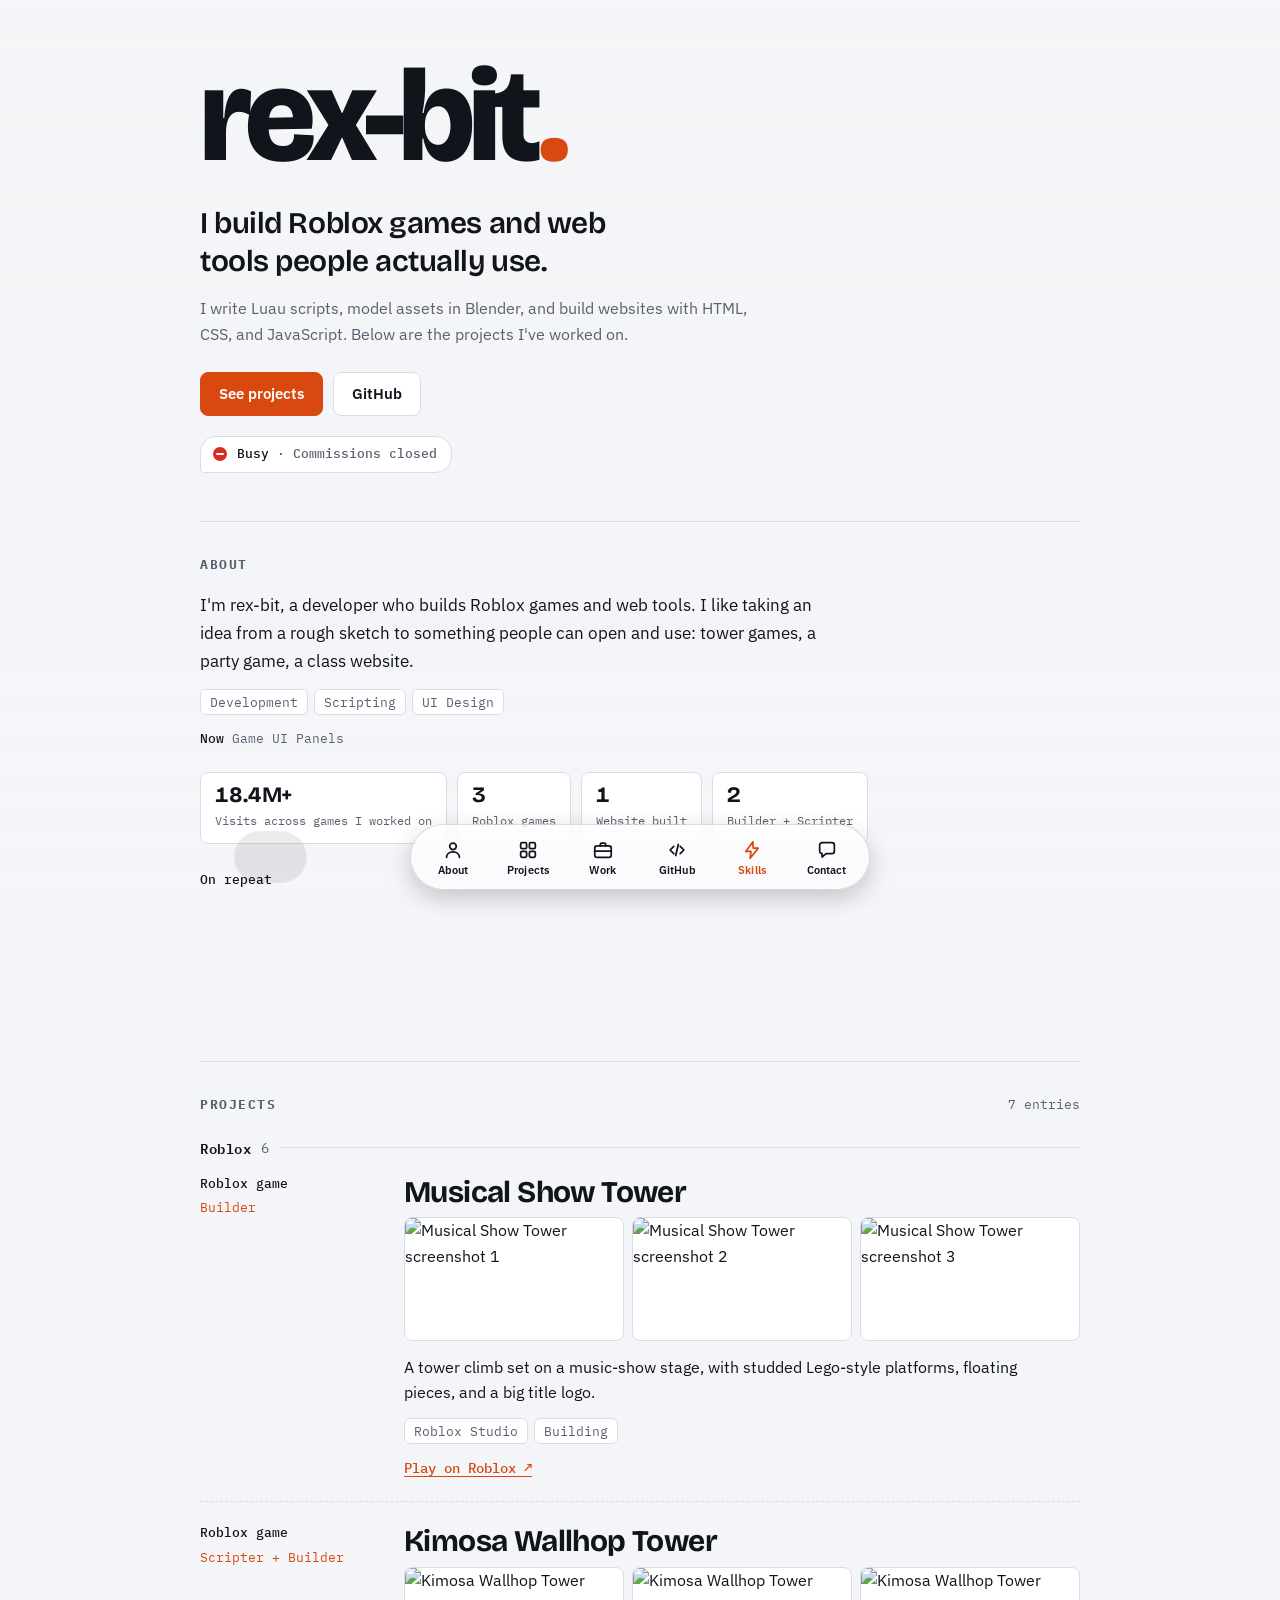
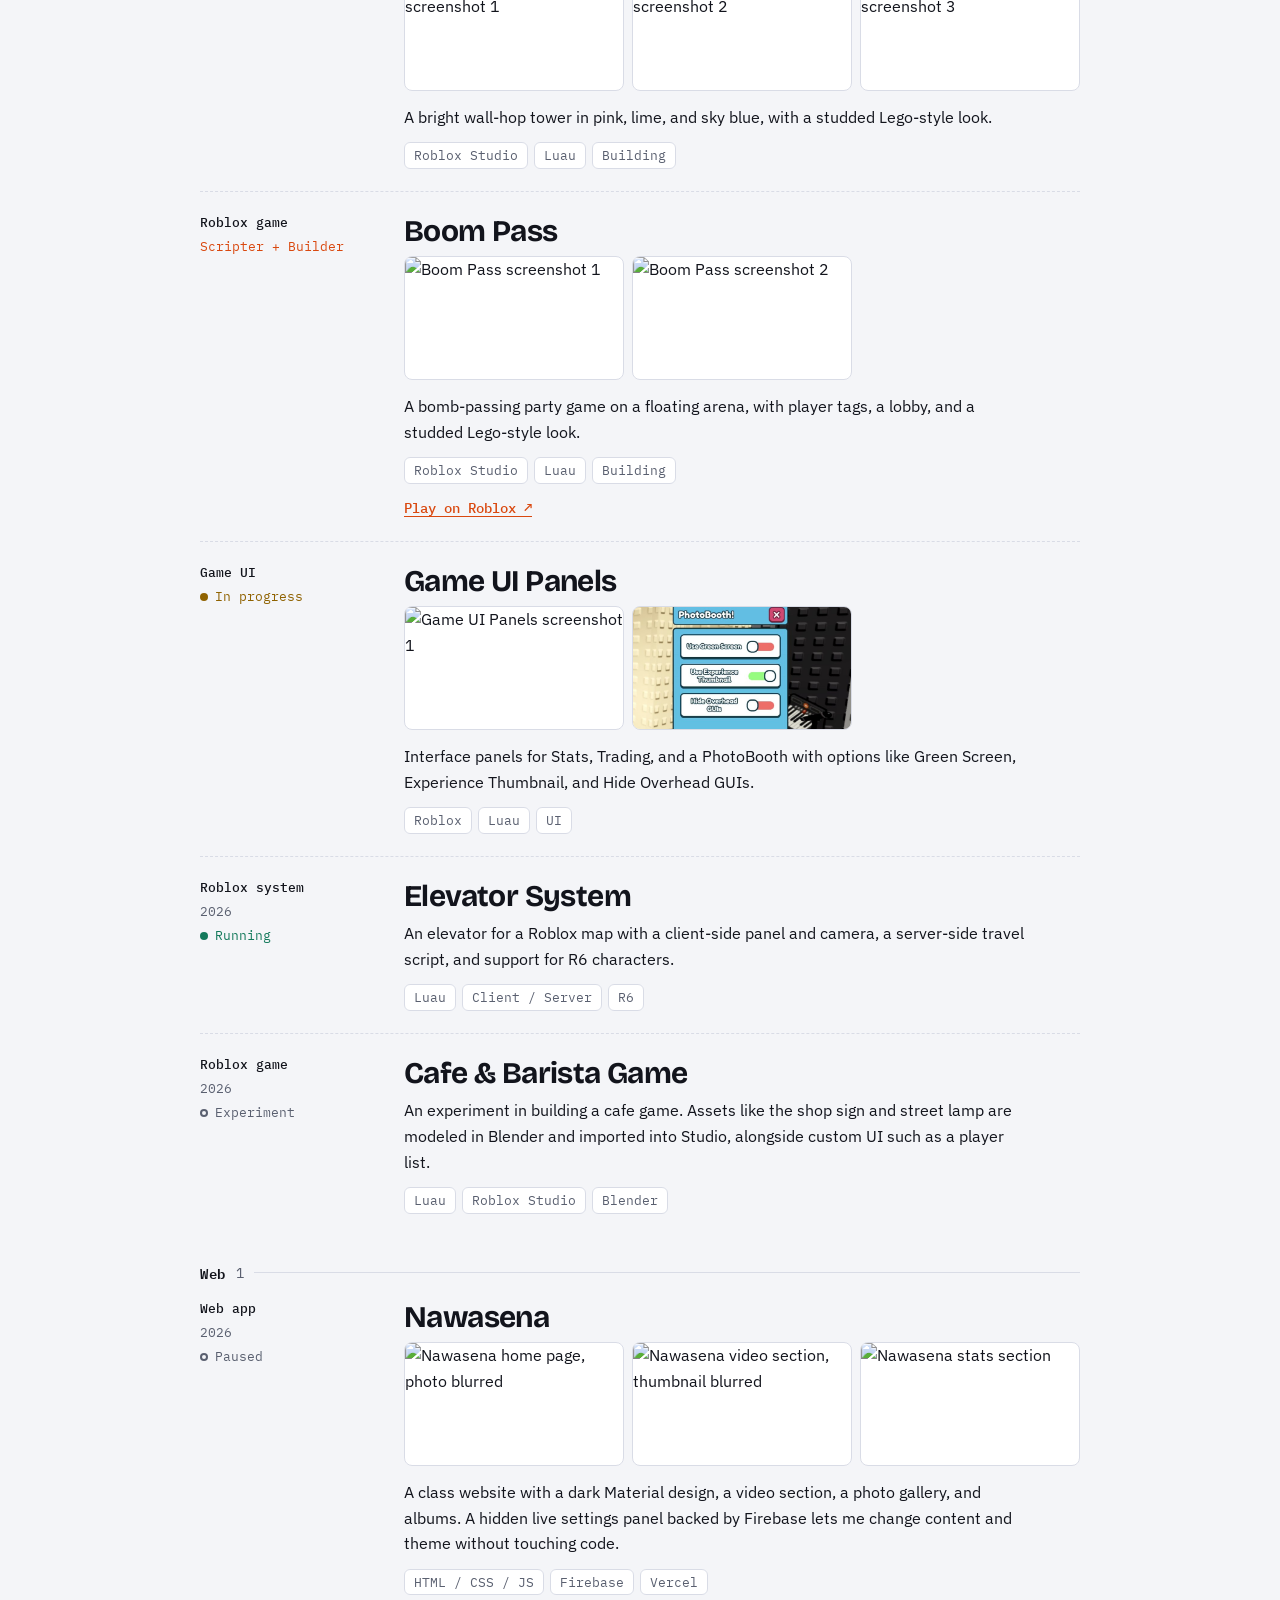
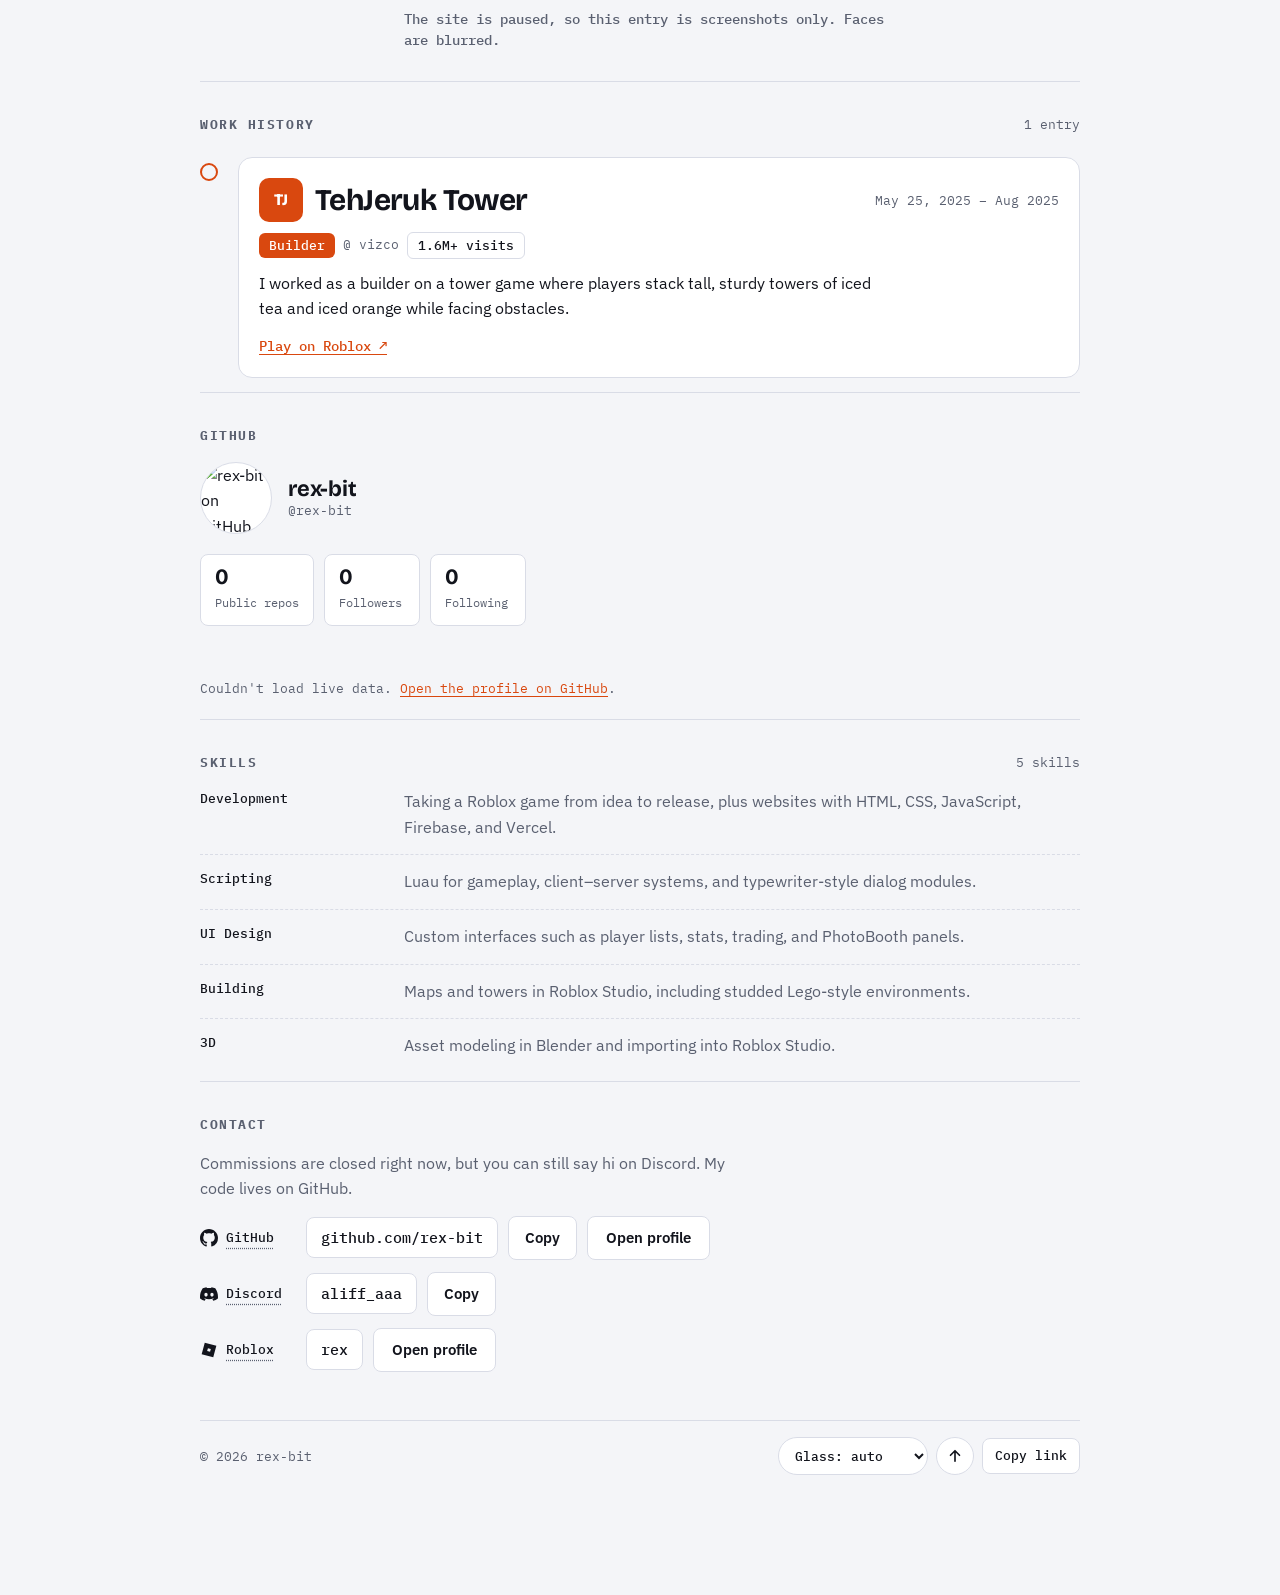
==== commit d2ec67ac: "Theme follows device (no web toggle); dark backdrop for demo GIFs Co-Authored-By: Claude Sonnet 5.5 " ====
--- a/index.html
+++ b/index.html
@@ -8,7 +8,7 @@
 <meta name="robots" content="noindex, nofollow, noarchive, nosnippet, noimageindex">
 <meta name="googlebot" content="noindex, nofollow">
 <meta name="color-scheme" content="dark light">
-<script>try{if(localStorage.getItem("rb-mode")==="light")document.documentElement.setAttribute("data-theme","light")}catch(e){}</script>
+<script>(function(){var m=matchMedia("(prefers-color-scheme: light)");function a(){if(m.matches)document.documentElement.setAttribute("data-theme","light");else document.documentElement.removeAttribute("data-theme")}a();try{m.addEventListener("change",a)}catch(e){m.addListener(a)}})();</script>
 <meta name="theme-color" content="#050505">
 <link rel="icon" href="data:image/svg+xml,%3Csvg xmlns='http://www.w3.org/2000/svg' viewBox='0 0 64 64'%3E%3Crect width='64' height='64' rx='14' fill='%23050505'/%3E%3Ctext x='10' y='44' font-family='monospace' font-size='34' font-weight='700' fill='%23EDEDF0'%3Er%3C/text%3E%3Ccircle cx='46' cy='41' r='5' fill='%23FF7A3D'/%3E%3C/svg%3E">
 <meta property="og:type" content="website">
@@ -511,10 +511,7 @@
     </ul>
   </section>
 
-  <div class="foot"><span>© 2026 rex-bit</span><span class="tools"><select class="glasssel" id="glasssel" aria-label="Glass style"><option value="auto">Glass: auto</option><option value="liquid">Glass: liquid</option><option value="blur">Glass: blur</option></select><button type="button" class="modebtn" id="modebtn" aria-label="Switch to light mode" aria-pressed="false">
-  <svg class="i-moon" viewBox="0 0 24 24" aria-hidden="true"><path d="M20 14.5A8 8 0 019.5 4 8.5 8.5 0 1020 14.5z" fill="currentColor"/></svg>
-  <svg class="i-sun" viewBox="0 0 24 24" aria-hidden="true"><circle cx="12" cy="12" r="4.2" fill="currentColor"/><path d="M12 2.5v2.6M12 18.9v2.6M2.5 12h2.6M18.9 12h2.6M5.3 5.3l1.9 1.9M16.8 16.8l1.9 1.9M18.7 5.3l-1.9 1.9M7.2 16.8l-1.9 1.9" stroke="currentColor" stroke-width="2" stroke-linecap="round"/></svg>
-</button><button type="button" class="totop" id="totop" aria-label="Back to top"><svg viewBox="0 0 24 24" aria-hidden="true"><path d="M12 19V6M6 11l6-6 6 6" fill="none" stroke="currentColor" stroke-width="2.2" stroke-linecap="round" stroke-linejoin="round"/></svg></button><button type="button" class="copy small" id="sharebtn">Copy link</button></span></div>
+  <div class="foot"><span>© 2026 rex-bit</span><span class="tools"><select class="glasssel" id="glasssel" aria-label="Glass style"><option value="auto">Glass: auto</option><option value="liquid">Glass: liquid</option><option value="blur">Glass: blur</option></select><button type="button" class="totop" id="totop" aria-label="Back to top"><svg viewBox="0 0 24 24" aria-hidden="true"><path d="M12 19V6M6 11l6-6 6 6" fill="none" stroke="currentColor" stroke-width="2.2" stroke-linecap="round" stroke-linejoin="round"/></svg></button><button type="button" class="copy small" id="sharebtn">Copy link</button></span></div>
 </div>
 <div class="lb" id="lb" role="dialog" aria-modal="true" aria-label="Image viewer"><button type="button" class="x" aria-label="Close">✕</button><button type="button" class="pv" aria-label="Previous">‹</button><img alt=""><button type="button" class="nx" aria-label="Next">›</button><div class="n"></div></div>
 <div class="tip" id="gh-tip" role="tooltip" hidden></div>
@@ -825,21 +822,13 @@
       }).catch(function () {});
   })();
 
-  /* light / dark switch, remembered on this device */
-  var modeBtn = $("modebtn"), rootEl = document.documentElement;
-  function syncMode() {
-    var light = rootEl.getAttribute("data-theme") === "light";
-    modeBtn.setAttribute("aria-pressed", String(light));
-    modeBtn.setAttribute("aria-label", light ? "Switch to dark mode" : "Switch to light mode");
-    var m = document.querySelector('meta[name="theme-color"]'); if (m) m.setAttribute("content", light ? "#F4F5F8" : "#050505");
-  }
-  modeBtn.addEventListener("click", function () {
-    var light = rootEl.getAttribute("data-theme") === "light";
-    if (light) rootEl.removeAttribute("data-theme"); else rootEl.setAttribute("data-theme", "light");
-    try { localStorage.setItem("rb-mode", light ? "dark" : "light"); } catch (e) {}
-    syncMode();
-  });
-  syncMode();
+  /* theme follows the device (prefers-color-scheme); only the browser colour needs syncing */
+  (function () {
+    var mq = matchMedia("(prefers-color-scheme: light)");
+    function sync() { var m = document.querySelector('meta[name="theme-color"]'); if (m) m.setAttribute("content", mq.matches ? "#F4F5F8" : "#050505"); }
+    try { mq.addEventListener("change", sync); } catch (e) { mq.addListener(sync); }
+    sync();
+  })();
 
   /* image lightbox for project screenshots */
   (function () {
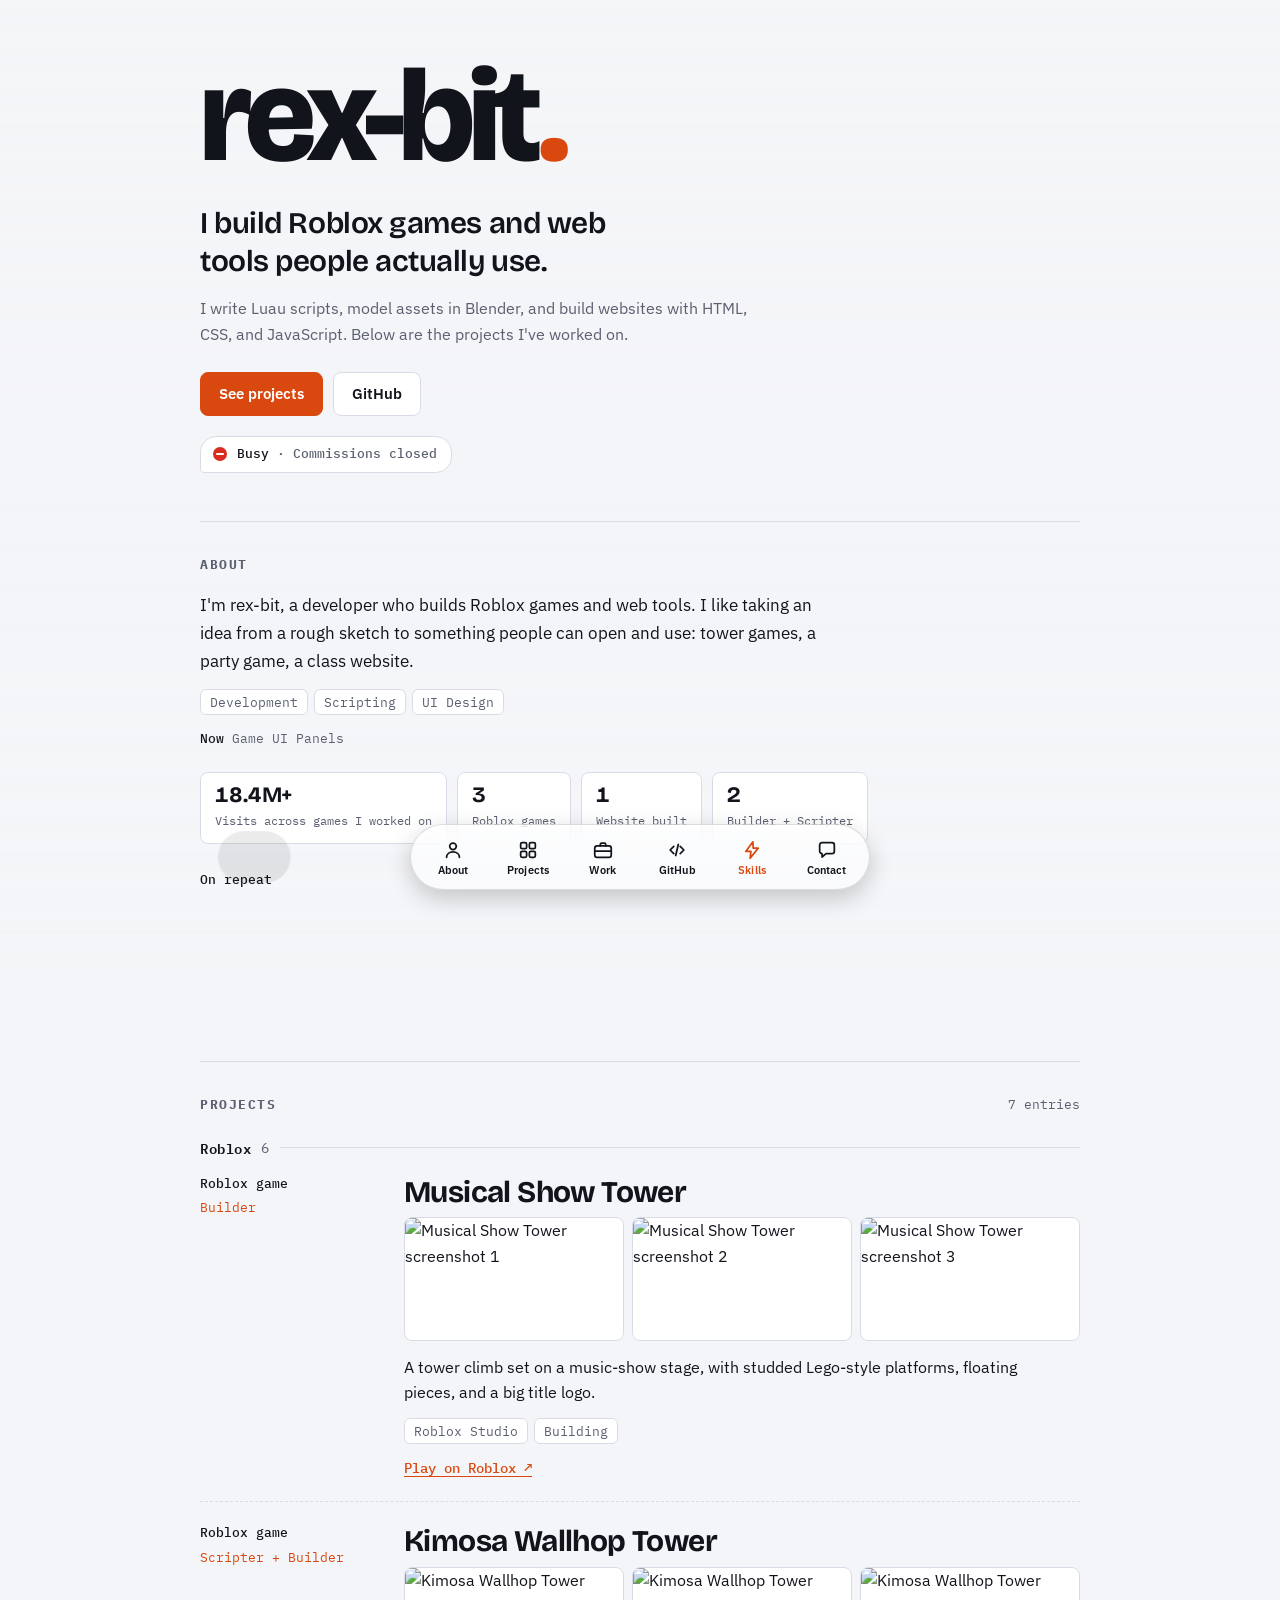
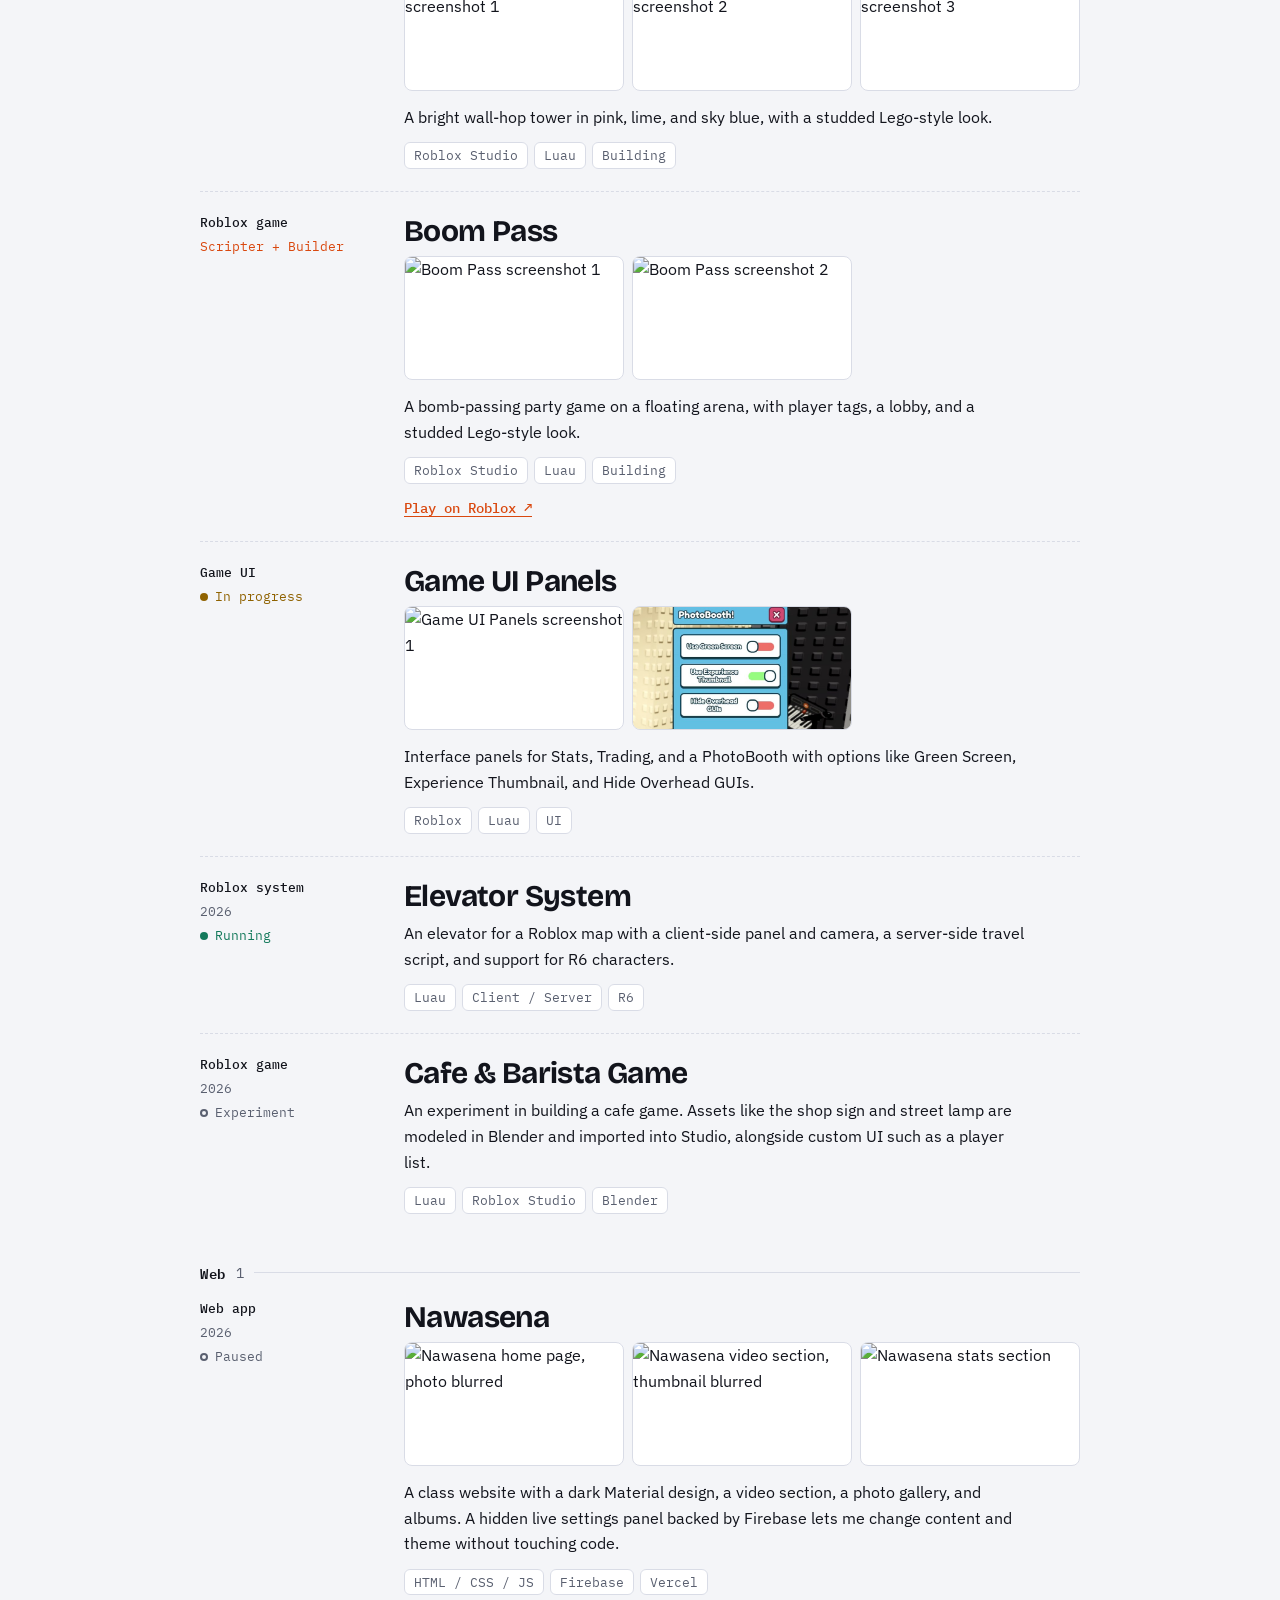
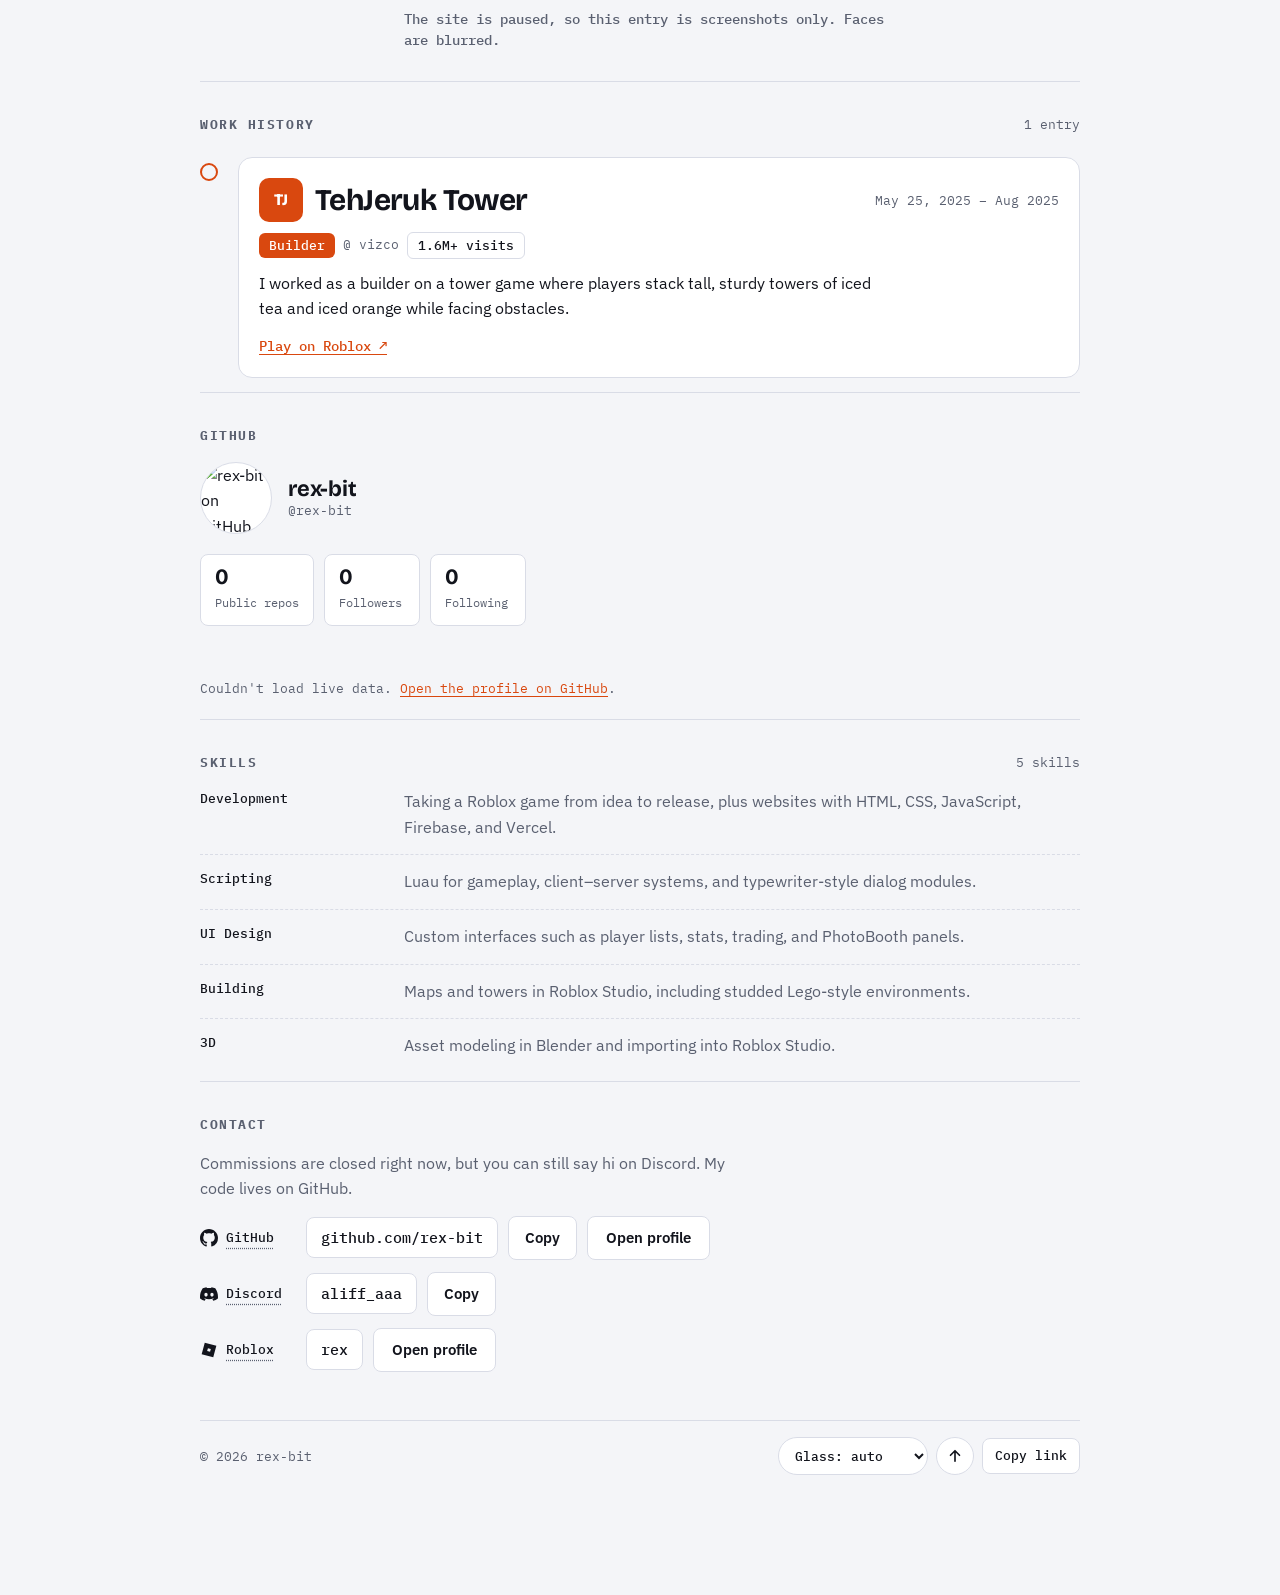
==== commit 1feadbe1: "Liquid/blur demo: always dark bar, re-record GIFs in dark scheme Co-Authored-By: Claude Sonnet 5.5 <" ====
--- a/index.html
+++ b/index.html
@@ -291,10 +291,10 @@
 }
 /* glass modes (liquid-glass.js): blur = frosted (default / Android), liquid = clear glass with bright edges (Apple), refraction in Chromium */
 html[data-glass="liquid"] .nav,html[data-glass="liquid"] .mini{
-  background-image:radial-gradient(130% 160% at 12% -10%,rgba(255,255,255,.22),rgba(255,255,255,0) 42%),radial-gradient(130% 160% at 88% 115%,rgba(255,255,255,.12),rgba(255,255,255,0) 42%),linear-gradient(180deg,rgba(255,255,255,.1),rgba(255,255,255,0) 55%);
-  -webkit-backdrop-filter:blur(4px) saturate(1.9) brightness(1.04);backdrop-filter:blur(4px) saturate(1.9) brightness(1.04);
-  box-shadow:inset 0 0 0 1px rgba(255,255,255,.16),inset 1.5px 1.5px 1px -.5px rgba(255,255,255,.55),inset -1.5px -1.5px 1px -.5px rgba(255,255,255,.28),inset 0 0 18px rgba(255,255,255,.07),0 10px 28px rgba(0,0,0,.3)}
-html[data-glass="liquid"]:not([data-theme="light"]) .nav,html[data-glass="liquid"]:not([data-theme="light"]) .mini{background-color:rgba(30,31,35,.5)}
+  background-image:radial-gradient(130% 160% at 12% -10%,rgba(255,255,255,.09),rgba(255,255,255,0) 42%),radial-gradient(130% 160% at 88% 115%,rgba(255,255,255,.05),rgba(255,255,255,0) 42%),linear-gradient(180deg,rgba(255,255,255,.04),rgba(255,255,255,0) 55%);
+  -webkit-backdrop-filter:blur(4px) saturate(1.6);backdrop-filter:blur(4px) saturate(1.6);
+  box-shadow:inset 0 0 0 1px rgba(255,255,255,.16),inset 1.5px 1.5px 1px -.5px rgba(255,255,255,.55),inset -1.5px -1.5px 1px -.5px rgba(255,255,255,.28),inset 0 0 18px rgba(255,255,255,.03),0 10px 28px rgba(0,0,0,.35)}
+html[data-glass="liquid"]:not([data-theme="light"]) .nav,html[data-glass="liquid"]:not([data-theme="light"]) .mini{background-color:rgba(10,10,12,.58)}
 html[data-glass="liquid"][data-theme="light"] .nav,html[data-glass="liquid"][data-theme="light"] .mini{background-color:color-mix(in srgb,var(--surface) 42%,transparent)}
 html[data-refract] .top.anim .nav,html[data-refract] .top.anim .mini{-webkit-backdrop-filter:revert-layer;backdrop-filter:revert-layer}
 .glasssel{background:var(--surface);color:var(--ink);border:1px solid var(--line);border-radius:999px;height:38px;padding:0 12px;font:500 12.5px var(--mono);cursor:pointer}
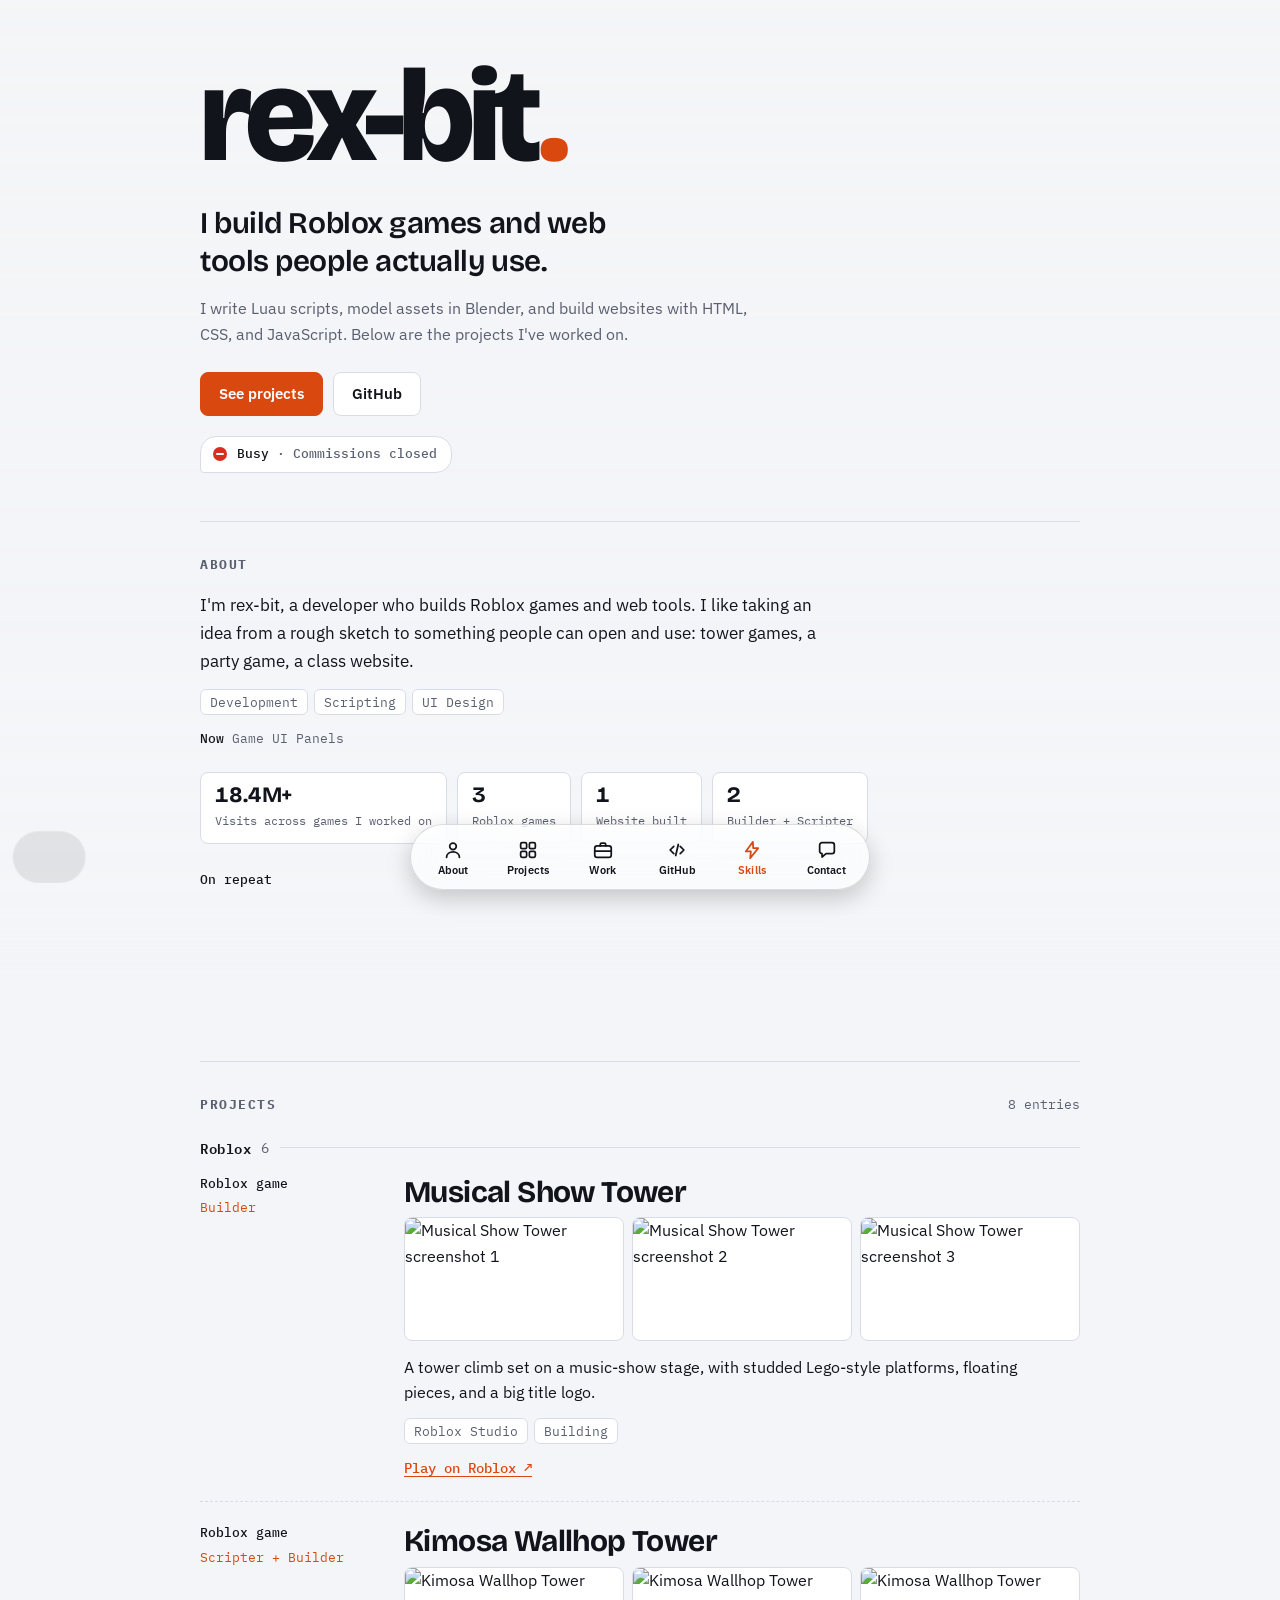
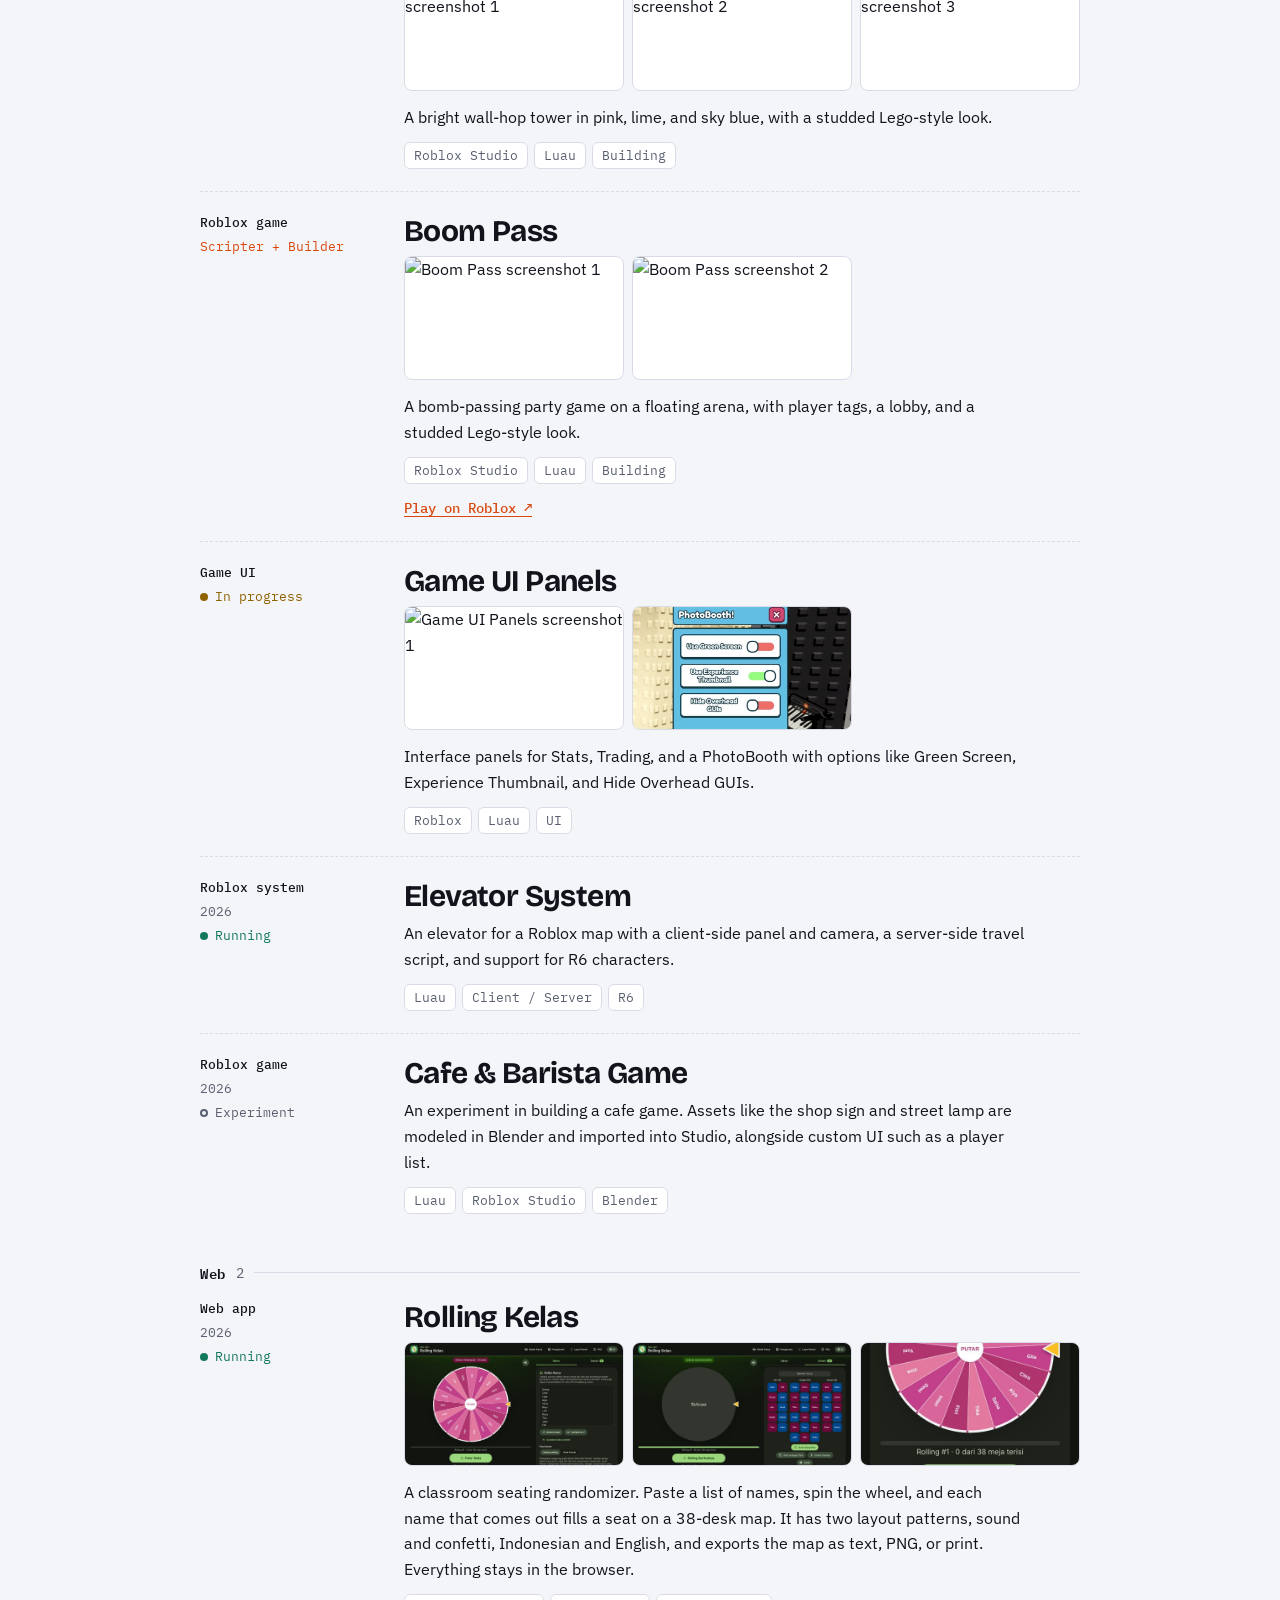
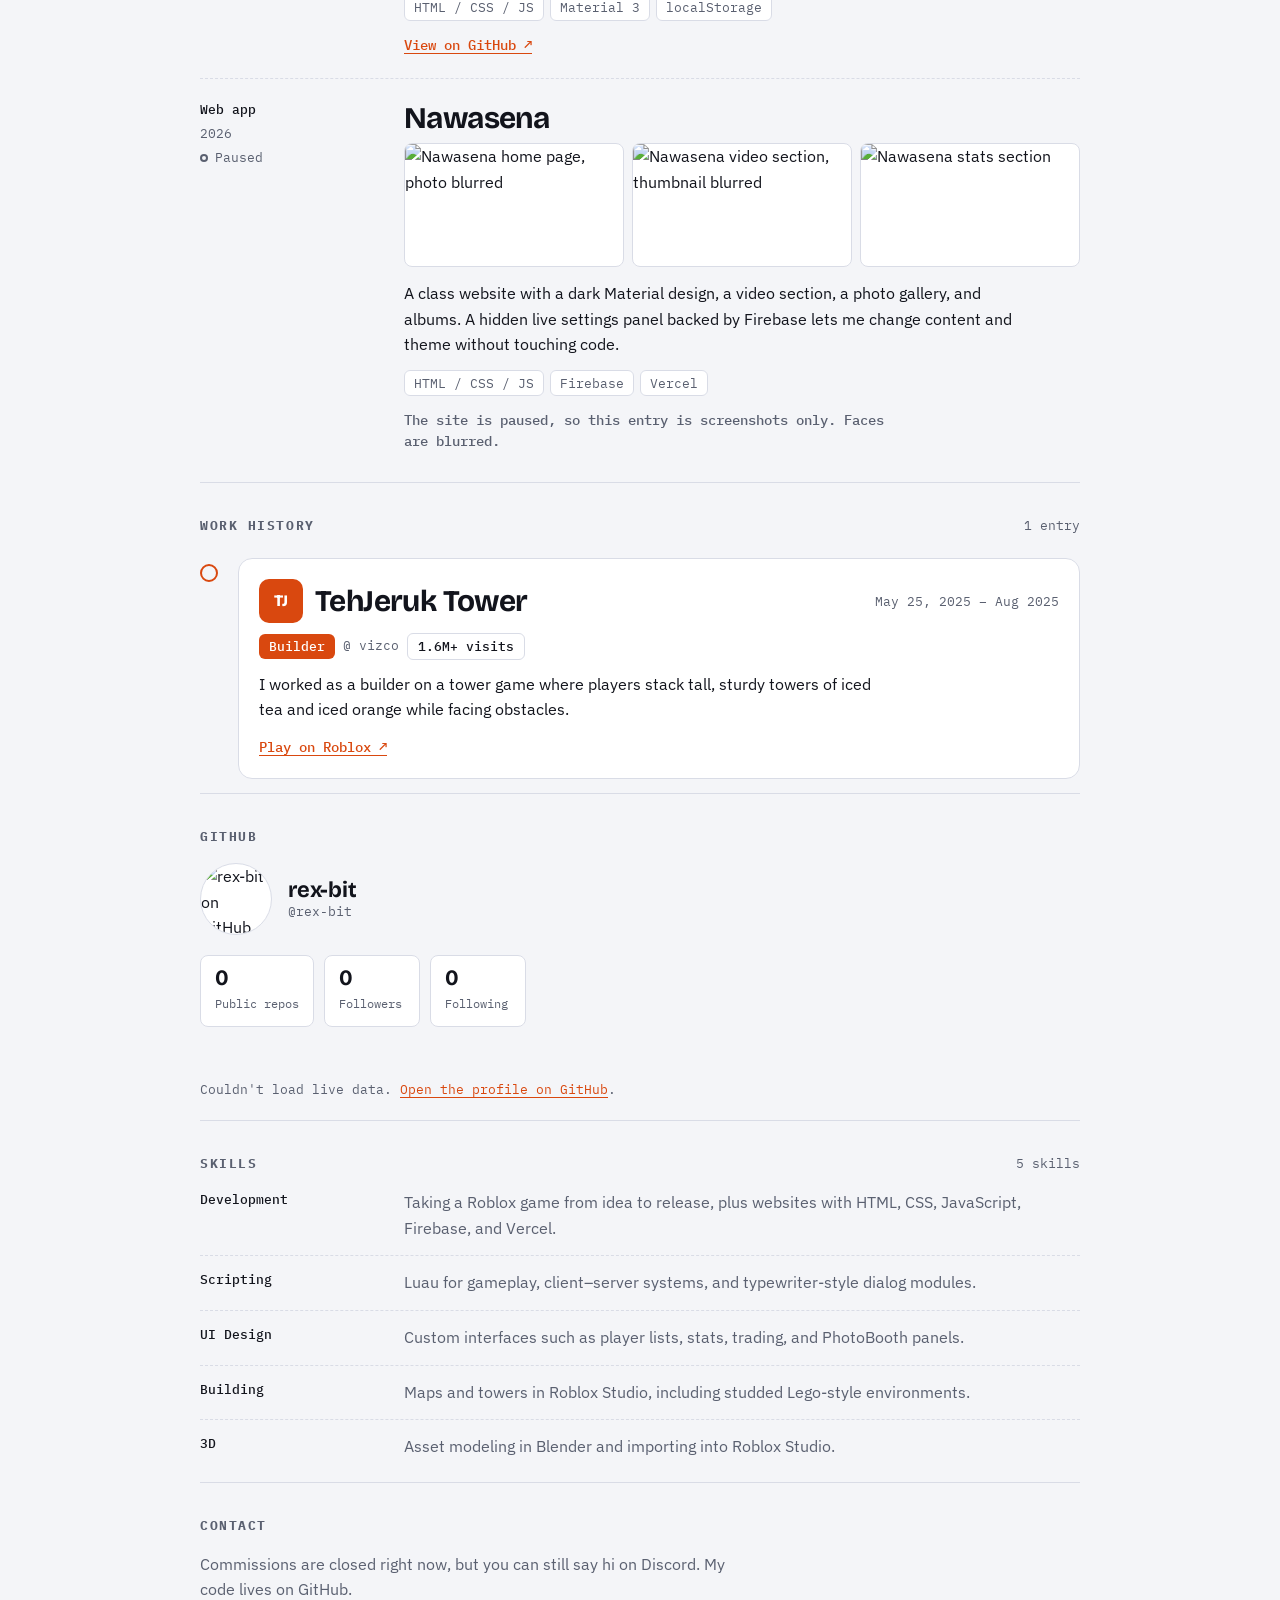
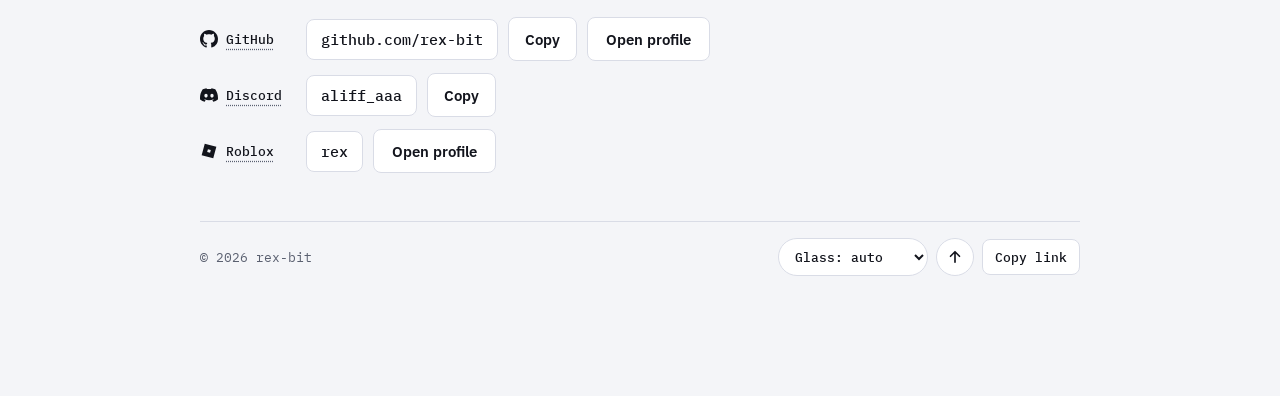
==== commit 7f3e9f87: "Add Rolling Kelas (class repo) to Projects Co-Authored-By: Claude Sonnet 5.5 <noreply@anthropic.com>" ====
--- a/index.html
+++ b/index.html
@@ -336,7 +336,7 @@
   </section>
 
   <section id="projects">
-    <div class="sec-h"><h2>Projects</h2><span class="count">7 entries</span></div>
+    <div class="sec-h"><h2>Projects</h2><span class="count">8 entries</span></div>
     <div class="grp">
       <h3 class="grp-h">Roblox<span>6</span></h3>
 <article class="entry">
@@ -421,7 +421,21 @@
     </div>
 
     <div class="grp">
-      <h3 class="grp-h">Web<span>1</span></h3>
+      <h3 class="grp-h">Web<span>2</span></h3>
+      <article class="entry">
+      <div class="meta">
+        <span class="kind">Web app</span>
+        <span>2026</span>
+        <span class="status" data-s="ready">Running</span>
+      </div>
+      <div class="body">
+        <h3>Rolling Kelas</h3>
+        <div class="shots"><img src="assets/projects/cls-1.jpg" alt="Rolling Kelas: spin wheel with a pasted list of names" loading="lazy" decoding="async"><img src="assets/projects/cls-2.jpg" alt="Rolling Kelas: 38-seat classroom map filled by the wheel" loading="lazy" decoding="async"><img src="assets/projects/cls-3.jpg" alt="Rolling Kelas on a phone with the glass tab bar" loading="lazy" decoding="async"></div>
+        <p>A classroom seating randomizer. Paste a list of names, spin the wheel, and each name that comes out fills a seat on a 38-desk map. It has two layout patterns, sound and confetti, Indonesian and English, and exports the map as text, PNG, or print. Everything stays in the browser.</p>
+        <ul class="stack"><li>HTML / CSS / JS</li><li>Material 3</li><li>localStorage</li></ul>
+        <p class="visit"><a href="https://github.com/rex-bit/class" target="_blank" rel="noopener">View on GitHub ↗</a></p>
+      </div>
+    </article>
       <article class="entry">
       <div class="meta">
         <span class="kind">Web app</span>
